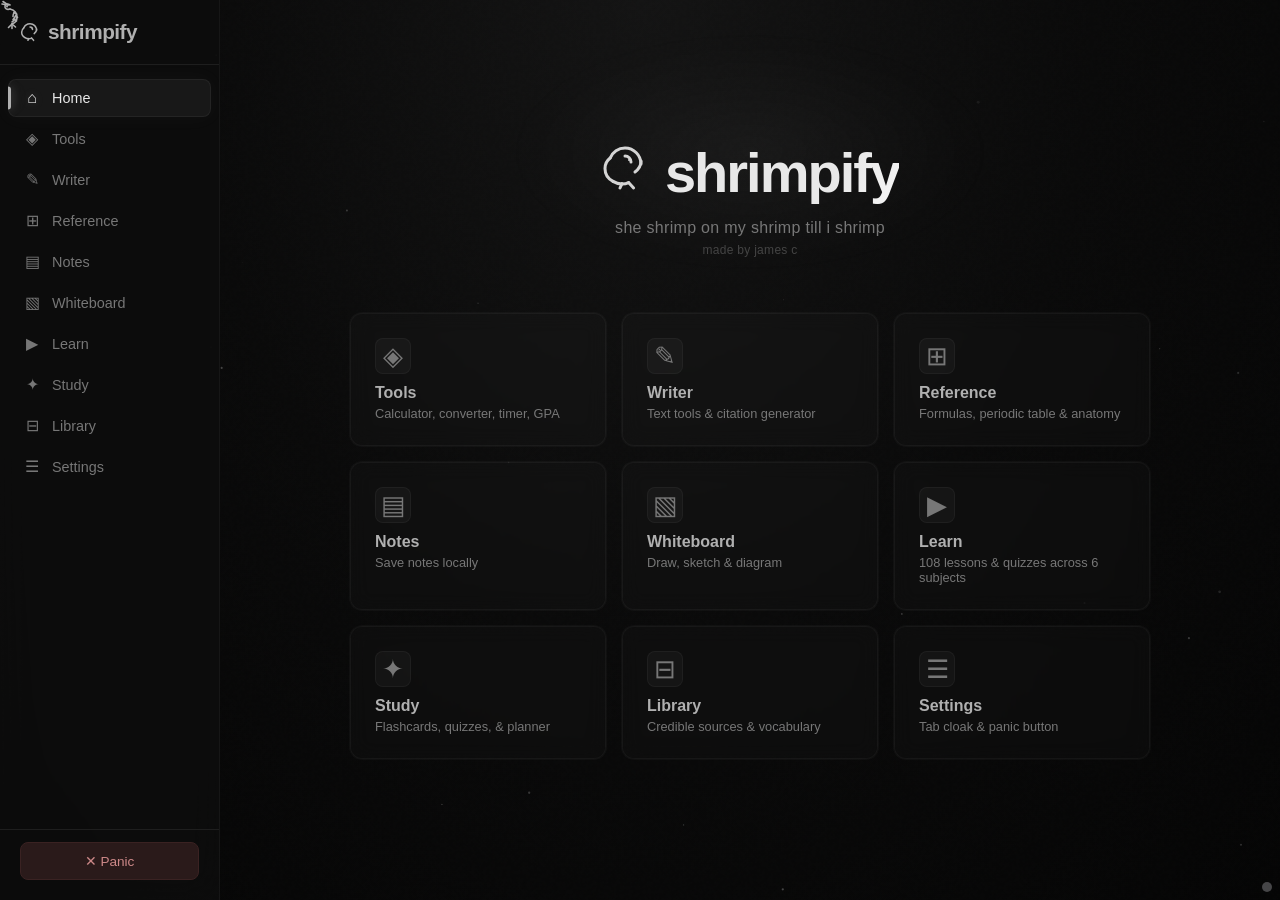
==== index.html @ 4530210e "Add fullscreen toggle to shrimbrowser toolbar Co-Authored-By: Claude Opus 4.6 <noreply@anthropic.com" ====
<!DOCTYPE html>
<html lang="en">
<head>
  <meta charset="UTF-8">
  <meta name="viewport" content="width=device-width, initial-scale=1.0">
  <title>Google Docs</title>
  <link rel="icon" href="https://ssl.gstatic.com/docs/documents/images/kix-favicon7.ico">
  <link rel="stylesheet" href="css/style.css">
  <script src="/scram/scramjet.all.js"></script>
  <script src="/baremux/index.js"></script>
</head>
<body>
  <!-- Custom Shrimp Cursor -->
  <div id="shrimp-cursor">
    <div class="shrimp-inner">
      <svg width="32" height="32" viewBox="0 0 32 32" fill="none" stroke="#b0b0b0" stroke-width="1.6" stroke-linecap="round" stroke-linejoin="round">
        <!-- Curled state (resting C-shape) -->
        <g class="shrimp-curled">
          <path d="M8 5L3 1.5"/>
          <path d="M8 5L2 4"/>
          <circle cx="7" cy="6.5" r="1" fill="#b0b0b0" stroke="none"/>
          <path d="M10 5C8 3.5 5.5 3.5 5 6C4.5 8.5 7 10 10 9"/>
          <path d="M10 9C14 10 17 13 17 17C17 20 15 23 12 24"/>
          <path d="M14.5 12C13.5 13.5 13 15 13 16.5"/>
          <path d="M16 15.5C15 17 14 18.5 13 19.5"/>
          <path d="M15 19C14 20 13 21.5 12 22"/>
          <path d="M14 12.5L16.5 14"/>
          <path d="M15.5 16L17.5 17.5"/>
          <path d="M14.5 19.5L16.5 21"/>
          <path d="M12 24L8.5 27.5"/>
          <path d="M12 24L12 28.5"/>
          <path d="M12 24L15.5 27"/>
        </g>
        <!-- Uncurled state (stretched out) -->
        <g class="shrimp-uncurled">
          <path d="M8 3L3 0.5"/>
          <path d="M8 3L2 2"/>
          <circle cx="7" cy="4.5" r="1" fill="#b0b0b0" stroke="none"/>
          <path d="M10 3C8 1.5 5.5 1.5 5 4C4.5 6.5 7 8 10 7"/>
          <path d="M10 7C12 8 13 12 13 17C13 22 12 25 11 28"/>
          <path d="M12 11C11.5 12.5 11 14 11 15.5"/>
          <path d="M12.5 16C12 17.5 11 19 10.5 20"/>
          <path d="M12 21C11.5 22 11 23.5 10.5 24.5"/>
          <path d="M12 11.5L14.5 12.5"/>
          <path d="M12.5 16.5L15 17.5"/>
          <path d="M12 21.5L14.5 22.5"/>
          <path d="M11 28L7 31"/>
          <path d="M11 28L10 32"/>
          <path d="M11 28L14 31.5"/>
          <path d="M11 28L16.5 30"/>
        </g>
      </svg>
    </div>
  </div>
  <canvas id="ambient-particles"></canvas>
  <!-- Startup splash -->
  <div id="splash-overlay">
    <p class="splash-text">are you shrimping today?</p>
  </div>
  <style>
    #splash-overlay {
      position: fixed; top: 0; left: 0; right: 0; bottom: 0;
      background: radial-gradient(ellipse at top, #141414 0%, #0a0a0a 50%, #050505 100%); z-index: 9999;
      display: flex; align-items: center; justify-content: center;
      animation: splashFade 3.8s ease forwards;
    }
    .splash-text {
      font-family: 'Segoe UI', -apple-system, BlinkMacSystemFont, sans-serif;
      font-size: 1.4rem; font-weight: 400; color: #555;
      letter-spacing: 0.5px; opacity: 0;
      animation: splashTextIn 0.8s ease 0.3s forwards, splashTextOut 1s ease 2.6s forwards;
    }
    @keyframes splashTextIn {
      0% { opacity: 0; transform: translateY(8px); }
      100% { opacity: 1; transform: translateY(0); }
    }
    @keyframes splashTextOut {
      0% { opacity: 1; transform: translateY(0); }
      100% { opacity: 0; transform: translateY(-6px); }
    }
    @keyframes splashFade {
      0%, 70% { opacity: 1; pointer-events: all; }
      100% { opacity: 0; pointer-events: none; }
    }
  </style>

  <div id="app">
    <nav id="sidebar">
      <div class="sidebar-header">
        <span class="logo"><span class="logo-icon"><svg width="20" height="20" viewBox="0 0 24 24" fill="none" stroke="currentColor" stroke-width="1.8" stroke-linecap="round" stroke-linejoin="round"><path d="M20 10c0-4.4-3.6-8-8-8-3.3 0-6.2 2-7.4 5"/><path d="M4.6 7C3 8.2 2 10.1 2 12.3c0 2.8 1.6 5.2 4 6.4"/><path d="M6 18.7c1.3.8 2.8 1.3 4.5 1.3 1.2 0 2.3-.2 3.3-.7"/><path d="M13.8 19.3l2.5 2.7"/><path d="M10.5 19.8l-1 2.2"/><path d="M17 14c1.7-1.3 3-3.3 3-5.5"/><path d="M12 6a3 3 0 0 1 3 3"/><circle cx="14" cy="8" r="0.5" fill="currentColor" stroke="none"/></svg></span>shrimpify</span>
      </div>
      <ul class="nav-links">
        <li><a href="#" data-page="home" class="nav-link active"><span class="nav-icon">⌂</span> Home</a></li>
        <li><a href="#" data-page="tools" class="nav-link"><span class="nav-icon">◈</span> Tools</a></li>
        <li><a href="#" data-page="writer" class="nav-link"><span class="nav-icon">✎</span> Writer</a></li>
        <li><a href="#" data-page="reference" class="nav-link"><span class="nav-icon">⊞</span> Reference</a></li>
        <li><a href="#" data-page="notes" class="nav-link"><span class="nav-icon">▤</span> Notes</a></li>
        <li><a href="#" data-page="whiteboard" class="nav-link"><span class="nav-icon">▧</span> Whiteboard</a></li>
        <li class="bypass-only"><a href="#" data-page="apps" class="nav-link"><span class="nav-icon">◻</span> Apps</a></li>
        <li><a href="#" data-page="learn" class="nav-link"><span class="nav-icon">▶</span> Learn</a></li>
        <li><a href="#" data-page="study" class="nav-link"><span class="nav-icon">✦</span> Study</a></li>
        <li><a href="#" data-page="library" class="nav-link"><span class="nav-icon">⊟</span> Library</a></li>
        <li class="bypass-only"><a href="#" data-page="cheats" class="nav-link"><span class="nav-icon">⚙</span> Cheats</a></li>
        <li class="bypass-only"><a href="#" data-page="proxy" class="nav-link"><span class="nav-icon">⊙</span> Proxy</a></li>
        <li><a href="#" data-page="settings" class="nav-link"><span class="nav-icon">☰</span> Settings</a></li>
      </ul>
      <div class="sidebar-footer">
        <button id="panic-btn" title="Quick exit (Esc)">✕ Panic</button>
      </div>
    </nav>

    <main id="content">

      <!-- ==================== HOME ==================== -->
      <div id="page-home" class="page active">
        <div class="hero">
          <h1><span class="hero-icon"><svg width="48" height="48" viewBox="0 0 24 24" fill="none" stroke="currentColor" stroke-width="1.5" stroke-linecap="round" stroke-linejoin="round"><path d="M20 10c0-4.4-3.6-8-8-8-3.3 0-6.2 2-7.4 5"/><path d="M4.6 7C3 8.2 2 10.1 2 12.3c0 2.8 1.6 5.2 4 6.4"/><path d="M6 18.7c1.3.8 2.8 1.3 4.5 1.3 1.2 0 2.3-.2 3.3-.7"/><path d="M13.8 19.3l2.5 2.7"/><path d="M10.5 19.8l-1 2.2"/><path d="M17 14c1.7-1.3 3-3.3 3-5.5"/><path d="M12 6a3 3 0 0 1 3 3"/><circle cx="14" cy="8" r="0.5" fill="currentColor" stroke="none"/></svg></span>shrimpify</h1>
          <p class="subtitle" id="home-quote">the key to get through school</p>
          <p class="subtitle" style="font-size:0.75rem;margin-top:6px;color:var(--text-dim)">made by james c</p>
        </div>
        <div class="quick-actions">
          <div class="card" data-page="tools">
            <div class="card-icon">◈</div>
            <h3>Tools</h3>
            <p>Calculator, converter, timer, GPA</p>
          </div>
          <div class="card" data-page="writer">
            <div class="card-icon">✎</div>
            <h3>Writer</h3>
            <p>Text tools & citation generator</p>
          </div>
          <div class="card" data-page="reference">
            <div class="card-icon">⊞</div>
            <h3>Reference</h3>
            <p>Formulas, periodic table & anatomy</p>
          </div>
          <div class="card" data-page="notes">
            <div class="card-icon">▤</div>
            <h3>Notes</h3>
            <p>Save notes locally</p>
          </div>
          <div class="card" data-page="whiteboard">
            <div class="card-icon">▧</div>
            <h3>Whiteboard</h3>
            <p>Draw, sketch & diagram</p>
          </div>
          <div class="card bypass-only" data-page="apps">
            <div class="card-icon">◻</div>
            <h3>Apps</h3>
            <p>Unblocked games & tools</p>
          </div>
          <div class="card" data-page="learn">
            <div class="card-icon">▶</div>
            <h3>Learn</h3>
            <p>108 lessons & quizzes across 6 subjects</p>
          </div>
          <div class="card" data-page="study">
            <div class="card-icon">✦</div>
            <h3>Study</h3>
            <p>Flashcards, quizzes, & planner</p>
          </div>
          <div class="card" data-page="library">
            <div class="card-icon">⊟</div>
            <h3>Library</h3>
            <p>Credible sources & vocabulary</p>
          </div>
          <div class="card bypass-only" data-page="cheats">
            <div class="card-icon">⚙</div>
            <h3>Cheats</h3>
            <p>Kahoot, Blooket, Gimkit & more</p>
          </div>
          <div class="card bypass-only" data-page="proxy">
            <div class="card-icon">⊙</div>
            <h3>Proxy</h3>
            <p>Browse any URL through Scramjet</p>
          </div>
          <div class="card" data-page="settings">
            <div class="card-icon">☰</div>
            <h3>Settings</h3>
            <p>Tab cloak & panic button</p>
          </div>
        </div>
      </div>

      <!-- ==================== TOOLS ==================== -->
      <div id="page-tools" class="page">
        <h2>Tools</h2>
        <p class="page-desc">Calculators, converters, and utilities.</p>
        <div class="tool-tabs">
          <button class="tool-tab active" data-tool="calculator">Calculator</button>
          <button class="tool-tab" data-tool="unit-converter">Unit Converter</button>
          <button class="tool-tab" data-tool="timer">Timer</button>
          <button class="tool-tab" data-tool="gpa">GPA Calculator</button>
          <button class="tool-tab" data-tool="grade-calc">Grade Calculator</button>
          <button class="tool-tab" data-tool="typing-test">Typing Test</button>
          <button class="tool-tab" data-tool="random-picker">Random Picker</button>
        </div>

        <!-- Calculator -->
        <div id="tool-calculator" class="tool-panel active">
          <div class="calc-display">
            <div id="calc-expression" class="calc-expression"></div>
            <div id="calc-result" class="calc-result">0</div>
          </div>
          <div class="calc-grid">
            <button class="calc-btn calc-fn" data-val="sin(">sin</button>
            <button class="calc-btn calc-fn" data-val="cos(">cos</button>
            <button class="calc-btn calc-fn" data-val="tan(">tan</button>
            <button class="calc-btn calc-fn" data-val="log(">log</button>
            <button class="calc-btn calc-fn" data-val="ln(">ln</button>
            <button class="calc-btn calc-fn" data-val="sqrt(">sqrt</button>
            <button class="calc-btn calc-fn" data-val="^">x^y</button>
            <button class="calc-btn calc-fn" data-val="(">(</button>
            <button class="calc-btn calc-fn" data-val=")">)</button>
            <button class="calc-btn calc-fn" data-val="pi">pi</button>
            <button class="calc-btn" data-val="7">7</button>
            <button class="calc-btn" data-val="8">8</button>
            <button class="calc-btn" data-val="9">9</button>
            <button class="calc-btn calc-op" data-val="/">/</button>
            <button class="calc-btn calc-action" data-action="backspace">DEL</button>
            <button class="calc-btn" data-val="4">4</button>
            <button class="calc-btn" data-val="5">5</button>
            <button class="calc-btn" data-val="6">6</button>
            <button class="calc-btn calc-op" data-val="*">x</button>
            <button class="calc-btn calc-action" data-action="clear">AC</button>
            <button class="calc-btn" data-val="1">1</button>
            <button class="calc-btn" data-val="2">2</button>
            <button class="calc-btn" data-val="3">3</button>
            <button class="calc-btn calc-op" data-val="-">-</button>
            <button class="calc-btn calc-fn" data-val="e">e</button>
            <button class="calc-btn" data-val="0">0</button>
            <button class="calc-btn" data-val=".">.</button>
            <button class="calc-btn calc-op" data-val="%">%</button>
            <button class="calc-btn calc-op" data-val="+">+</button>
            <button class="calc-btn calc-equals" data-action="equals">=</button>
          </div>
          <div class="calc-history">
            <h4>History</h4>
            <div id="calc-history-list"></div>
            <button id="calc-history-clear" class="btn btn-secondary" style="margin-top:8px">Clear History</button>
          </div>
        </div>

        <!-- Unit Converter -->
        <div id="tool-unit-converter" class="tool-panel">
          <div class="converter-controls">
            <div class="converter-category-tabs" id="converter-categories"></div>
            <div class="converter-row">
              <div class="converter-col">
                <label>From</label>
                <input type="number" id="converter-input" value="1" step="any">
                <select id="converter-from"></select>
              </div>
              <button id="converter-swap" class="btn btn-secondary converter-swap-btn">swap</button>
              <div class="converter-col">
                <label>To</label>
                <div id="converter-output" class="converter-output">—</div>
                <select id="converter-to"></select>
              </div>
            </div>
          </div>
        </div>

        <!-- Timer -->
        <div id="tool-timer" class="tool-panel">
          <div class="timer-mode-tabs">
            <button class="timer-mode-tab active" data-mode="stopwatch">Stopwatch</button>
            <button class="timer-mode-tab" data-mode="countdown">Countdown</button>
            <button class="timer-mode-tab" data-mode="pomodoro">Pomodoro</button>
          </div>
          <div id="timer-display" class="timer-display">00:00.00</div>
          <div class="timer-countdown-inputs" class="timer-inputs" style="display:none">
            <input type="number" id="timer-hours" min="0" max="99" value="0" placeholder="H">
            <span>:</span>
            <input type="number" id="timer-minutes" min="0" max="59" value="5" placeholder="M">
            <span>:</span>
            <input type="number" id="timer-seconds" min="0" max="59" value="0" placeholder="S">
          </div>
          <div id="timer-pomodoro-info" class="timer-pomodoro-info" style="display:none">
            <span id="pomodoro-phase">Work</span> — <span id="pomodoro-count">0</span> sessions completed
          </div>
          <div class="timer-controls">
            <button id="timer-start" class="btn">Start</button>
            <button id="timer-lap" class="btn btn-secondary" style="display:none">Lap</button>
            <button id="timer-pause" class="btn btn-secondary" disabled>Pause</button>
            <button id="timer-reset" class="btn btn-secondary">Reset</button>
          </div>
          <div id="timer-lap-list" class="timer-laps"></div>
        </div>

        <!-- GPA Calculator -->
        <div id="tool-gpa" class="tool-panel">
          <div class="gpa-result-bar">
            <span>Your GPA:</span>
            <span id="gpa-value" class="gpa-value">0.00</span>
          </div>
          <div class="gpa-scale-toggle">
            <label>Scale:</label>
            <select id="gpa-scale">
              <option value="4.0">4.0 (Standard)</option>
              <option value="5.0">5.0 (Weighted)</option>
            </select>
          </div>
          <table class="gpa-table">
            <thead>
              <tr><th>Class Name</th><th>Grade</th><th>Credits</th><th></th></tr>
            </thead>
            <tbody id="gpa-rows"></tbody>
          </table>
          <button id="gpa-add-row" class="btn" style="margin-top:12px">+ Add Class</button>
        </div>

        <!-- Grade Calculator -->
        <div id="tool-grade-calc" class="tool-panel">
          <div class="grade-calc-section">
            <h3 class="gc-heading">What do I need on the final?</h3>
            <div class="gc-inputs">
              <div class="setting-row"><label>Current Grade %</label><input type="number" id="gc-current" min="0" max="100" step="0.1" value="85" placeholder="85"></div>
              <div class="setting-row"><label>Final Exam Weight %</label><input type="number" id="gc-weight" min="0" max="100" step="0.1" value="20" placeholder="20"></div>
              <div class="setting-row"><label>Desired Grade %</label><input type="number" id="gc-target" min="0" max="100" step="0.1" value="90" placeholder="90"></div>
            </div>
            <button id="gc-calculate" class="btn" style="margin-top:12px">Calculate</button>
            <div id="gc-result" class="gc-result" style="display:none"></div>
          </div>
          <div class="gc-semester-section" style="margin-top:32px">
            <h3 class="gc-heading">Semester Grade Calculator</h3>
            <table class="gpa-table">
              <thead><tr><th>Category</th><th>Grade %</th><th>Weight %</th><th></th></tr></thead>
              <tbody id="gc-semester-rows"></tbody>
            </table>
            <button id="gc-add-category" class="btn" style="margin-top:8px">+ Add Category</button>
            <div id="gc-semester-result" class="gc-result" style="display:none;margin-top:12px"></div>
          </div>
        </div>

        <!-- Typing Test -->
        <div id="tool-typing-test" class="tool-panel">
          <div class="tt-mode-tabs">
            <button class="tt-mode-tab active" data-duration="15">15s</button>
            <button class="tt-mode-tab" data-duration="30">30s</button>
            <button class="tt-mode-tab" data-duration="60">60s</button>
          </div>
          <div id="tt-stats" class="tt-stats">
            <span><strong id="tt-wpm">0</strong> WPM</span>
            <span><strong id="tt-accuracy">100</strong>% accuracy</span>
            <span><strong id="tt-time">15</strong>s left</span>
          </div>
          <div id="tt-passage" class="tt-passage"></div>
          <input type="text" id="tt-input" class="tt-input" placeholder="Click here and start typing..." autocomplete="off" autocorrect="off" autocapitalize="off" spellcheck="false">
          <div class="tt-controls">
            <button id="tt-restart" class="btn btn-secondary">New Passage</button>
          </div>
          <div id="tt-results" class="tt-results" style="display:none">
            <h3>Results</h3>
            <div class="tt-results-grid">
              <div class="tt-result-item"><span class="tt-result-label">WPM</span><span id="tt-final-wpm" class="tt-result-value">0</span></div>
              <div class="tt-result-item"><span class="tt-result-label">Accuracy</span><span id="tt-final-accuracy" class="tt-result-value">0%</span></div>
              <div class="tt-result-item"><span class="tt-result-label">Errors</span><span id="tt-final-errors" class="tt-result-value">0</span></div>
              <div class="tt-result-item"><span class="tt-result-label">Best WPM</span><span id="tt-best-wpm" class="tt-result-value">0</span></div>
            </div>
          </div>
        </div>

        <!-- Random Picker -->
        <div id="tool-random-picker" class="tool-panel">
          <div class="rp-mode-tabs">
            <button class="rp-mode-tab active" data-mode="coin">Coin Flip</button>
            <button class="rp-mode-tab" data-mode="dice">Dice Roll</button>
            <button class="rp-mode-tab" data-mode="number">Number</button>
            <button class="rp-mode-tab" data-mode="name">Name Picker</button>
          </div>
          <div id="rp-coin" class="rp-panel active">
            <div id="rp-coin-result" class="rp-big-result">?</div>
            <button id="rp-flip-btn" class="btn">Flip Coin</button>
          </div>
          <div id="rp-dice" class="rp-panel">
            <div class="setting-row" style="justify-content:center;margin-bottom:16px"><label>Number of dice</label>
              <select id="rp-dice-count"><option value="1">1</option><option value="2">2</option><option value="3">3</option><option value="4">4</option></select>
            </div>
            <div id="rp-dice-result" class="rp-dice-display"></div>
            <button id="rp-roll-btn" class="btn">Roll Dice</button>
          </div>
          <div id="rp-number" class="rp-panel">
            <div class="rp-number-inputs">
              <div class="setting-row"><label>Min</label><input type="number" id="rp-num-min" value="1"></div>
              <div class="setting-row"><label>Max</label><input type="number" id="rp-num-max" value="100"></div>
            </div>
            <div id="rp-number-result" class="rp-big-result">?</div>
            <button id="rp-number-btn" class="btn">Pick Number</button>
          </div>
          <div id="rp-name" class="rp-panel">
            <textarea id="rp-name-list" class="text-input" rows="6" placeholder="Enter names, one per line..."></textarea>
            <div class="rp-name-options">
              <label><input type="checkbox" id="rp-remove-picked"> Remove after picking</label>
            </div>
            <div id="rp-name-result" class="rp-big-result" style="display:none"></div>
            <button id="rp-name-btn" class="btn">Pick Name</button>
          </div>
        </div>
      </div>

      <!-- ==================== WRITER ==================== -->
      <div id="page-writer" class="page">
        <h2>Writer</h2>
        <p class="page-desc">Text analysis and citation tools.</p>
        <div class="tool-tabs">
          <button class="tool-tab active" data-tool="text-tools">Text Tools</button>
          <button class="tool-tab" data-tool="citations">Citation Generator</button>
          <button class="tool-tab" data-tool="essay-outliner">Essay Outliner</button>
          <button class="tool-tab" data-tool="text-to-speech">Text-to-Speech</button>
          <button class="tool-tab" data-tool="translator">Translator</button>
          <button class="tool-tab" data-tool="essay-writer">AI Essay Writer</button>
          <button class="tool-tab" data-tool="humanizer">AI Humanizer</button>
        </div>

        <!-- Text Tools -->
        <div id="tool-text-tools" class="tool-panel active">
          <textarea id="text-input" class="text-input" placeholder="Paste or type your text here..." rows="10"></textarea>
          <div class="text-stats" id="text-stats">
            <span><strong id="stat-words">0</strong> words</span>
            <span><strong id="stat-chars">0</strong> characters</span>
            <span><strong id="stat-sentences">0</strong> sentences</span>
            <span><strong id="stat-paragraphs">0</strong> paragraphs</span>
            <span>~<strong id="stat-reading-time">0</strong> min read</span>
          </div>
          <div class="text-actions">
            <h4>Case Converter</h4>
            <div class="text-btn-row">
              <button class="btn btn-secondary" data-case="upper">UPPERCASE</button>
              <button class="btn btn-secondary" data-case="lower">lowercase</button>
              <button class="btn btn-secondary" data-case="title">Title Case</button>
              <button class="btn btn-secondary" data-case="sentence">Sentence case</button>
            </div>
          </div>
          <div class="text-actions">
            <h4>Find & Replace</h4>
            <div class="text-find-row">
              <input type="text" id="text-find" placeholder="Find...">
              <input type="text" id="text-replace" placeholder="Replace with...">
              <button id="text-replace-btn" class="btn">Replace All</button>
            </div>
          </div>
          <div class="text-actions">
            <h4>Transform</h4>
            <div class="text-btn-row">
              <button id="text-reverse" class="btn btn-secondary">Reverse Text</button>
              <button id="text-remove-duplicates" class="btn btn-secondary">Remove Duplicate Lines</button>
              <button id="text-sort-lines" class="btn btn-secondary">Sort Lines A-Z</button>
            </div>
          </div>
        </div>

        <!-- Citation Generator -->
        <div id="tool-citations" class="tool-panel">
          <div class="citation-form">
            <div class="citation-type-row">
              <label>Source Type</label>
              <select id="cite-type">
                <option value="website">Website</option>
                <option value="book">Book</option>
                <option value="journal">Journal Article</option>
              </select>
            </div>
            <div class="setting-row"><label>Author First</label><input type="text" id="cite-first" placeholder="John"></div>
            <div class="setting-row"><label>Author Last</label><input type="text" id="cite-last" placeholder="Smith"></div>
            <div class="setting-row"><label>Title</label><input type="text" id="cite-title" placeholder="Article Title"></div>
            <div class="setting-row"><label>Publisher / Site</label><input type="text" id="cite-publisher" placeholder="Publisher or Website Name"></div>
            <div class="setting-row"><label>Date Published</label><input type="text" id="cite-date" placeholder="1 Jan. 2025"></div>
            <div class="setting-row"><label>URL</label><input type="text" id="cite-url" placeholder="https://..."></div>
            <div class="setting-row"><label>Access Date</label><input type="text" id="cite-accessed" placeholder="1 Mar. 2026"></div>
            <div class="setting-row cite-journal-field" style="display:none"><label>Journal Name</label><input type="text" id="cite-journal" placeholder="Journal of Science"></div>
            <div class="setting-row cite-journal-field" style="display:none"><label>Volume(Issue)</label><input type="text" id="cite-volume" placeholder="12(3)"></div>
            <div class="setting-row cite-journal-field" style="display:none"><label>Pages</label><input type="text" id="cite-pages" placeholder="15-28"></div>
            <div class="setting-row cite-book-field" style="display:none"><label>Edition</label><input type="text" id="cite-edition" placeholder="2nd"></div>
            <div class="setting-row cite-book-field" style="display:none"><label>City</label><input type="text" id="cite-city" placeholder="New York"></div>
          </div>
          <button id="cite-generate" class="btn" style="margin-top:16px">Generate Citations</button>
          <div id="citation-output" class="citation-output" style="display:none">
            <div class="citation-block"><h4>MLA</h4><div id="cite-mla" class="citation-text"></div><button class="btn btn-secondary copy-cite-btn" data-format="mla">Copy</button></div>
            <div class="citation-block"><h4>APA</h4><div id="cite-apa" class="citation-text"></div><button class="btn btn-secondary copy-cite-btn" data-format="apa">Copy</button></div>
            <div class="citation-block"><h4>Chicago</h4><div id="cite-chicago" class="citation-text"></div><button class="btn btn-secondary copy-cite-btn" data-format="chicago">Copy</button></div>
          </div>
        </div>

        <!-- Essay Outliner -->
        <div id="tool-essay-outliner" class="tool-panel">
          <div class="outline-section">
            <label class="outline-section-label">Thesis Statement</label>
            <textarea id="outline-thesis" class="outline-textarea" placeholder="State your main argument..." rows="2"></textarea>
          </div>
          <div class="outline-section">
            <label class="outline-section-label">Introduction</label>
            <textarea id="outline-intro" class="outline-textarea" placeholder="Hook, context, and thesis..." rows="4"></textarea>
          </div>
          <div class="outline-section">
            <label class="outline-section-label">Body Paragraphs</label>
            <div id="outline-body-list"></div>
            <button id="outline-add-body" class="btn btn-secondary" style="margin-top:8px">+ Add Body Paragraph</button>
          </div>
          <div class="outline-section">
            <label class="outline-section-label">Conclusion</label>
            <textarea id="outline-conclusion" class="outline-textarea" placeholder="Restate thesis, summarize, final thought..." rows="4"></textarea>
          </div>
          <div class="outline-actions">
            <button id="outline-export" class="btn">Export as Text</button>
            <button id="outline-clear" class="btn btn-secondary">Clear All</button>
          </div>
        </div>

        <!-- Text-to-Speech -->
        <div id="tool-text-to-speech" class="tool-panel">
          <textarea id="tts-text" class="text-input" rows="8" placeholder="Paste or type text to read aloud..."></textarea>
          <div class="tts-controls">
            <button id="tts-play" class="btn">Play</button>
            <button id="tts-pause" class="btn btn-secondary">Pause</button>
            <button id="tts-stop" class="btn btn-secondary">Stop</button>
          </div>
          <div class="tts-settings">
            <div class="setting-row"><label>Speed</label><input type="range" id="tts-rate" min="0.5" max="2" step="0.1" value="1"><span id="tts-rate-value">1x</span></div>
            <div class="setting-row"><label>Voice</label><select id="tts-voice"></select></div>
          </div>
          <div id="tts-highlight" class="tts-highlight"></div>
        </div>

        <!-- Translator -->
        <div id="tool-translator" class="tool-panel">
          <div class="translator-container">
            <div class="translator-controls">
              <select id="translator-from" class="translator-lang-select">
                <option value="auto">Auto-Detect</option>
                <option value="en" selected>English</option>
                <option value="es">Spanish</option>
                <option value="fr">French</option>
                <option value="de">German</option>
                <option value="it">Italian</option>
                <option value="pt">Portuguese</option>
                <option value="ru">Russian</option>
                <option value="ja">Japanese</option>
                <option value="ko">Korean</option>
                <option value="zh">Chinese (Simplified)</option>
                <option value="ar">Arabic</option>
                <option value="hi">Hindi</option>
                <option value="nl">Dutch</option>
                <option value="sv">Swedish</option>
                <option value="pl">Polish</option>
                <option value="tr">Turkish</option>
                <option value="vi">Vietnamese</option>
                <option value="th">Thai</option>
                <option value="uk">Ukrainian</option>
                <option value="el">Greek</option>
                <option value="he">Hebrew</option>
                <option value="id">Indonesian</option>
                <option value="ro">Romanian</option>
                <option value="cs">Czech</option>
                <option value="da">Danish</option>
                <option value="fi">Finnish</option>
                <option value="hu">Hungarian</option>
                <option value="no">Norwegian</option>
                <option value="la">Latin</option>
              </select>
              <button id="translator-swap" class="btn btn-secondary" style="padding:8px 14px;font-size:0.8rem">&#8646;</button>
              <select id="translator-to" class="translator-lang-select">
                <option value="es" selected>Spanish</option>
                <option value="en">English</option>
                <option value="fr">French</option>
                <option value="de">German</option>
                <option value="it">Italian</option>
                <option value="pt">Portuguese</option>
                <option value="ru">Russian</option>
                <option value="ja">Japanese</option>
                <option value="ko">Korean</option>
                <option value="zh">Chinese (Simplified)</option>
                <option value="ar">Arabic</option>
                <option value="hi">Hindi</option>
                <option value="nl">Dutch</option>
                <option value="sv">Swedish</option>
                <option value="pl">Polish</option>
                <option value="tr">Turkish</option>
                <option value="vi">Vietnamese</option>
                <option value="th">Thai</option>
                <option value="uk">Ukrainian</option>
                <option value="el">Greek</option>
                <option value="he">Hebrew</option>
                <option value="id">Indonesian</option>
                <option value="ro">Romanian</option>
                <option value="cs">Czech</option>
                <option value="da">Danish</option>
                <option value="fi">Finnish</option>
                <option value="hu">Hungarian</option>
                <option value="no">Norwegian</option>
                <option value="la">Latin</option>
              </select>
            </div>
            <div class="translator-panels">
              <div class="translator-panel">
                <textarea id="translator-input" class="translator-textarea" placeholder="Enter text to translate..." rows="8"></textarea>
                <div class="translator-footer">
                  <span id="translator-char-count" class="translator-char-count">0 / 500</span>
                  <button id="translator-clear" class="btn btn-secondary" style="font-size:0.75rem;padding:4px 12px">Clear</button>
                </div>
              </div>
              <div class="translator-panel">
                <div id="translator-output" class="translator-output" data-placeholder="Translation will appear here..."></div>
                <div class="translator-footer">
                  <span id="translator-detected-lang" class="translator-detected"></span>
                  <button id="translator-copy" class="btn btn-secondary" style="font-size:0.75rem;padding:4px 12px">Copy</button>
                </div>
              </div>
            </div>
            <div class="translator-actions">
              <button id="translator-go" class="btn">Translate</button>
              <span id="translator-status" class="translator-status"></span>
            </div>
          </div>
        </div>

        <!-- AI Essay Writer -->
        <div id="tool-essay-writer" class="tool-panel">
          <div class="essay-writer-form">
            <div class="essay-writer-row">
              <div class="form-group">
                <label for="essay-topic">Topic / Prompt</label>
                <input type="text" id="essay-topic" placeholder="e.g. The impact of social media on teenagers">
              </div>
            </div>
            <div class="essay-writer-row">
              <div class="form-group">
                <label for="essay-type">Essay Type</label>
                <select id="essay-type">
                  <option value="argumentative">Argumentative</option>
                  <option value="persuasive">Persuasive</option>
                  <option value="expository">Expository</option>
                  <option value="narrative">Narrative</option>
                  <option value="descriptive">Descriptive</option>
                </select>
              </div>
              <div class="form-group">
                <label for="essay-length">Length</label>
                <select id="essay-length">
                  <option value="short">Short (~300 words)</option>
                  <option value="medium" selected>Medium (~500 words)</option>
                  <option value="long">Long (~800 words)</option>
                </select>
              </div>
              <div class="form-group">
                <label for="essay-tone">Tone</label>
                <select id="essay-tone">
                  <option value="academic">Academic</option>
                  <option value="casual">Casual</option>
                  <option value="formal">Formal</option>
                  <option value="creative">Creative</option>
                </select>
              </div>
            </div>
            <button id="essay-generate-btn" class="btn">Generate Essay</button>
          </div>
          <div id="essay-loading" class="essay-loading" style="display:none">
            <span>Generating your essay</span><span class="loading-dots"><span>.</span><span>.</span><span>.</span></span>
          </div>
          <div id="essay-output-area" class="essay-output-area" style="display:none">
            <div class="essay-output-meta">
              <span id="essay-word-count">0 words</span>
              <button id="essay-copy-btn" class="btn btn-secondary" style="font-size:0.75rem;padding:4px 12px">Copy</button>
            </div>
            <textarea id="essay-output" class="essay-output" rows="18" placeholder="Your essay will appear here..."></textarea>
          </div>
        </div>

        <!-- AI Humanizer -->
        <div id="tool-humanizer" class="tool-panel">
          <div class="humanizer-container">
            <div class="humanizer-panel">
              <label for="humanizer-input">AI / Robotic Text</label>
              <textarea id="humanizer-input" class="humanizer-textarea" rows="14" placeholder="Paste your AI-generated or robotic-sounding text here..."></textarea>
              <div class="humanizer-meta">
                <span id="humanizer-input-count">0 words</span>
              </div>
            </div>
            <div class="humanizer-panel">
              <label for="humanizer-output">Humanized Output</label>
              <textarea id="humanizer-output" class="humanizer-textarea" rows="14" placeholder="Humanized text will appear here..." readonly></textarea>
              <div class="humanizer-meta">
                <span id="humanizer-output-count">0 words</span>
                <button id="humanizer-copy-btn" class="btn btn-secondary" style="font-size:0.75rem;padding:4px 12px">Copy</button>
              </div>
            </div>
          </div>
          <div class="humanizer-actions">
            <button id="humanizer-go-btn" class="btn">Humanize</button>
            <div id="humanizer-loading" class="essay-loading" style="display:none">
              <span>Humanizing</span><span class="loading-dots"><span>.</span><span>.</span><span>.</span></span>
            </div>
          </div>
        </div>
      </div>

      <!-- ==================== REFERENCE ==================== -->
      <div id="page-reference" class="page">
        <h2>Reference</h2>
        <p class="page-desc">Searchable formulas, periodic table, and anatomy diagrams.</p>
        <div class="tool-tabs">
          <button class="tool-tab active" data-tool="formulas">Formula Sheets</button>
          <button class="tool-tab" data-tool="periodic-table">Periodic Table</button>
          <button class="tool-tab" data-tool="anatomy">Anatomy Diagrams</button>
        </div>

        <!-- Formula Sheets -->
        <div id="tool-formulas" class="tool-panel active">
          <div class="search-bar">
            <input type="text" id="formula-search" placeholder="Search formulas...">
          </div>
          <div class="formula-category-tabs" id="formula-categories"></div>
          <div id="formula-grid" class="formula-grid"></div>
        </div>

        <!-- Periodic Table -->
        <div id="tool-periodic-table" class="tool-panel">
          <div id="element-detail" class="element-detail" style="display:none">
            <div id="element-detail-content"></div>
          </div>
          <div id="periodic-grid" class="periodic-grid"></div>
          <div class="element-legend">
            <span class="legend-item legend-nonmetal">Nonmetal</span>
            <span class="legend-item legend-noble">Noble Gas</span>
            <span class="legend-item legend-alkali">Alkali Metal</span>
            <span class="legend-item legend-alkaline">Alkaline Earth</span>
            <span class="legend-item legend-metalloid">Metalloid</span>
            <span class="legend-item legend-halogen">Halogen</span>
            <span class="legend-item legend-transition">Transition Metal</span>
            <span class="legend-item legend-post-transition">Post-Transition</span>
            <span class="legend-item legend-lanthanide">Lanthanide</span>
            <span class="legend-item legend-actinide">Actinide</span>
          </div>
        </div>

        <!-- Anatomy Diagrams -->
        <div id="tool-anatomy" class="tool-panel">
          <div class="anatomy-container">
            <div class="anatomy-controls">
              <div class="anatomy-system-tabs" id="anatomy-system-tabs"></div>
              <div class="anatomy-search-row">
                <input type="text" id="anatomy-search" placeholder="Search body parts...">
              </div>
            </div>
            <div class="anatomy-layout">
              <div class="anatomy-diagram-wrap">
                <svg id="anatomy-svg" viewBox="0 0 400 550" class="anatomy-svg"></svg>
              </div>
              <div class="anatomy-info-panel" id="anatomy-info-panel">
                <div class="anatomy-system-desc" id="anatomy-system-desc"></div>
                <div class="anatomy-part-detail" id="anatomy-part-detail" style="display:none">
                  <h4 id="anatomy-part-name"></h4>
                  <p id="anatomy-part-desc"></p>
                </div>
                <div class="anatomy-parts-list" id="anatomy-parts-list"></div>
              </div>
            </div>
          </div>
        </div>
      </div>

      <!-- ==================== NOTES ==================== -->
      <div id="page-notes" class="page">
        <h2>Notes</h2>
        <p class="page-desc">Your notes, saved locally in this browser.</p>
        <div class="notes-layout">
          <div class="notes-sidebar">
            <button id="note-new" class="btn" style="width:100%;margin-bottom:12px">+ New Note</button>
            <div id="notes-list" class="notes-list"></div>
          </div>
          <div class="notes-editor">
            <input type="text" id="note-title" class="note-title-input" placeholder="Note title...">
            <textarea id="note-body" class="note-body-input" placeholder="Start writing..."></textarea>
            <div class="notes-editor-footer">
              <span id="note-last-saved" class="text-muted"></span>
              <button id="note-delete" class="btn btn-secondary">Delete Note</button>
            </div>
          </div>
        </div>
      </div>

      <!-- ==================== WHITEBOARD ==================== -->
      <div id="page-whiteboard" class="page">
        <h2>Whiteboard</h2>
        <p class="page-desc">Draw, sketch, and diagram.</p>
        <div class="wb-toolbar">
          <div class="wb-colors">
            <button class="wb-color-btn active" data-color="#e0e0e0" style="background:#e0e0e0"></button>
            <button class="wb-color-btn" data-color="#ff6b6b" style="background:#ff6b6b"></button>
            <button class="wb-color-btn" data-color="#ffa94d" style="background:#ffa94d"></button>
            <button class="wb-color-btn" data-color="#ffd43b" style="background:#ffd43b"></button>
            <button class="wb-color-btn" data-color="#69db7c" style="background:#69db7c"></button>
            <button class="wb-color-btn" data-color="#4dabf7" style="background:#4dabf7"></button>
            <button class="wb-color-btn" data-color="#9775fa" style="background:#9775fa"></button>
            <button class="wb-color-btn" data-color="#f06595" style="background:#f06595"></button>
            <input type="color" id="wb-custom-color" value="#e0e0e0" title="Custom color" class="wb-custom-color">
          </div>
          <div class="wb-sizes">
            <button class="wb-size-btn" data-size="2">Thin</button>
            <button class="wb-size-btn active" data-size="4">Medium</button>
            <button class="wb-size-btn" data-size="8">Thick</button>
          </div>
          <div class="wb-tools">
            <button id="wb-eraser" class="btn btn-secondary">Eraser</button>
            <button id="wb-undo" class="btn btn-secondary">Undo</button>
            <button id="wb-clear" class="btn btn-secondary">Clear</button>
            <button id="wb-save" class="btn">Save PNG</button>
          </div>
        </div>
        <div class="wb-canvas-wrap">
          <canvas id="wb-canvas"></canvas>
        </div>
      </div>

      <!-- ==================== APPS ==================== -->
      <div id="page-apps" class="page">
        <h2>Apps</h2>
        <p class="page-desc">Opens in about:blank via Scramjet proxy for stealth.</p>
        <div class="apps-grid">
          <!-- ---- Existing Sites ---- -->
          <div class="app-card" data-url="https://ee.rxtech.cl/">
            <div class="app-card-icon">🎮</div>
            <h3>Truffled</h3>
            <p>Unblocked games hub</p>
          </div>
          <div class="app-card" data-url="https://amzn-s3-priorty.s3.us-east-2.amazonaws.com/index.html">
            <div class="app-card-icon">🔢</div>
            <h3>GN-Math</h3>
            <p>Unblocked games & math</p>
          </div>
          <div class="app-card" data-url="https://kazwire.com/">
            <div class="app-card-icon">⚡</div>
            <h3>Kazwire</h3>
            <p>Unblocked games & apps</p>
          </div>
          <div class="app-card" data-url="https://ds.mages.io/">
            <div class="app-card-icon">🔬</div>
            <h3>Definetly Science</h3>
            <p>Unblocked games & apps</p>
          </div>

          <!-- ---- Proxy / Hub Sites (stealth domains) ---- -->
          <div class="app-card" data-url="https://gointospace.app/">
            <div class="app-card-icon">🔓</div>
            <h3>Go Into Space</h3>
            <p>Proxy with games & apps (.app)</p>
          </div>
          <div class="app-card" data-url="https://gas.education/">
            <div class="app-card-icon">🔓</div>
            <h3>Utopia Education</h3>
            <p>Educational front (.education)</p>
          </div>
          <div class="app-card" data-url="https://unblockedgames.dev/">
            <div class="app-card-icon">🔓</div>
            <h3>Unblocked Games</h3>
            <p>100+ browser games (.dev)</p>
          </div>
          <div class="app-card" data-url="https://ubg365.github.io/">
            <div class="app-card-icon">🔓</div>
            <h3>UBG365</h3>
            <p>Games on GitHub Pages (.github.io)</p>
          </div>
          <div class="app-card" data-url="https://classroom6x.net/">
            <div class="app-card-icon">🔓</div>
            <h3>Classroom 6x</h3>
            <p>Unblocked games portal</p>
          </div>

          <!-- ---- Cloud Gaming & Platforms ---- -->
          <div class="app-card" data-url="https://now.gg/">
            <div class="app-card-icon">☁️</div>
            <h3>now.gg</h3>
            <p>Cloud gaming — no downloads</p>
          </div>
          <div class="app-card" data-url="https://turbowarp.org/">
            <div class="app-card-icon">🎨</div>
            <h3>TurboWarp</h3>
            <p>Fast Scratch project runner (.org)</p>
          </div>
          <div class="app-card" data-url="https://scratch.mit.edu/">
            <div class="app-card-icon">🎨</div>
            <h3>Scratch</h3>
            <p>MIT coding & games (.edu)</p>
          </div>

          <!-- ---- IO Games ---- -->
          <div class="app-card" data-url="https://krunker.io/">
            <div class="app-card-icon">⚡</div>
            <h3>Krunker</h3>
            <p>Multiplayer browser FPS</p>
          </div>
          <div class="app-card" data-url="https://shellshock.io/">
            <div class="app-card-icon">⚡</div>
            <h3>Shell Shockers</h3>
            <p>Multiplayer egg shooter</p>
          </div>
          <div class="app-card" data-url="https://smashkarts.io/">
            <div class="app-card-icon">⚡</div>
            <h3>Smash Karts</h3>
            <p>Multiplayer kart battles</p>
          </div>
          <div class="app-card" data-url="https://iogames.space/">
            <div class="app-card-icon">⚡</div>
            <h3>IO Games</h3>
            <p>IO games aggregator</p>
          </div>
          <div class="app-card" data-url="https://geometrygames.io/">
            <div class="app-card-icon">⚡</div>
            <h3>Geometry Games</h3>
            <p>Geometry Dash-style games</p>
          </div>

          <!-- ---- Game Portals ---- -->
          <div class="app-card" data-url="https://poki.com/">
            <div class="app-card-icon">🎮</div>
            <h3>Poki</h3>
            <p>1500+ free browser games</p>
          </div>
          <div class="app-card" data-url="https://crazygames.com/">
            <div class="app-card-icon">🎮</div>
            <h3>CrazyGames</h3>
            <p>4500+ browser games</p>
          </div>
          <div class="app-card" data-url="https://coolmathgames.com/">
            <div class="app-card-icon">📚</div>
            <h3>Coolmath Games</h3>
            <p>Educational gaming (hard to block)</p>
          </div>
          <div class="app-card" data-url="https://neal.fun/">
            <div class="app-card-icon">🎨</div>
            <h3>Neal.fun</h3>
            <p>Infinite Craft, Password Game</p>
          </div>
          <div class="app-card" data-url="https://retrobowl.me/">
            <div class="app-card-icon">🎯</div>
            <h3>Retro Bowl</h3>
            <p>Football game + catalog</p>
          </div>
          <div class="app-card" data-url="https://armorgames.com/">
            <div class="app-card-icon">🎮</div>
            <h3>Armor Games</h3>
            <p>HTML5 game portal</p>
          </div>
          <div class="app-card" data-url="https://retrogames.cc/">
            <div class="app-card-icon">🕹️</div>
            <h3>RetroGames</h3>
            <p>Retro console emulation</p>
          </div>
          <div class="app-card" data-url="https://totaljerkface.com/">
            <div class="app-card-icon">🎯</div>
            <h3>Happy Wheels</h3>
            <p>Physics ragdoll game</p>
          </div>
          <div class="app-card" data-url="https://lagged.com/">
            <div class="app-card-icon">🎮</div>
            <h3>Lagged</h3>
            <p>500+ browser games</p>
          </div>
          <div class="app-card" data-url="https://silvergames.com/">
            <div class="app-card-icon">🎮</div>
            <h3>Silver Games</h3>
            <p>Browser games portal</p>
          </div>
          <div class="app-card" data-url="https://y8.com/">
            <div class="app-card-icon">🎮</div>
            <h3>Y8</h3>
            <p>Classic game portal</p>
          </div>
          <div class="app-card" data-url="https://friv.com/">
            <div class="app-card-icon">🎮</div>
            <h3>Friv</h3>
            <p>Online games collection</p>
          </div>
          <div class="app-card" data-url="https://newgrounds.com/">
            <div class="app-card-icon">🎮</div>
            <h3>Newgrounds</h3>
            <p>Games & animation community</p>
          </div>
          <div class="app-card" data-url="https://miniclip.com/">
            <div class="app-card-icon">🎮</div>
            <h3>Miniclip</h3>
            <p>Browser games</p>
          </div>
          <div class="app-card" data-url="https://addictinggames.com/">
            <div class="app-card-icon">🎮</div>
            <h3>Addicting Games</h3>
            <p>Browser games</p>
          </div>
          <div class="app-card" data-url="https://kongregate.com/">
            <div class="app-card-icon">🎮</div>
            <h3>Kongregate</h3>
            <p>Game portal</p>
          </div>
          <div class="app-card" data-url="https://keygames.com/">
            <div class="app-card-icon">🎮</div>
            <h3>Key Games</h3>
            <p>Browser games</p>
          </div>
          <div class="app-card" data-url="https://numuki.com/">
            <div class="app-card-icon">🎮</div>
            <h3>Numuki</h3>
            <p>Free online games</p>
          </div>
          <div class="app-card" data-url="https://gameflare.com/">
            <div class="app-card-icon">🎮</div>
            <h3>GameFlare</h3>
            <p>HTML5 games</p>
          </div>
          <div class="app-card" data-url="https://gogy.com/">
            <div class="app-card-icon">🎮</div>
            <h3>Gogy</h3>
            <p>Online games</p>
          </div>
          <div class="app-card" data-url="https://wanted5games.com/">
            <div class="app-card-icon">🎮</div>
            <h3>Wanted 5 Games</h3>
            <p>Browser games</p>
          </div>
          <div class="app-card" data-url="https://html5games.com/">
            <div class="app-card-icon">🎮</div>
            <h3>HTML5 Games</h3>
            <p>Browser games portal</p>
          </div>
          <div class="app-card" data-url="https://gamedistribution.com/">
            <div class="app-card-icon">🎮</div>
            <h3>GameDistribution</h3>
            <p>HTML5 game hosting</p>
          </div>

          <!-- ---- Educational / Hard to Block ---- -->
          <div class="app-card" data-url="https://funbrain.com/">
            <div class="app-card-icon">📚</div>
            <h3>Funbrain</h3>
            <p>Educational games & books</p>
          </div>
          <div class="app-card" data-url="https://mathplayground.com/">
            <div class="app-card-icon">📚</div>
            <h3>Math Playground</h3>
            <p>Math games (hard to block)</p>
          </div>
          <div class="app-card" data-url="https://abcya.com/">
            <div class="app-card-icon">📚</div>
            <h3>ABCya</h3>
            <p>Educational games K-6</p>
          </div>
          <div class="app-card" data-url="https://arcademics.com/">
            <div class="app-card-icon">📚</div>
            <h3>Arcademics</h3>
            <p>Educational multiplayer games</p>
          </div>
          <div class="app-card" data-url="https://pbskids.org/games/">
            <div class="app-card-icon">📚</div>
            <h3>PBS Kids Games</h3>
            <p>Educational games (.org)</p>
          </div>
          <div class="app-card" data-url="https://wordwall.net/">
            <div class="app-card-icon">📚</div>
            <h3>Wordwall</h3>
            <p>Educational game maker</p>
          </div>
          <div class="app-card" data-url="https://quizlet.live/">
            <div class="app-card-icon">📚</div>
            <h3>Quizlet Live</h3>
            <p>Educational games</p>
          </div>
          <div class="app-card" data-url="https://prodigygame.com/">
            <div class="app-card-icon">📚</div>
            <h3>Prodigy</h3>
            <p>Math RPG (school tool)</p>
          </div>
          <div class="app-card" data-url="https://blooket.com/">
            <div class="app-card-icon">📚</div>
            <h3>Blooket</h3>
            <p>Educational game platform</p>
          </div>
          <div class="app-card" data-url="https://gimkit.com/">
            <div class="app-card-icon">📚</div>
            <h3>Gimkit</h3>
            <p>Educational game platform</p>
          </div>

          <!-- ---- Chess / Strategy ---- -->
          <div class="app-card" data-url="https://chess.com/">
            <div class="app-card-icon">♟️</div>
            <h3>Chess.com</h3>
            <p>Online chess</p>
          </div>
          <div class="app-card" data-url="https://lichess.org/">
            <div class="app-card-icon">♟️</div>
            <h3>Lichess</h3>
            <p>Free open-source chess (.org)</p>
          </div>

          <!-- ---- Google / Yandex (impossible to block) ---- -->
          <div class="app-card" data-url="https://play.google.com/store/games">
            <div class="app-card-icon">☁️</div>
            <h3>Google Play Games</h3>
            <p>Google's game store</p>
          </div>
          <div class="app-card" data-url="https://yandex.com/games/">
            <div class="app-card-icon">☁️</div>
            <h3>Yandex Games</h3>
            <p>Yandex game platform</p>
          </div>
        </div>
      </div>

      <!-- ==================== PROXY ==================== -->
      <div id="page-proxy" class="page">
        <div id="proxy-landing">
          <h2>Proxy</h2>
          <p class="page-desc">Browse any website through the Scramjet proxy. Enter a URL to get started.</p>
          <div class="proxy-input-container">
            <input type="text" id="proxy-url-input" placeholder="Enter a URL (e.g. https://example.com)">
            <button id="proxy-go-btn" class="btn">Go</button>
          </div>
        </div>
        <div id="proxy-browser" style="display:none">
          <div class="proxy-toolbar">
            <button id="proxy-back" class="proxy-nav-btn" title="Back">&#9664;</button>
            <button id="proxy-forward" class="proxy-nav-btn" title="Forward">&#9654;</button>
            <button id="proxy-reload" class="proxy-nav-btn" title="Reload">&#8635;</button>
            <input type="text" id="proxy-address-bar" class="proxy-address-bar" placeholder="URL" readonly>
            <button id="proxy-fullscreen" class="proxy-nav-btn" title="Fullscreen">&#x26F6;</button>
            <button id="proxy-popout" class="proxy-nav-btn" title="Open in new tab">&#8599;</button>
            <button id="proxy-close" class="proxy-nav-btn" title="Close">&#10005;</button>
          </div>
          <iframe id="proxy-frame" class="proxy-frame" allowfullscreen allow="clipboard-read; clipboard-write"></iframe>
        </div>
      </div>

      <!-- ==================== LEARN ==================== -->
      <div id="page-learn" class="page">
        <h2>Learn</h2>
        <p class="page-desc">Lessons and quizzes across every subject to set you up for success.</p>

        <!-- Subject selector -->
        <div id="learn-subject-bar" class="learn-subject-bar"></div>

        <!-- Category filter -->
        <div id="learn-cat-bar" class="learn-cat-bar"></div>

        <!-- Browse view: lesson cards grid -->
        <div id="learn-browse" class="learn-browse">
          <div id="learn-grid" class="learn-grid"></div>
        </div>

        <!-- Lesson view -->
        <div id="learn-lesson" class="learn-lesson" style="display:none">
          <button id="learn-back" class="btn btn-secondary learn-back-btn">&larr; Back to lessons</button>
          <div class="learn-lesson-header">
            <span id="learn-lesson-cat" class="learn-lesson-cat"></span>
            <h3 id="learn-lesson-title" class="learn-lesson-title"></h3>
          </div>
          <div id="learn-lesson-content" class="learn-lesson-content"></div>
          <button id="learn-take-quiz" class="btn learn-quiz-btn">Take Quiz</button>
        </div>

        <!-- Quiz view -->
        <div id="learn-quiz" class="learn-quiz-view" style="display:none">
          <button id="learn-quiz-back" class="btn btn-secondary learn-back-btn">&larr; Back to lesson</button>
          <h3 id="learn-quiz-title" class="learn-quiz-title"></h3>
          <div id="learn-quiz-progress" class="learn-quiz-progress"></div>
          <div id="learn-quiz-question" class="learn-quiz-question"></div>
          <div id="learn-quiz-choices" class="learn-quiz-choices"></div>
          <div id="learn-quiz-feedback" class="learn-quiz-feedback" style="display:none"></div>
          <button id="learn-quiz-next" class="btn" style="display:none">Next Question</button>

          <!-- Quiz results -->
          <div id="learn-quiz-results" class="learn-quiz-results" style="display:none">
            <div class="learn-quiz-score-circle">
              <span id="learn-quiz-score">0</span>%
            </div>
            <p id="learn-quiz-summary"></p>
            <div class="learn-quiz-result-btns">
              <button id="learn-quiz-retry" class="btn">Retry Quiz</button>
              <button id="learn-quiz-return" class="btn btn-secondary">Back to Lessons</button>
            </div>
          </div>
        </div>
      </div>

      <!-- ==================== STUDY ==================== -->
      <div id="page-study" class="page">
        <h2>Study</h2>
        <p class="page-desc">Flashcards, quizzes, and study planning.</p>
        <div class="tool-tabs">
          <button class="tool-tab active" data-tool="flashcards">Flashcards</button>
          <button class="tool-tab" data-tool="quiz-mode">Quiz Mode</button>
          <button class="tool-tab" data-tool="study-planner">Study Planner</button>
          <button class="tool-tab" data-tool="class-schedule">Class Schedule</button>
        </div>

        <!-- Flashcards -->
        <div id="tool-flashcards" class="tool-panel active">
          <div id="fc-deck-view">
            <div class="fc-new-deck-row">
              <input type="text" id="fc-deck-name-input" placeholder="New deck name...">
              <button id="fc-new-deck" class="btn">+ New Deck</button>
            </div>
            <div id="fc-deck-list" class="fc-deck-grid"></div>
          </div>
          <div id="fc-editor" style="display:none">
            <button id="fc-back-to-decks" class="btn btn-secondary" style="margin-bottom:16px">&larr; Back to Decks</button>
            <h3 id="fc-deck-title" class="fc-deck-title-heading"></h3>
            <div class="fc-add-card-form">
              <textarea id="fc-card-front" class="fc-card-input" placeholder="Front (question/term)..." rows="2"></textarea>
              <textarea id="fc-card-back" class="fc-card-input" placeholder="Back (answer/definition)..." rows="2"></textarea>
              <button id="fc-add-card" class="btn">+ Add Card</button>
            </div>
            <div id="fc-card-list" class="fc-card-list"></div>
            <button id="fc-start-study" class="btn" style="margin-top:16px">Start Studying</button>
          </div>
          <div id="fc-study-area" style="display:none">
            <button id="fc-back-to-editor" class="btn btn-secondary" style="margin-bottom:16px">&larr; Back to Cards</button>
            <div id="fc-study-progress" class="fc-study-progress"></div>
            <div id="fc-study-card" class="fc-study-card">
              <div class="fc-card-face fc-card-front" id="fc-study-front"></div>
              <div class="fc-card-face fc-card-back" id="fc-study-back"></div>
            </div>
            <div class="fc-study-controls">
              <button id="fc-study-flip" class="btn">Flip</button>
              <button id="fc-study-again" class="btn btn-secondary" style="display:none">Again</button>
              <button id="fc-study-got-it" class="btn" style="display:none">Got It</button>
            </div>
            <div id="fc-study-done" class="fc-study-done" style="display:none">
              <h3>All cards mastered!</h3>
              <button id="fc-study-restart" class="btn">Study Again</button>
            </div>
          </div>
        </div>

        <!-- Quiz Mode -->
        <div id="tool-quiz-mode" class="tool-panel">
          <div id="quiz-setup" class="quiz-setup">
            <div class="setting-row"><label>Deck</label><select id="quiz-deck-select"></select></div>
            <div class="setting-row"><label>Type</label>
              <select id="quiz-type">
                <option value="multiple-choice">Multiple Choice</option>
                <option value="type-answer">Type Answer</option>
              </select>
            </div>
            <div class="setting-row"><label>Questions</label><input type="number" id="quiz-count" value="10" min="1" max="50"></div>
            <button id="quiz-start" class="btn" style="margin-top:12px">Start Quiz</button>
            <p id="quiz-no-decks" class="text-muted" style="margin-top:12px"></p>
          </div>
          <div id="quiz-area" style="display:none">
            <div id="quiz-progress" class="quiz-progress"></div>
            <div id="quiz-question" class="quiz-question-card"></div>
            <div id="quiz-choices" class="quiz-choices"></div>
            <div id="quiz-type-input" style="display:none">
              <input type="text" id="quiz-answer-input" placeholder="Type your answer...">
              <button id="quiz-submit-answer" class="btn">Submit</button>
            </div>
            <div id="quiz-feedback" class="quiz-feedback" style="display:none"></div>
            <button id="quiz-next" class="btn" style="display:none;margin-top:12px">Next</button>
          </div>
          <div id="quiz-results" style="display:none">
            <div class="quiz-score-card">
              <h3>Quiz Complete</h3>
              <div id="quiz-score" class="quiz-score-big"></div>
              <button id="quiz-restart" class="btn" style="margin-top:12px">Try Again</button>
              <button id="quiz-back-setup" class="btn btn-secondary" style="margin-top:8px">New Quiz</button>
            </div>
          </div>
        </div>

        <!-- Study Planner -->
        <div id="tool-study-planner" class="tool-panel">
          <div class="planner-form">
            <div class="planner-input-row">
              <input type="text" id="planner-subject-input" placeholder="Subject (e.g. Biology)">
              <input type="text" id="planner-task-input" placeholder="Assignment name...">
              <input type="date" id="planner-due-date">
              <button id="planner-add-task" class="btn">+ Add</button>
            </div>
          </div>
          <div class="planner-filter-row">
            <select id="planner-filter">
              <option value="all">All Tasks</option>
              <option value="today">Due Today</option>
              <option value="week">This Week</option>
              <option value="overdue">Overdue</option>
            </select>
            <button id="planner-clear-done" class="btn btn-secondary">Clear Completed</button>
          </div>
          <div id="planner-list" class="planner-list"></div>
        </div>

        <!-- Class Schedule -->
        <div id="tool-class-schedule" class="tool-panel">
          <div class="cs-grid-wrap">
            <table class="cs-table" id="cs-table">
              <thead>
                <tr>
                  <th>Period</th>
                  <th data-day="1">Monday</th>
                  <th data-day="2">Tuesday</th>
                  <th data-day="3">Wednesday</th>
                  <th data-day="4">Thursday</th>
                  <th data-day="5">Friday</th>
                </tr>
              </thead>
              <tbody id="cs-body"></tbody>
            </table>
          </div>
          <div class="cs-actions">
            <button id="cs-add-period" class="btn btn-secondary">+ Add Period</button>
            <button id="cs-remove-period" class="btn btn-secondary">- Remove Period</button>
            <button id="cs-clear" class="btn btn-secondary">Clear All</button>
          </div>
          <div id="cs-edit-modal" class="cs-modal" style="display:none">
            <div class="cs-modal-content">
              <h4>Edit Class</h4>
              <div class="setting-row"><label>Subject</label><input type="text" id="cs-edit-subject" placeholder="Math"></div>
              <div class="setting-row"><label>Teacher</label><input type="text" id="cs-edit-teacher" placeholder="(optional)"></div>
              <div class="setting-row"><label>Room</label><input type="text" id="cs-edit-room" placeholder="(optional)"></div>
              <div class="setting-row"><label>Color</label>
                <select id="cs-edit-color">
                  <option value="#2a2a2a">Default</option>
                  <option value="#2a3a2a">Green</option>
                  <option value="#2a2a3a">Blue</option>
                  <option value="#3a2a1a">Orange</option>
                  <option value="#3a2a3a">Purple</option>
                  <option value="#3a3a1a">Yellow</option>
                  <option value="#2a3a3a">Teal</option>
                  <option value="#3a1a1a">Red</option>
                </select>
              </div>
              <div class="cs-modal-actions">
                <button id="cs-edit-save" class="btn">Save</button>
                <button id="cs-edit-delete" class="btn btn-secondary">Clear Cell</button>
                <button id="cs-edit-cancel" class="btn btn-secondary">Cancel</button>
              </div>
            </div>
          </div>
        </div>
      </div>

      <!-- ==================== LIBRARY ==================== -->
      <div id="page-library" class="page">
        <h2>Library</h2>
        <p class="page-desc">Search credible sources and build your vocabulary.</p>
        <div class="tool-tabs">
          <button class="tool-tab active" data-tool="source-finder">Source Finder</button>
          <button class="tool-tab" data-tool="vocabulary">Vocabulary</button>
        </div>

        <!-- Source Finder -->
        <div id="tool-source-finder" class="tool-panel active">
          <div class="source-search-container">
            <input type="text" id="source-search-input" placeholder="Search the web for credible sources... (e.g. Endangered Species)">
            <button id="source-search-btn" class="btn">Search</button>
          </div>
          <div id="source-loading" class="source-loading" style="display:none">Searching the web...</div>
          <div id="source-results" class="source-results-grid three-col" style="display:none">
            <div class="source-column">
              <h3 class="source-column-header">Web Results</h3>
              <div id="source-web-col"></div>
            </div>
            <div class="source-column">
              <h3 class="source-column-header">Academic <span class="source-badge-info">(.edu / .gov / .org)</span></h3>
              <div id="source-academic-col"></div>
            </div>
            <div class="source-column">
              <h3 class="source-column-header">Books <span class="source-badge-info">(Open Library)</span></h3>
              <div id="source-books-col"></div>
            </div>
          </div>
        </div>

        <!-- Vocabulary -->
        <div id="tool-vocabulary" class="tool-panel">
          <div class="vocab-lookup-row">
            <input type="text" id="vocab-word-input" placeholder="Type a word to look up...">
            <button id="vocab-lookup-btn" class="btn">Look Up</button>
          </div>
          <div id="vocab-loading" class="source-loading" style="display:none">Looking up...</div>
          <div id="vocab-result" style="display:none">
            <div class="vocab-result-card">
              <div class="vocab-result-header">
                <h3 id="vocab-word-title"></h3>
                <span id="vocab-phonetic" class="vocab-phonetic"></span>
                <button id="vocab-save-btn" class="btn btn-secondary" style="margin-left:auto">Save to List</button>
              </div>
              <div id="vocab-definitions"></div>
            </div>
          </div>
          <div class="vocab-list-section">
            <div class="vocab-list-header">
              <h4>My Word List</h4>
              <button id="vocab-clear-list" class="btn btn-secondary">Clear All</button>
            </div>
            <div id="vocab-word-list" class="vocab-word-list"></div>
          </div>
        </div>
      </div>

      <!-- ==================== CHEATS (unchanged) ==================== -->
      <div id="page-cheats" class="page">
        <h2>Cheats</h2>
        <p class="page-desc">Auto-answer tools for classroom games. Click a game for the full manual.</p>
        <div id="cheats-list" class="cheats-list"></div>
        <div id="cheat-detail" class="cheat-detail" style="display:none">
          <button id="cheat-back" class="btn btn-secondary cheat-back-btn">Back</button>
          <div id="cheat-detail-header" class="cheat-detail-header"></div>
          <div id="cheat-manual" class="cheat-manual"></div>
          <div id="cheat-gamemodes" class="cheat-gamemodes">
            <h3>Gamemodes</h3>
            <div id="gamemode-tabs" class="gamemode-tabs"></div>
            <div id="gamemode-content" class="gamemode-content"></div>
          </div>
        </div>
      </div>

      <!-- ==================== SETTINGS (unchanged) ==================== -->
      <div id="page-settings" class="page">
        <h2>Settings</h2>
        <p class="page-desc">Customize your experience.</p>
        <div class="settings-group">
          <h3>Tab Cloak</h3>
          <p class="setting-desc">Disguise this tab to look like something else.</p>
          <div class="setting-row"><label>Tab Title</label><input type="text" id="cloak-title" placeholder="Google Docs"></div>
          <div class="setting-row"><label>Favicon URL</label><input type="text" id="cloak-favicon" placeholder="https://ssl.gstatic.com/docs/documents/images/kix-favicon7.ico"></div>
          <div class="setting-row">
            <button id="apply-cloak" class="btn">Apply Cloak</button>
            <button id="reset-cloak" class="btn btn-secondary">Reset</button>
          </div>
          <div class="cloak-presets">
            <h4>Quick Presets</h4>
            <div class="preset-grid">
              <button class="preset-btn" data-title="Google Docs" data-icon="https://ssl.gstatic.com/docs/documents/images/kix-favicon7.ico">Google Docs</button>
              <button class="preset-btn" data-title="Google Drive" data-icon="https://ssl.gstatic.com/images/branding/product/2x/drive_2020q4_48dp.png">Google Drive</button>
              <button class="preset-btn" data-title="Classroom" data-icon="https://ssl.gstatic.com/classroom/favicon.png">Classroom</button>
              <button class="preset-btn" data-title="Canvas" data-icon="https://du11hjcvx0uqb.cloudfront.net/dist/images/favicon-e10d657a73.ico">Canvas</button>
              <button class="preset-btn" data-title="Clever | Portal" data-icon="https://assets.clever.com/media/icons/favicon.ico">Clever</button>
            </div>
          </div>
        </div>
        <div class="settings-group">
          <h3>Panic Button</h3>
          <p class="setting-desc">Configure your quick exit.</p>
          <div class="setting-row"><label>Panic URL</label><input type="text" id="panic-url" placeholder="https://classroom.google.com" value="https://classroom.google.com"></div>
          <div class="setting-row"><label>Panic Key</label><span class="key-badge" id="panic-key-display">Esc</span></div>
        </div>
        <div class="settings-group">
          <h3>About:Blank Mode</h3>
          <p class="setting-desc">Open this entire site in an about:blank tab.</p>
          <div class="setting-row"><button id="aboutblank-self" class="btn">Open in about:blank</button></div>
        </div>
        <div class="settings-group">
          <h3>Proxy Settings</h3>
          <p class="setting-desc">Configure the WISP server for Scramjet proxy. Apps will be routed through this proxy to unblock sites.</p>
          <div class="setting-row"><label>WISP Server URL</label><input type="text" id="wisp-url" placeholder="wss://wisp.mercurywork.shop/"></div>
          <div class="setting-row">
            <button id="save-wisp-url" class="btn">Save Proxy URL</button>
            <button id="reset-wisp-url" class="btn btn-secondary">Reset to Default</button>
          </div>
          <p class="setting-desc" id="proxy-status" style="margin-top:6px;"></p>
        </div>
        <div class="settings-group">
          <h3>Focus Sounds</h3>
          <p class="setting-desc">Ambient background audio for studying. Uses Web Audio API — no downloads needed.</p>
          <div class="fs-controls">
            <div class="fs-buttons">
              <button class="fs-sound-btn" data-sound="white">White Noise</button>
              <button class="fs-sound-btn" data-sound="brown">Brown Noise</button>
              <button class="fs-sound-btn" data-sound="rain">Rain</button>
              <button class="fs-sound-btn fs-stop-btn" id="fs-stop">Stop</button>
            </div>
            <div class="setting-row"><label>Volume</label><input type="range" id="fs-volume" min="0" max="1" step="0.05" value="0.5"><span id="fs-volume-value">50%</span></div>
            <div class="setting-row"><label>Auto-stop</label>
              <select id="fs-timer">
                <option value="0">Continuous</option>
                <option value="15">15 minutes</option>
                <option value="30">30 minutes</option>
                <option value="60">1 hour</option>
              </select>
            </div>
            <div id="fs-status" class="fs-status"></div>
          </div>
        </div>
        <div class="settings-group">
          <h3>Google Docs Disguise</h3>
          <p class="setting-desc">Completely reskin shrimpify to look like a Google Docs document. Toggle on/off.</p>
          <div class="setting-row">
            <button id="disguise-toggle" class="btn">Activate Disguise</button>
          </div>
        </div>
      </div>

    </main>
  </div>

  <script src="js/data.js"></script>
  <script src="js/lessons.js"></script>
  <script src="js/tools.js"></script>
  <script src="js/app.js"></script>
</body>
</html>
---- css/style.css ----
/* ============================================
   shrimpify — greyscale minimalist stylesheet
   ============================================ */

:root {
  --bg: #0a0a0a;
  --bg-surface: #101010;
  --bg-card: #151515;
  --bg-card-hover: #1c1c1c;
  --border: #1e1e1e;
  --border-hover: #2a2a2a;
  --text: #d4d4d4;
  --text-muted: #777;
  --text-dim: #444;
  --accent: #b0b0b0;
  --accent-hover: #e8e8e8;
  --radius: 12px;
  --sidebar-width: 220px;
  --transition: 0.3s cubic-bezier(0.16, 1, 0.3, 1);
  --glass-bg: rgba(255, 255, 255, 0.02);
  --glass-border: rgba(255, 255, 255, 0.04);
  --glow: 0 0 0 1px rgba(255, 255, 255, 0.03);
}

* {
  margin: 0;
  padding: 0;
  box-sizing: border-box;
}

/* ---- Custom Shrimp Cursor ---- */
*, *::before, *::after {
  cursor: none !important;
}

#shrimp-cursor {
  position: fixed;
  top: 0;
  left: 0;
  pointer-events: none;
  z-index: 100000;
  will-change: transform;
}

.shrimp-inner {
  width: 32px;
  height: 32px;
  transition: transform 0.2s cubic-bezier(0.16, 1, 0.3, 1);
  transform-origin: 6px 6px;
}

.shrimp-inner svg {
  display: block;
  overflow: visible;
}

#shrimp-cursor .shrimp-curled {
  transition: opacity 0.25s ease;
  opacity: 1;
}

#shrimp-cursor .shrimp-uncurled {
  transition: opacity 0.25s ease;
  opacity: 0;
}

#shrimp-cursor.hovering .shrimp-curled {
  opacity: 0;
}

#shrimp-cursor.hovering .shrimp-uncurled {
  opacity: 1;
}

#shrimp-cursor.hovering .shrimp-inner {
  transform: scale(1.1);
}

#shrimp-cursor.clicking .shrimp-inner {
  transform: scaleY(0.6) scaleX(1.25);
  transition-duration: 0.08s;
}

/* ---- Bypass-gated content ---- */
.bypass-only {
  display: none !important;
}
body.bypass-unlocked .bypass-only {
  display: block !important;
}
body.bypass-unlocked li.bypass-only {
  display: list-item !important;
}

html, body {
  height: 100%;
  font-family: 'Segoe UI', -apple-system, BlinkMacSystemFont, sans-serif;
  background: radial-gradient(ellipse at top, #141414 0%, #0a0a0a 50%, #050505 100%);
  color: var(--text);
  overflow: hidden;
}

/* Subtle noise overlay */
body::before {
  content: '';
  position: fixed;
  top: 0; left: 0; right: 0; bottom: 0;
  background-image: url("data:image/svg+xml,%3Csvg viewBox='0 0 256 256' xmlns='http://www.w3.org/2000/svg'%3E%3Cfilter id='n'%3E%3CfeTurbulence type='fractalNoise' baseFrequency='0.9' numOctaves='4' stitchTiles='stitch'/%3E%3C/filter%3E%3Crect width='100%25' height='100%25' filter='url(%23n)' opacity='0.03'/%3E%3C/svg%3E");
  background-repeat: repeat;
  pointer-events: none;
  z-index: 0;
  opacity: 0.4;
}

::selection {
  background: #444;
  color: #fff;
}

/* scrollbar */
::-webkit-scrollbar {
  width: 4px;
}
::-webkit-scrollbar-track {
  background: transparent;
}
::-webkit-scrollbar-thumb {
  background: rgba(255, 255, 255, 0.08);
  border-radius: 4px;
}
::-webkit-scrollbar-thumb:hover {
  background: rgba(255, 255, 255, 0.15);
}

/* ---- Ambient Particles ---- */
#ambient-particles {
  position: fixed;
  top: 0;
  left: 0;
  width: 100%;
  height: 100%;
  pointer-events: none;
  z-index: 0;
}

/* ---- Layout ---- */

#app {
  display: flex;
  height: 100vh;
  position: relative;
  z-index: 1;
}

/* ---- Sidebar ---- */

#sidebar {
  width: var(--sidebar-width);
  min-width: var(--sidebar-width);
  background: rgba(14, 14, 14, 0.85);
  backdrop-filter: blur(20px);
  -webkit-backdrop-filter: blur(20px);
  border-right: 1px solid var(--glass-border);
  display: flex;
  flex-direction: column;
  padding: 20px 0;
  user-select: none;
  animation: sidebarSlideIn 0.6s cubic-bezier(0.16, 1, 0.3, 1) both;
}

@keyframes sidebarSlideIn {
  from { opacity: 0; transform: translateX(-20px); }
  to { opacity: 1; transform: translateX(0); }
}

.sidebar-header {
  padding: 0 20px 20px;
  border-bottom: 1px solid var(--border);
}

.logo {
  font-size: 1.3rem;
  font-weight: 700;
  letter-spacing: -0.5px;
  color: var(--accent);
  display: flex;
  align-items: center;
  gap: 8px;
  transition: color var(--transition), text-shadow 0.4s ease;
}
.logo:hover {
  color: var(--accent-hover);
  text-shadow: 0 0 16px rgba(200, 200, 200, 0.25);
}
.logo:hover .logo-icon svg {
  transform: rotate(-8deg) scale(1.15);
  filter: drop-shadow(0 0 6px rgba(200, 200, 200, 0.3));
}

.logo-icon { display: inline-flex; flex-shrink: 0; }
.logo-icon svg { width: 20px; height: 20px; transition: transform var(--transition), filter 0.4s ease; }

.nav-links {
  list-style: none;
  padding: 12px 0;
  flex: 1;
  overflow-y: auto;
}

.nav-links li {
  margin: 2px 8px;
  animation: navItemSlideIn 0.4s cubic-bezier(0.16, 1, 0.3, 1) both;
}
.nav-links li:nth-child(1) { animation-delay: 0.05s; }
.nav-links li:nth-child(2) { animation-delay: 0.08s; }
.nav-links li:nth-child(3) { animation-delay: 0.11s; }
.nav-links li:nth-child(4) { animation-delay: 0.14s; }
.nav-links li:nth-child(5) { animation-delay: 0.17s; }
.nav-links li:nth-child(6) { animation-delay: 0.20s; }
.nav-links li:nth-child(7) { animation-delay: 0.23s; }
.nav-links li:nth-child(8) { animation-delay: 0.26s; }
.nav-links li:nth-child(9) { animation-delay: 0.29s; }
.nav-links li:nth-child(10) { animation-delay: 0.32s; }
.nav-links li:nth-child(11) { animation-delay: 0.35s; }
.nav-links li:nth-child(12) { animation-delay: 0.38s; }

@keyframes navItemSlideIn {
  from { opacity: 0; transform: translateX(-12px); }
  to { opacity: 1; transform: translateX(0); }
}

.nav-link {
  display: flex;
  align-items: center;
  gap: 10px;
  padding: 10px 14px;
  border-radius: 8px;
  color: var(--text-muted);
  text-decoration: none;
  font-size: 0.9rem;
  transition: all 0.25s cubic-bezier(0.16, 1, 0.3, 1);
  position: relative;
  overflow: hidden;
}

/* Hover glow background effect */
.nav-link::after {
  content: '';
  position: absolute;
  inset: 0;
  border-radius: inherit;
  opacity: 0;
  transition: opacity 0.3s ease;
  background: radial-gradient(
    120px circle at 30px 50%,
    rgba(255, 255, 255, 0.06),
    transparent 70%
  );
  pointer-events: none;
}

.nav-link:hover::after {
  opacity: 1;
}

/* Active indicator bar */
.nav-link::before {
  content: '';
  position: absolute;
  left: 0;
  top: 50%;
  transform: translateY(-50%) scaleY(0);
  width: 3px;
  height: 60%;
  border-radius: 0 3px 3px 0;
  background: var(--accent);
  transition: transform var(--transition), opacity var(--transition), box-shadow var(--transition);
  opacity: 0;
}

.nav-link:hover {
  color: var(--text);
  background: rgba(255, 255, 255, 0.04);
  box-shadow: inset 0 0 0 1px rgba(255, 255, 255, 0.04);
  transform: translateX(3px);
}

.nav-link:active {
  transform: translateX(3px) scale(0.97);
  background: rgba(255, 255, 255, 0.07);
  box-shadow: inset 0 0 0 1px rgba(255, 255, 255, 0.06), 0 0 12px rgba(255, 255, 255, 0.04);
}

.nav-link.active {
  color: var(--accent-hover);
  background: rgba(255, 255, 255, 0.05);
  box-shadow: inset 0 0 0 1px rgba(255, 255, 255, 0.05), 0 0 20px rgba(200, 200, 200, 0.04);
}

.nav-link.active::before {
  transform: translateY(-50%) scaleY(1);
  opacity: 1;
  box-shadow: 0 0 10px rgba(200, 200, 200, 0.35), 0 0 20px rgba(200, 200, 200, 0.15);
}

.nav-link.active .nav-icon {
  color: var(--accent-hover);
  text-shadow: 0 0 8px rgba(200, 200, 200, 0.3);
}

.nav-icon {
  font-size: 1rem;
  width: 20px;
  text-align: center;
  transition: color 0.25s ease, text-shadow 0.25s ease, transform 0.25s cubic-bezier(0.16, 1, 0.3, 1);
}

.nav-link:hover .nav-icon {
  transform: scale(1.15);
  color: var(--accent);
}

.sidebar-footer {
  padding: 12px 20px 0;
  border-top: 1px solid var(--border);
  animation: navItemSlideIn 0.4s 0.45s cubic-bezier(0.16, 1, 0.3, 1) both;
}

#panic-btn {
  width: 100%;
  padding: 10px;
  background: #2a1a1a;
  border: 1px solid #3a2222;
  border-radius: 8px;
  color: #c88;
  font-size: 0.85rem;
  cursor: pointer;
  transition: all 0.25s cubic-bezier(0.16, 1, 0.3, 1);
}

#panic-btn:hover {
  background: #3a2222;
  color: #faa;
  border-color: #5a3333;
  box-shadow: 0 0 16px rgba(204, 136, 136, 0.15), inset 0 0 0 1px rgba(204, 136, 136, 0.1);
  transform: translateY(-1px);
}

#panic-btn:active {
  transform: scale(0.97);
  box-shadow: 0 0 24px rgba(204, 136, 136, 0.25), inset 0 0 0 1px rgba(204, 136, 136, 0.2);
}

/* ---- Main Content ---- */

#content {
  flex: 1;
  overflow-y: auto;
  padding: 40px;
}

.page {
  display: none;
  animation: pageEnter 0.45s cubic-bezier(0.16, 1, 0.3, 1);
}

.page.active {
  display: block;
}

@keyframes fadeIn {
  from { opacity: 0; transform: translateY(8px); }
  to { opacity: 1; transform: translateY(0); }
}

@keyframes pageEnter {
  from { opacity: 0; transform: translateY(18px) scale(0.98); filter: blur(2px); }
  to { opacity: 1; transform: translateY(0) scale(1); filter: blur(0); }
}

/* ---- Home/Hero ---- */

.hero {
  text-align: center;
  padding: 100px 0 56px;
  position: relative;
}

.hero::before {
  content: '';
  position: absolute;
  top: 50%;
  left: 50%;
  transform: translate(-50%, -60%);
  width: 500px;
  height: 250px;
  background: radial-gradient(ellipse, rgba(255,255,255,0.04) 0%, rgba(255,255,255,0.015) 40%, transparent 70%);
  animation: heroGlow 4s ease-in-out infinite alternate;
  pointer-events: none;
  z-index: -1;
  filter: blur(2px);
}

@keyframes heroGlow {
  0% { opacity: 0.3; transform: translate(-50%, -60%) scale(1); }
  50% { opacity: 0.8; transform: translate(-50%, -62%) scale(1.15); }
  100% { opacity: 1; transform: translate(-50%, -58%) scale(1.25); }
}

.hero h1 {
  font-size: 3.5rem;
  font-weight: 600;
  letter-spacing: -2px;
  margin-bottom: 14px;
  display: inline-flex;
  align-items: center;
  gap: 16px;
  background: linear-gradient(
    120deg,
    var(--accent-hover) 0%,
    var(--accent-hover) 40%,
    rgba(255, 255, 255, 0.95) 50%,
    var(--accent-hover) 60%,
    var(--accent-hover) 100%
  );
  background-size: 200% 100%;
  -webkit-background-clip: text;
  -webkit-text-fill-color: transparent;
  background-clip: text;
  animation: shimmer 6s ease-in-out infinite;
  text-shadow: none;
}

@keyframes shimmer {
  0%, 100% { background-position: 200% center; }
  50% { background-position: -200% center; }
}

.hero-icon svg {
  width: 48px;
  height: 48px;
  animation: heroIconFloat 3s ease-in-out infinite;
}

@keyframes heroIconFloat {
  0%, 100% { transform: translateY(0) rotate(0deg); }
  50% { transform: translateY(-4px) rotate(3deg); }
}

.subtitle {
  color: var(--text-muted);
  font-size: 1rem;
  letter-spacing: 0.3px;
  animation: subtitleIn 0.8s 0.3s cubic-bezier(0.16, 1, 0.3, 1) both;
}

@keyframes subtitleIn {
  from { opacity: 0; transform: translateY(6px); letter-spacing: 2px; }
  to { opacity: 1; transform: translateY(0); letter-spacing: 0.3px; }
}

/* ---- Quick Action Cards ---- */

.quick-actions {
  display: grid;
  grid-template-columns: repeat(auto-fit, minmax(200px, 1fr));
  gap: 16px;
  max-width: 800px;
  margin: 0 auto;
}

.quick-actions .card {
  animation: cardEnter 0.5s cubic-bezier(0.16, 1, 0.3, 1) both;
}
.quick-actions .card:nth-child(1) { animation-delay: 0.03s; }
.quick-actions .card:nth-child(2) { animation-delay: 0.06s; }
.quick-actions .card:nth-child(3) { animation-delay: 0.09s; }
.quick-actions .card:nth-child(4) { animation-delay: 0.12s; }
.quick-actions .card:nth-child(5) { animation-delay: 0.15s; }
.quick-actions .card:nth-child(6) { animation-delay: 0.18s; }
.quick-actions .card:nth-child(7) { animation-delay: 0.21s; }
.quick-actions .card:nth-child(8) { animation-delay: 0.24s; }
.quick-actions .card:nth-child(9) { animation-delay: 0.27s; }
.quick-actions .card:nth-child(10) { animation-delay: 0.30s; }
.quick-actions .card:nth-child(11) { animation-delay: 0.33s; }
.quick-actions .card:nth-child(12) { animation-delay: 0.36s; }
.quick-actions .card:nth-child(13) { animation-delay: 0.39s; }

@keyframes cardEnter {
  from { opacity: 0; transform: translateY(20px) scale(0.94); filter: blur(2px); }
  to { opacity: 1; transform: translateY(0) scale(1); filter: blur(0); }
}

.card {
  background: var(--glass-bg);
  border: 1px solid var(--glass-border);
  border-radius: var(--radius);
  padding: 24px;
  cursor: pointer;
  transition: all 0.3s cubic-bezier(0.16, 1, 0.3, 1);
  backdrop-filter: blur(10px);
  -webkit-backdrop-filter: blur(10px);
  box-shadow: var(--glow);
  position: relative;
  overflow: hidden;
}

.card::after {
  content: '';
  position: absolute;
  inset: 0;
  border-radius: inherit;
  opacity: 0;
  transition: opacity 0.35s ease;
  background: radial-gradient(
    600px circle at var(--mouse-x, 50%) var(--mouse-y, 50%),
    rgba(255, 255, 255, 0.06),
    transparent 40%
  );
  pointer-events: none;
}

.card:hover::after {
  opacity: 1;
}

.card:hover {
  background: var(--bg-card-hover);
  border-color: rgba(255, 255, 255, 0.1);
  transform: translateY(-4px) scale(1.01);
  box-shadow: 0 12px 40px rgba(0, 0, 0, 0.35), 0 0 0 1px rgba(255, 255, 255, 0.07), 0 0 20px rgba(200, 200, 200, 0.04);
}

.card:active {
  transform: translateY(-1px) scale(0.98);
  transition-duration: 0.1s;
  box-shadow: 0 4px 16px rgba(0, 0, 0, 0.3), 0 0 0 1px rgba(255, 255, 255, 0.08), 0 0 24px rgba(200, 200, 200, 0.06);
}

.card:hover .card-icon {
  transform: scale(1.1);
  color: var(--accent);
  text-shadow: 0 0 10px rgba(200, 200, 200, 0.2);
}

.card-icon {
  font-size: 1.6rem;
  margin-bottom: 10px;
  color: var(--text-muted);
  width: 36px;
  height: 36px;
  display: flex;
  align-items: center;
  justify-content: center;
  background: rgba(255,255,255,0.03);
  border-radius: 8px;
  border: 1px solid rgba(255,255,255,0.04);
  transition: transform 0.3s cubic-bezier(0.16, 1, 0.3, 1), color 0.3s ease, text-shadow 0.3s ease;
}

.card h3 {
  font-size: 1rem;
  font-weight: 600;
  margin-bottom: 4px;
  color: var(--accent);
}

.card p {
  font-size: 0.8rem;
  color: var(--text-muted);
}

/* ---- Page Headers ---- */

.page > h2 {
  font-size: 1.6rem;
  font-weight: 700;
  letter-spacing: -0.5px;
  margin-bottom: 4px;
  color: var(--accent-hover);
  padding-bottom: 14px;
  border-bottom: 1px solid var(--glass-border);
  display: inline-block;
  position: relative;
}
.page > h2::after {
  content: '';
  position: absolute;
  bottom: -1px;
  left: 0;
  width: 40px;
  height: 2px;
  background: var(--accent);
  border-radius: 2px;
}

.page-desc {
  color: var(--text-muted);
  font-size: 0.88rem;
  margin-bottom: 28px;
  margin-top: 10px;
  line-height: 1.5;
}

/* ---- Search Bar ---- */

.search-bar {
  margin-bottom: 24px;
}

.search-bar input {
  width: 100%;
  max-width: 480px;
  padding: 12px 16px;
  background: var(--bg-card);
  border: 1px solid var(--border);
  border-radius: var(--radius);
  color: var(--text);
  font-size: 0.9rem;
  outline: none;
  transition: border-color var(--transition);
}

.search-bar input::placeholder {
  color: var(--text-dim);
}

.search-bar input:focus {
  border-color: var(--border-hover);
}

/* ---- Card Grid (Apps / Games / Cheats) ---- */

.card-grid {
  display: grid;
  grid-template-columns: repeat(auto-fill, minmax(180px, 1fr));
  gap: 14px;
}

.app-card {
  background: var(--bg-card);
  border: 1px solid var(--border);
  border-radius: var(--radius);
  padding: 20px;
  cursor: pointer;
  transition: all var(--transition);
  text-align: center;
}

.app-card:hover {
  background: var(--bg-card-hover);
  border-color: var(--border-hover);
  transform: translateY(-2px);
}

.app-card-icon {
  font-size: 2rem;
  margin-bottom: 8px;
  filter: grayscale(1);
  transition: filter var(--transition);
}

.app-card:hover .app-card-icon {
  filter: grayscale(0.5);
}

.app-card-name {
  font-size: 0.9rem;
  font-weight: 600;
  color: var(--accent);
  margin-bottom: 2px;
}

.app-card-desc {
  font-size: 0.75rem;
  color: var(--text-muted);
}

/* ---- Cheats: List View ---- */

.cheats-list {
  display: flex;
  flex-direction: column;
  gap: 8px;
  max-width: 700px;
}

.cheat-list-item {
  display: flex;
  align-items: center;
  gap: 16px;
  background: var(--bg-card);
  border: 1px solid var(--border);
  border-radius: var(--radius);
  padding: 16px 20px;
  cursor: pointer;
  transition: all var(--transition);
}

.cheat-list-item:hover {
  background: var(--bg-card-hover);
  border-color: var(--border-hover);
  transform: translateX(4px);
}

.cheat-list-icon {
  font-size: 1.8rem;
  flex-shrink: 0;
}

.cheat-list-info {
  flex: 1;
}

.cheat-list-name {
  font-size: 1rem;
  font-weight: 600;
  color: var(--accent-hover);
  margin-bottom: 2px;
}

.cheat-list-desc {
  font-size: 0.8rem;
  color: var(--text-muted);
  margin-bottom: 4px;
}

.cheat-list-modes {
  font-size: 0.7rem;
  color: var(--text-dim);
  text-transform: uppercase;
  letter-spacing: 0.5px;
}

.cheat-list-arrow {
  font-size: 1.2rem;
  color: var(--text-dim);
  transition: color var(--transition);
}

.cheat-list-item:hover .cheat-list-arrow {
  color: var(--text);
}

/* ---- Cheats: Detail View ---- */

.cheat-detail {
  max-width: 800px;
  animation: fadeIn 0.25s ease;
}

.cheat-back-btn {
  margin-bottom: 20px;
  font-size: 0.8rem;
  padding: 6px 14px;
}

.cheat-detail-header {
  margin-bottom: 24px;
}

.cheat-detail-title {
  display: flex;
  align-items: center;
  gap: 12px;
  flex-wrap: wrap;
  margin-bottom: 8px;
}

.cheat-detail-icon {
  font-size: 2rem;
}

.cheat-detail-title h2 {
  font-size: 1.6rem;
  font-weight: 700;
  color: var(--accent-hover);
}

.cheat-site-link {
  font-size: 0.8rem;
  color: var(--text-dim);
  text-decoration: none;
  background: var(--bg);
  padding: 3px 10px;
  border-radius: 4px;
  border: 1px solid var(--border);
}

.cheat-site-link:hover {
  color: var(--text-muted);
  border-color: var(--border-hover);
}

.cheat-detail-desc {
  font-size: 0.9rem;
  color: var(--text-muted);
}

.cheat-launch-btn {
  margin-top: 12px;
  padding: 10px 20px;
  background: var(--bg-card-hover);
  border: 1px solid #555;
  color: var(--accent-hover);
  font-size: 0.85rem;
  font-weight: 600;
  transition: all var(--transition);
}

.cheat-launch-btn:hover {
  background: #333;
  border-color: #777;
  transform: translateY(-1px);
}

/* Manual */
.cheat-manual {
  background: var(--bg-card);
  border: 1px solid var(--border);
  border-radius: var(--radius);
  padding: 20px;
  margin-bottom: 24px;
}

.cheat-manual h3 {
  font-size: 0.95rem;
  font-weight: 600;
  color: var(--accent);
  margin-bottom: 12px;
}

.manual-steps {
  display: flex;
  flex-direction: column;
  gap: 6px;
}

.manual-step {
  font-size: 0.82rem;
  color: var(--text-muted);
  line-height: 1.5;
  padding: 4px 0;
}

/* Gamemode Tabs */
.cheat-gamemodes h3 {
  font-size: 0.95rem;
  font-weight: 600;
  color: var(--accent);
  margin-bottom: 12px;
}

.gamemode-tabs {
  display: flex;
  flex-wrap: wrap;
  gap: 6px;
  margin-bottom: 16px;
}

.gamemode-tab {
  padding: 7px 14px;
  background: var(--bg-card);
  border: 1px solid var(--border);
  border-radius: 6px;
  color: var(--text-muted);
  font-size: 0.8rem;
  cursor: pointer;
  transition: all var(--transition);
}

.gamemode-tab:hover {
  background: var(--bg-card-hover);
  color: var(--text);
  border-color: var(--border-hover);
}

.gamemode-tab.active {
  background: var(--bg-card-hover);
  color: var(--accent-hover);
  border-color: var(--border-hover);
}

/* Gamemode Content */
.gamemode-content {
  animation: fadeIn 0.2s ease;
}

.gamemode-header {
  margin-bottom: 16px;
}

.gamemode-header h4 {
  font-size: 1rem;
  font-weight: 600;
  color: var(--accent);
  margin-bottom: 4px;
}

.gamemode-header p {
  font-size: 0.82rem;
  color: var(--text-muted);
}

.gamemode-cheats {
  display: flex;
  flex-direction: column;
  gap: 14px;
}

/* Script Cards */
.script-card {
  background: var(--bg-card);
  border: 1px solid var(--border);
  border-radius: var(--radius);
  overflow: hidden;
}

.script-header {
  padding: 16px 20px 12px;
}

.script-header h5 {
  font-size: 0.9rem;
  font-weight: 600;
  color: var(--accent);
  margin-bottom: 4px;
}

.script-header p {
  font-size: 0.78rem;
  color: var(--text-muted);
}

.script-code-wrapper {
  position: relative;
  background: #0d0d0d;
  border-top: 1px solid var(--border);
}

.script-code {
  padding: 14px 16px;
  margin: 0;
  font-family: 'Consolas', 'Monaco', 'Courier New', monospace;
  font-size: 0.72rem;
  line-height: 1.5;
  color: #999;
  overflow-x: auto;
  max-height: 200px;
  overflow-y: auto;
  white-space: pre;
}

.script-code code {
  font-family: inherit;
}

.copy-btn {
  position: absolute;
  top: 8px;
  right: 8px;
  padding: 5px 12px;
  font-size: 0.72rem;
  background: var(--bg-card);
  border: 1px solid var(--border);
  border-radius: 4px;
  color: var(--text-muted);
  cursor: pointer;
  transition: all var(--transition);
  z-index: 2;
}

.copy-btn:hover {
  background: var(--bg-card-hover);
  color: var(--accent-hover);
  border-color: var(--border-hover);
}

/* ---- Settings ---- */

.settings-group {
  background: var(--bg-card);
  border: 1px solid var(--border);
  border-radius: var(--radius);
  padding: 24px;
  margin-bottom: 20px;
}

.settings-group h3 {
  font-size: 1.05rem;
  font-weight: 600;
  color: var(--accent);
  margin-bottom: 4px;
}

.setting-desc {
  font-size: 0.8rem;
  color: var(--text-muted);
  margin-bottom: 16px;
}

.setting-row {
  display: flex;
  align-items: center;
  gap: 12px;
  margin-bottom: 12px;
}

.setting-row label {
  min-width: 100px;
  font-size: 0.85rem;
  color: var(--text-muted);
}

.setting-row input[type="text"] {
  flex: 1;
  max-width: 340px;
  padding: 8px 12px;
  background: var(--bg);
  border: 1px solid var(--border);
  border-radius: 6px;
  color: var(--text);
  font-size: 0.85rem;
  outline: none;
}

.setting-row input[type="text"]:focus {
  border-color: var(--border-hover);
}

/* ---- Buttons ---- */

.btn {
  padding: 10px 20px;
  background: var(--bg-card-hover);
  border: 1px solid var(--border-hover);
  border-radius: 20px;
  color: var(--accent);
  font-size: 0.85rem;
  cursor: pointer;
  transition: all var(--transition);
  letter-spacing: 0.2px;
  position: relative;
}

.btn:hover {
  background: #252525;
  border-color: #3a3a3a;
  color: var(--accent-hover);
  box-shadow: 0 2px 16px rgba(0, 0, 0, 0.25), 0 0 0 1px rgba(255, 255, 255, 0.05);
  transform: translateY(-1px);
}

.btn:active {
  transform: translateY(0) scale(0.97);
  transition-duration: 0.1s;
}

.btn-secondary {
  background: transparent;
  border-color: var(--border);
  color: var(--text-muted);
}

.btn-secondary:hover {
  background: var(--bg-card);
  color: var(--text);
}

.key-badge {
  display: inline-block;
  padding: 4px 10px;
  background: var(--bg);
  border: 1px solid var(--border);
  border-radius: 4px;
  font-size: 0.8rem;
  color: var(--text-muted);
  font-family: monospace;
}

/* ---- Preset Grid ---- */

.cloak-presets {
  margin-top: 16px;
  padding-top: 16px;
  border-top: 1px solid var(--border);
}

.cloak-presets h4 {
  font-size: 0.85rem;
  color: var(--text-muted);
  margin-bottom: 10px;
}

.preset-grid {
  display: flex;
  flex-wrap: wrap;
  gap: 8px;
}

.preset-btn {
  padding: 6px 14px;
  background: var(--bg);
  border: 1px solid var(--border);
  border-radius: 6px;
  color: var(--text-muted);
  font-size: 0.8rem;
  cursor: pointer;
  transition: all var(--transition);
}

.preset-btn:hover {
  background: var(--bg-card-hover);
  color: var(--text);
  border-color: var(--border-hover);
}

/* ---- Toast Notification ---- */

.toast {
  position: fixed;
  bottom: 24px;
  right: 24px;
  padding: 12px 20px;
  background: rgba(21, 21, 21, 0.85);
  backdrop-filter: blur(16px);
  -webkit-backdrop-filter: blur(16px);
  border: 1px solid var(--glass-border);
  border-radius: 10px;
  color: var(--text);
  font-size: 0.85rem;
  opacity: 0;
  transform: translateY(16px) scale(0.95);
  transition: all 0.35s cubic-bezier(0.16, 1, 0.3, 1);
  pointer-events: none;
  z-index: 999;
  box-shadow: 0 8px 32px rgba(0, 0, 0, 0.4);
}

.toast.show {
  opacity: 1;
  transform: translateY(0) scale(1);
}

/* ---- Responsive ---- */

/* ---- Tool Tabs ---- */

.tool-tabs { display: flex; flex-wrap: wrap; gap: 4px; margin-bottom: 24px; background: rgba(255,255,255,0.02); border-radius: 10px; padding: 4px; border: 1px solid var(--glass-border); }
.tool-tab {
  padding: 8px 16px;
  background: transparent;
  border: none;
  border-radius: 8px;
  color: var(--text-muted);
  font-size: 0.84rem;
  cursor: pointer;
  transition: all var(--transition);
  position: relative;
}
.tool-tab:hover { color: var(--text); background: rgba(255,255,255,0.03); }
.tool-tab.active {
  color: var(--accent-hover);
  background: rgba(255,255,255,0.05);
  box-shadow: 0 1px 3px rgba(0,0,0,0.2);
}
.tool-panel { display: none; animation: fadeIn 0.2s ease; }
.tool-panel.active { display: block; }

/* ---- Calculator ---- */

.calc-display { background: var(--bg-card); border: 1px solid var(--border); border-radius: var(--radius); padding: 20px; margin-bottom: 16px; text-align: right; max-width: 400px; }
.calc-expression { font-size: 0.85rem; color: var(--text-muted); min-height: 20px; word-break: break-all; }
.calc-result { font-size: 2.2rem; font-weight: 700; color: var(--accent-hover); font-family: 'Consolas', monospace; }
.calc-grid { display: grid; grid-template-columns: repeat(5, 1fr); gap: 6px; max-width: 400px; margin-bottom: 20px; }
.calc-btn { padding: 14px; background: var(--bg-card); border: 1px solid var(--border); border-radius: 8px; color: var(--text); font-size: 1rem; cursor: pointer; transition: all var(--transition); font-family: inherit; }
.calc-btn:hover { background: var(--bg-card-hover); border-color: var(--border-hover); }
.calc-btn:active { transform: scale(0.95); }
.calc-op { color: #aaa; }
.calc-fn { font-size: 0.8rem; color: var(--text-muted); }
.calc-equals { background: #333; color: var(--accent-hover); }
.calc-action { color: #c88; }
.calc-history { margin-top: 16px; max-width: 400px; }
.calc-history h4 { font-size: 0.85rem; color: var(--text-muted); margin-bottom: 8px; }
#calc-history-list { max-height: 200px; overflow-y: auto; font-size: 0.8rem; color: var(--text-muted); }
.calc-history-item { padding: 4px 0; border-bottom: 1px solid #1a1a1a; }

/* ---- Unit Converter ---- */

.converter-controls { max-width: 600px; }
.converter-category-tabs, .formula-category-tabs { display: flex; flex-wrap: wrap; gap: 6px; margin-bottom: 16px; }
.converter-category-tab, .formula-category-tab { padding: 7px 14px; background: var(--bg-card); border: 1px solid var(--border); border-radius: 6px; color: var(--text-muted); font-size: 0.8rem; cursor: pointer; transition: all var(--transition); }
.converter-category-tab:hover, .formula-category-tab:hover { background: var(--bg-card-hover); color: var(--text); border-color: var(--border-hover); }
.converter-category-tab.active, .formula-category-tab.active { background: var(--bg-card-hover); color: var(--accent-hover); border-color: var(--border-hover); }
.converter-row { display: flex; align-items: flex-end; gap: 16px; flex-wrap: wrap; }
.converter-col { flex: 1; min-width: 160px; display: flex; flex-direction: column; gap: 6px; }
.converter-col label { font-size: 0.8rem; color: var(--text-muted); }
.converter-col input, .converter-col select { padding: 10px 12px; background: var(--bg-card); border: 1px solid var(--border); border-radius: 6px; color: var(--text); font-size: 0.9rem; outline: none; }
.converter-col input:focus, .converter-col select:focus { border-color: var(--border-hover); }
.converter-col select { cursor: pointer; }
.converter-output { padding: 10px 12px; background: var(--bg-card); border: 1px solid var(--border); border-radius: 6px; color: var(--accent-hover); font-size: 1.1rem; font-weight: 600; min-height: 42px; display: flex; align-items: center; }
.converter-swap-btn { align-self: center; padding: 8px 14px; font-size: 0.8rem; }

/* ---- Timer ---- */

.timer-mode-tabs { display: flex; gap: 6px; margin-bottom: 20px; }
.timer-mode-tab { padding: 8px 16px; background: var(--bg-card); border: 1px solid var(--border); border-radius: 6px; color: var(--text-muted); font-size: 0.85rem; cursor: pointer; transition: all var(--transition); }
.timer-mode-tab:hover { background: var(--bg-card-hover); color: var(--text); border-color: var(--border-hover); }
.timer-mode-tab.active { background: var(--bg-card-hover); color: var(--accent-hover); border-color: var(--border-hover); }
.timer-display { font-size: 4rem; font-weight: 700; font-family: 'Consolas', 'Monaco', monospace; text-align: center; color: var(--accent-hover); padding: 30px 0; letter-spacing: 2px; }
.timer-inputs { display: flex; align-items: center; justify-content: center; gap: 8px; margin-bottom: 16px; }
.timer-inputs input { width: 60px; padding: 8px; background: var(--bg-card); border: 1px solid var(--border); border-radius: 6px; color: var(--text); font-size: 1.1rem; text-align: center; outline: none; }
.timer-inputs input:focus { border-color: var(--border-hover); }
.timer-inputs span { color: var(--text-muted); font-size: 1.2rem; }
.timer-controls { display: flex; gap: 8px; justify-content: center; margin-bottom: 16px; }
.timer-pomodoro-info { text-align: center; color: var(--text-muted); font-size: 0.85rem; margin-bottom: 16px; }
.timer-laps { max-width: 400px; margin: 0 auto; }
.timer-lap-item { display: flex; justify-content: space-between; padding: 6px 0; border-bottom: 1px solid #1a1a1a; font-size: 0.82rem; color: var(--text-muted); }

/* ---- GPA Calculator ---- */

.gpa-result-bar { display: flex; justify-content: space-between; align-items: center; background: var(--bg-card); border: 1px solid var(--border); border-radius: var(--radius); padding: 16px 20px; margin-bottom: 16px; }
.gpa-result-bar span { font-size: 0.9rem; color: var(--text-muted); }
.gpa-value { font-size: 1.8rem !important; font-weight: 700; color: var(--accent-hover) !important; font-family: 'Consolas', monospace; }
.gpa-scale-toggle { display: flex; align-items: center; gap: 8px; margin-bottom: 16px; }
.gpa-scale-toggle label { font-size: 0.85rem; color: var(--text-muted); }
.gpa-scale-toggle select { padding: 6px 10px; background: var(--bg-card); border: 1px solid var(--border); border-radius: 6px; color: var(--text); font-size: 0.85rem; outline: none; cursor: pointer; }
.gpa-table { width: 100%; max-width: 600px; border-collapse: collapse; }
.gpa-table th { text-align: left; padding: 8px 10px; font-size: 0.8rem; color: var(--text-dim); border-bottom: 1px solid var(--border); font-weight: 500; }
.gpa-table td { padding: 6px 10px; }
.gpa-table input, .gpa-table select { width: 100%; padding: 6px 8px; background: var(--bg); border: 1px solid var(--border); border-radius: 4px; color: var(--text); font-size: 0.85rem; outline: none; }
.gpa-table input:focus, .gpa-table select:focus { border-color: var(--border-hover); }
.gpa-remove-btn { background: none; border: none; color: #c88; cursor: pointer; font-size: 1rem; padding: 4px 8px; }
.gpa-remove-btn:hover { color: #faa; }

/* ---- Text Tools ---- */

.text-input { width: 100%; padding: 16px; background: var(--bg-card); border: 1px solid var(--border); border-radius: var(--radius); color: var(--text); font-size: 0.9rem; line-height: 1.6; resize: vertical; outline: none; font-family: inherit; min-height: 200px; }
.text-input::placeholder { color: var(--text-dim); }
.text-input:focus { border-color: var(--border-hover); }
.text-stats { display: flex; flex-wrap: wrap; gap: 16px; padding: 12px 0; margin-bottom: 16px; }
.text-stats span { font-size: 0.82rem; color: var(--text-muted); }
.text-stats strong { color: var(--accent-hover); font-weight: 600; }
.text-actions { margin-bottom: 16px; }
.text-actions h4 { font-size: 0.85rem; color: var(--text-muted); margin-bottom: 8px; }
.text-btn-row { display: flex; flex-wrap: wrap; gap: 6px; }
.text-find-row { display: flex; gap: 8px; flex-wrap: wrap; }
.text-find-row input { flex: 1; min-width: 140px; padding: 8px 12px; background: var(--bg-card); border: 1px solid var(--border); border-radius: 6px; color: var(--text); font-size: 0.85rem; outline: none; }
.text-find-row input:focus { border-color: var(--border-hover); }

/* ---- Citation Generator ---- */

.citation-form { max-width: 500px; }
.citation-type-row { margin-bottom: 16px; display: flex; align-items: center; gap: 12px; }
.citation-type-row label { font-size: 0.85rem; color: var(--text-muted); }
.citation-type-row select { padding: 8px 12px; background: var(--bg-card); border: 1px solid var(--border); border-radius: 6px; color: var(--text); font-size: 0.85rem; outline: none; cursor: pointer; }
.citation-output { margin-top: 20px; }
.citation-block { background: var(--bg-card); border: 1px solid var(--border); border-radius: var(--radius); padding: 16px 20px; margin-bottom: 12px; }
.citation-block h4 { font-size: 0.85rem; color: var(--text-muted); margin-bottom: 8px; }
.citation-text { font-size: 0.85rem; color: var(--text); line-height: 1.6; margin-bottom: 8px; }
.copy-cite-btn { font-size: 0.75rem; padding: 4px 12px; }

/* ---- Formula Reference ---- */

.formula-grid { display: grid; grid-template-columns: repeat(auto-fill, minmax(260px, 1fr)); gap: 12px; }
.formula-card { background: var(--bg-card); border: 1px solid var(--border); border-radius: var(--radius); padding: 16px; transition: border-color var(--transition); }
.formula-card:hover { border-color: var(--border-hover); }
.formula-card-name { font-size: 0.85rem; font-weight: 600; color: var(--accent); margin-bottom: 6px; }
.formula-card-formula { font-size: 1rem; font-family: 'Consolas', monospace; color: var(--accent-hover); margin-bottom: 6px; word-break: break-all; }
.formula-card-desc { font-size: 0.75rem; color: var(--text-muted); }

/* ---- Periodic Table ---- */

.periodic-grid { display: grid; grid-template-columns: repeat(18, 1fr); gap: 2px; margin-bottom: 16px; overflow-x: auto; min-width: 720px; }
.element-cell { aspect-ratio: 1; display: flex; flex-direction: column; align-items: center; justify-content: center; border: 1px solid var(--border); border-radius: 3px; cursor: pointer; transition: all var(--transition); padding: 2px; min-width: 38px; font-size: 0.65rem; }
.element-cell:hover { border-color: #666; transform: scale(1.15); z-index: 2; position: relative; }
.element-symbol { font-size: 0.85rem; font-weight: 700; line-height: 1; }
.element-number { font-size: 0.5rem; color: var(--text-dim); }
.element-name { font-size: 0.45rem; color: var(--text-muted); text-align: center; line-height: 1; overflow: hidden; text-overflow: ellipsis; white-space: nowrap; max-width: 100%; }

/* Element category colors */
.element-nonmetal { background: #2a3a2a; color: #8c8; }
.element-noble-gas { background: #3a2a3a; color: #c8c; }
.element-alkali-metal { background: #3a2a1a; color: #ca8; }
.element-alkaline-earth { background: #3a3a1a; color: #cc8; }
.element-metalloid { background: #2a3a3a; color: #8cc; }
.element-halogen { background: #2a2a3a; color: #88c; }
.element-transition-metal { background: #2a2a2a; color: #aaa; }
.element-post-transition { background: #2f2f2a; color: #bb8; }
.element-lanthanide { background: #2a2f2a; color: #8a8; }
.element-actinide { background: #2f2a2a; color: #a88; }

.element-detail { background: var(--bg-card); border: 1px solid var(--border); border-radius: var(--radius); padding: 20px; margin-bottom: 16px; }
.element-detail h3 { font-size: 1.3rem; color: var(--accent-hover); margin-bottom: 4px; }
.element-detail-grid { display: grid; grid-template-columns: repeat(auto-fit, minmax(150px, 1fr)); gap: 8px; margin-top: 12px; }
.element-detail-item { display: flex; flex-direction: column; }
.element-detail-label { font-size: 0.7rem; color: var(--text-dim); text-transform: uppercase; letter-spacing: 0.5px; }
.element-detail-value { font-size: 0.9rem; color: var(--text); }

.element-legend { display: flex; flex-wrap: wrap; gap: 8px; margin-top: 12px; }
.legend-item { font-size: 0.7rem; padding: 3px 8px; border-radius: 4px; }
.legend-nonmetal { background: #2a3a2a; color: #8c8; }
.legend-noble { background: #3a2a3a; color: #c8c; }
.legend-alkali { background: #3a2a1a; color: #ca8; }
.legend-alkaline { background: #3a3a1a; color: #cc8; }
.legend-metalloid { background: #2a3a3a; color: #8cc; }
.legend-halogen { background: #2a2a3a; color: #88c; }
.legend-transition { background: #2a2a2a; color: #aaa; }
.legend-post-transition { background: #2f2f2a; color: #bb8; }
.legend-lanthanide { background: #2a2f2a; color: #8a8; }
.legend-actinide { background: #2f2a2a; color: #a88; }

/* ---- Apps ---- */

.apps-grid { display: grid; grid-template-columns: repeat(auto-fill, minmax(200px, 1fr)); gap: 16px; }
.app-card { background: var(--bg-card); border: 1px solid var(--border); border-radius: var(--radius); padding: 24px 20px; cursor: pointer; transition: all var(--transition); text-align: center; }
.app-card:hover { border-color: var(--border-hover); background: var(--bg-card-hover); transform: translateY(-2px); }
.app-card-icon { font-size: 2rem; margin-bottom: 10px; }
.app-card h3 { font-size: 1rem; color: var(--accent-hover); margin-bottom: 4px; }
.app-card p { font-size: 0.8rem; color: var(--text-muted); }

/* ---- Notes ---- */

.notes-layout { display: flex; gap: 20px; height: calc(100vh - 200px); min-height: 400px; }
.notes-sidebar { width: 220px; min-width: 220px; display: flex; flex-direction: column; }
.notes-list { flex: 1; overflow-y: auto; }
.note-item { padding: 10px 12px; background: var(--bg-card); border: 1px solid var(--border); border-radius: 6px; margin-bottom: 6px; cursor: pointer; transition: all var(--transition); }
.note-item:hover { background: var(--bg-card-hover); border-color: var(--border-hover); }
.note-item.active { border-color: var(--border-hover); background: var(--bg-card-hover); }
.note-item-title { font-size: 0.85rem; font-weight: 600; color: var(--accent); margin-bottom: 2px; white-space: nowrap; overflow: hidden; text-overflow: ellipsis; }
.note-item-preview { font-size: 0.72rem; color: var(--text-dim); white-space: nowrap; overflow: hidden; text-overflow: ellipsis; }
.notes-editor { flex: 1; display: flex; flex-direction: column; }
.note-title-input { width: 100%; padding: 12px 16px; background: var(--bg-card); border: 1px solid var(--border); border-radius: var(--radius); color: var(--accent-hover); font-size: 1.1rem; font-weight: 600; margin-bottom: 12px; outline: none; }
.note-title-input:focus { border-color: var(--border-hover); }
.note-body-input { flex: 1; width: 100%; padding: 16px; background: var(--bg-card); border: 1px solid var(--border); border-radius: var(--radius); color: var(--text); font-size: 0.9rem; line-height: 1.6; resize: none; outline: none; font-family: inherit; }
.note-body-input:focus { border-color: var(--border-hover); }
.notes-editor-footer { display: flex; justify-content: space-between; align-items: center; margin-top: 12px; }
.text-muted { font-size: 0.75rem; color: var(--text-dim); }

/* ---- Flashcards ---- */

.fc-new-deck-row { display: flex; gap: 8px; margin-bottom: 20px; }
.fc-new-deck-row input { flex: 1; max-width: 300px; padding: 10px 14px; background: var(--bg-card); border: 1px solid var(--border); border-radius: 6px; color: var(--text); font-size: 0.9rem; outline: none; }
.fc-new-deck-row input:focus { border-color: var(--border-hover); }
.fc-new-deck-row input::placeholder { color: var(--text-dim); }
.fc-deck-grid { display: grid; grid-template-columns: repeat(auto-fill, minmax(200px, 1fr)); gap: 14px; }
.fc-deck-card { background: var(--bg-card); border: 1px solid var(--border); border-radius: var(--radius); padding: 20px; transition: border-color var(--transition); }
.fc-deck-card:hover { border-color: var(--border-hover); }
.fc-deck-name { font-size: 1rem; font-weight: 600; color: var(--accent-hover); margin-bottom: 4px; }
.fc-deck-count { font-size: 0.8rem; color: var(--text-muted); margin-bottom: 12px; }
.fc-deck-actions { display: flex; gap: 6px; }
.fc-deck-actions button { padding: 6px 12px; background: var(--bg); border: 1px solid var(--border); border-radius: 6px; color: var(--text-muted); font-size: 0.78rem; cursor: pointer; transition: all var(--transition); }
.fc-deck-actions button:hover { background: var(--bg-card-hover); color: var(--text); border-color: var(--border-hover); }
.fc-deck-title-heading { font-size: 1.2rem; color: var(--accent-hover); margin-bottom: 16px; }
.fc-add-card-form { display: flex; flex-direction: column; gap: 8px; margin-bottom: 20px; max-width: 500px; }
.fc-card-input { width: 100%; padding: 10px 14px; background: var(--bg-card); border: 1px solid var(--border); border-radius: 6px; color: var(--text); font-size: 0.9rem; outline: none; resize: vertical; font-family: inherit; }
.fc-card-input:focus { border-color: var(--border-hover); }
.fc-card-input::placeholder { color: var(--text-dim); }
.fc-card-list { display: flex; flex-direction: column; gap: 8px; max-width: 500px; }
.fc-card-item { display: flex; justify-content: space-between; align-items: center; background: var(--bg-card); border: 1px solid var(--border); border-radius: 6px; padding: 12px 16px; }
.fc-card-item-text { flex: 1; }
.fc-card-item-front { font-size: 0.85rem; color: var(--accent); margin-bottom: 2px; }
.fc-card-item-back { font-size: 0.78rem; color: var(--text-muted); }
.fc-card-item button { background: none; border: none; color: #c88; cursor: pointer; font-size: 0.9rem; padding: 4px 8px; }
.fc-card-item button:hover { color: #faa; }

/* Flashcard Study */
.fc-study-progress { font-size: 0.85rem; color: var(--text-muted); margin-bottom: 16px; text-align: center; }
.fc-study-card { width: 100%; max-width: 480px; min-height: 240px; margin: 0 auto 20px; perspective: 800px; cursor: pointer; }
.fc-card-face { background: var(--bg-card); border: 1px solid var(--border); border-radius: var(--radius); padding: 32px; display: flex; align-items: center; justify-content: center; font-size: 1.2rem; color: var(--text); text-align: center; min-height: 240px; backface-visibility: hidden; transition: transform 0.5s; }
.fc-card-front { transform: rotateY(0deg); }
.fc-card-back { transform: rotateY(180deg); position: absolute; top: 0; left: 0; width: 100%; height: 100%; display: none; }
.fc-study-card.flipped .fc-card-front { transform: rotateY(180deg); display: none; }
.fc-study-card.flipped .fc-card-back { transform: rotateY(0deg); display: flex; }
.fc-study-controls { display: flex; gap: 8px; justify-content: center; margin-bottom: 16px; }
.fc-study-done { text-align: center; padding: 40px 20px; }
.fc-study-done h3 { font-size: 1.3rem; color: var(--accent-hover); margin-bottom: 16px; }

/* ---- Quiz Mode ---- */

.quiz-setup { max-width: 400px; }
.quiz-setup .setting-row select,
.quiz-setup .setting-row input { flex: 1; max-width: 240px; padding: 8px 12px; background: var(--bg-card); border: 1px solid var(--border); border-radius: 6px; color: var(--text); font-size: 0.85rem; outline: none; }
.quiz-setup .setting-row select:focus,
.quiz-setup .setting-row input:focus { border-color: var(--border-hover); }
.quiz-progress { font-size: 0.85rem; color: var(--text-muted); margin-bottom: 16px; }
.quiz-question-card { background: var(--bg-card); border: 1px solid var(--border); border-radius: var(--radius); padding: 24px; margin-bottom: 16px; font-size: 1.1rem; color: var(--accent-hover); text-align: center; }
.quiz-choices { display: grid; grid-template-columns: 1fr 1fr; gap: 10px; max-width: 600px; margin-bottom: 16px; }
.quiz-choice-btn { padding: 14px 16px; background: var(--bg-card); border: 1px solid var(--border); border-radius: 8px; color: var(--text); font-size: 0.9rem; cursor: pointer; transition: all var(--transition); text-align: left; }
.quiz-choice-btn:hover { background: var(--bg-card-hover); border-color: var(--border-hover); }
.quiz-choice-btn.correct { border-color: #4a4; background: #1a2a1a; color: #8c8; }
.quiz-choice-btn.wrong { border-color: #a44; background: #2a1a1a; color: #c88; }
.quiz-feedback { padding: 12px 16px; border-radius: 8px; font-size: 0.9rem; margin-bottom: 12px; }
.quiz-feedback.correct { background: #1a2a1a; border: 1px solid #4a4; color: #8c8; }
.quiz-feedback.wrong { background: #2a1a1a; border: 1px solid #a44; color: #c88; }
.quiz-score-card { text-align: center; padding: 40px 20px; }
.quiz-score-card h3 { font-size: 1.3rem; color: var(--accent-hover); margin-bottom: 12px; }
.quiz-score-big { font-size: 3rem; font-weight: 700; font-family: 'Consolas', monospace; color: var(--accent-hover); margin-bottom: 8px; }
#quiz-type-input { display: flex; gap: 8px; margin-bottom: 12px; max-width: 400px; }
#quiz-type-input input { flex: 1; padding: 10px 14px; background: var(--bg-card); border: 1px solid var(--border); border-radius: 6px; color: var(--text); font-size: 0.9rem; outline: none; }
#quiz-type-input input:focus { border-color: var(--border-hover); }

/* ---- Study Planner ---- */

.planner-form { margin-bottom: 16px; }
.planner-input-row { display: flex; gap: 8px; flex-wrap: wrap; }
.planner-input-row input { padding: 10px 14px; background: var(--bg-card); border: 1px solid var(--border); border-radius: 6px; color: var(--text); font-size: 0.85rem; outline: none; }
.planner-input-row input:focus { border-color: var(--border-hover); }
.planner-input-row input::placeholder { color: var(--text-dim); }
.planner-input-row input[type="text"] { flex: 1; min-width: 140px; }
.planner-input-row input[type="date"] { min-width: 150px; }
.planner-filter-row { display: flex; gap: 8px; align-items: center; margin-bottom: 16px; }
.planner-filter-row select { padding: 8px 12px; background: var(--bg-card); border: 1px solid var(--border); border-radius: 6px; color: var(--text); font-size: 0.85rem; outline: none; cursor: pointer; }
.planner-list { display: flex; flex-direction: column; gap: 8px; }
.planner-task { display: flex; align-items: center; gap: 12px; background: var(--bg-card); border: 1px solid var(--border); border-radius: var(--radius); padding: 14px 16px; transition: all var(--transition); }
.planner-task.done { opacity: 0.5; }
.planner-task.overdue { border-color: #5a3333; }
.planner-task input[type="checkbox"] { width: 18px; height: 18px; cursor: pointer; accent-color: var(--accent); flex-shrink: 0; }
.planner-task-info { flex: 1; }
.planner-task-name { font-size: 0.9rem; color: var(--text); margin-bottom: 2px; }
.planner-task.done .planner-task-name { text-decoration: line-through; color: var(--text-dim); }
.planner-task-meta { display: flex; gap: 8px; align-items: center; }
.planner-subject-badge { font-size: 0.7rem; padding: 2px 8px; background: var(--bg); border: 1px solid var(--border); border-radius: 4px; color: var(--text-muted); }
.planner-due-date { font-size: 0.75rem; color: var(--text-dim); }
.planner-task.overdue .planner-due-date { color: #c88; }
.planner-task button { background: none; border: none; color: #c88; cursor: pointer; font-size: 0.9rem; padding: 4px 8px; flex-shrink: 0; }
.planner-task button:hover { color: #faa; }

/* ---- Source Finder ---- */

.source-search-container { display: flex; gap: 8px; margin-bottom: 20px; }
.source-search-container input { flex: 1; max-width: 480px; padding: 12px 16px; background: var(--bg-card); border: 1px solid var(--border); border-radius: var(--radius); color: var(--text); font-size: 0.9rem; outline: none; }
.source-search-container input:focus { border-color: var(--border-hover); }
.source-search-container input::placeholder { color: var(--text-dim); }
.source-loading { text-align: center; padding: 32px; color: var(--text-muted); font-size: 0.9rem; }
.source-results-grid { display: grid; grid-template-columns: 1fr 1fr; gap: 24px; }
.source-column-header { font-size: 1rem; font-weight: 600; color: var(--accent); margin-bottom: 12px; }
.source-badge-info { font-size: 0.75rem; font-weight: 400; color: var(--text-dim); }
.source-card { background: var(--bg-card); border: 1px solid var(--border); border-radius: var(--radius); padding: 16px; margin-bottom: 10px; transition: border-color var(--transition); }
.source-card:hover { border-color: var(--border-hover); }
.source-card-title, .source-title { font-size: 0.9rem; font-weight: 600; color: var(--accent-hover); margin-bottom: 4px; }
.source-card-title a, .source-title a { color: inherit; text-decoration: none; }
.source-card-title a:hover, .source-title a:hover { text-decoration: underline; }
.source-card-snippet, .source-snippet { font-size: 0.78rem; color: var(--text-muted); line-height: 1.5; margin-bottom: 6px; }
.source-card-meta, .source-meta { font-size: 0.7rem; color: var(--text-dim); }
.source-badge { display: inline-block; padding: 2px 6px; background: #1a2a1a; border: 1px solid #3a3a3a; border-radius: 3px; font-size: 0.65rem; color: #8c8; margin-left: 6px; }
.source-link { display: inline-block; font-size: 0.75rem; color: var(--text-muted); text-decoration: none; margin-top: 4px; }
.source-link:hover { color: var(--accent-hover); text-decoration: underline; }

/* ---- Vocabulary ---- */

.vocab-lookup-row { display: flex; gap: 8px; margin-bottom: 20px; }
.vocab-lookup-row input { flex: 1; max-width: 320px; padding: 12px 16px; background: var(--bg-card); border: 1px solid var(--border); border-radius: var(--radius); color: var(--text); font-size: 0.9rem; outline: none; }
.vocab-lookup-row input:focus { border-color: var(--border-hover); }
.vocab-lookup-row input::placeholder { color: var(--text-dim); }
.vocab-result-card { background: var(--bg-card); border: 1px solid var(--border); border-radius: var(--radius); padding: 24px; margin-bottom: 24px; }
.vocab-result-header { display: flex; align-items: center; gap: 12px; flex-wrap: wrap; margin-bottom: 16px; }
.vocab-result-header h3 { font-size: 1.4rem; font-weight: 700; color: var(--accent-hover); }
.vocab-phonetic { font-size: 0.9rem; color: var(--text-muted); font-style: italic; }
.vocab-meaning-section { margin-bottom: 16px; }
.vocab-pos { font-size: 0.85rem; font-weight: 600; color: var(--accent); text-transform: italic; margin-bottom: 8px; font-style: italic; }
.vocab-def-list { list-style: none; display: flex; flex-direction: column; gap: 8px; }
.vocab-def-item { font-size: 0.85rem; color: var(--text); line-height: 1.5; padding-left: 12px; border-left: 2px solid var(--border); }
.vocab-def-example { font-size: 0.78rem; color: var(--text-dim); font-style: italic; margin-top: 4px; }
.vocab-example { font-size: 0.78rem; color: var(--text-dim); font-style: italic; margin-top: 4px; }
.vocab-list-section { margin-top: 20px; }
.vocab-list-header { display: flex; justify-content: space-between; align-items: center; margin-bottom: 12px; }
.vocab-list-header h4 { font-size: 0.95rem; color: var(--accent); }
.vocab-word-list { display: flex; flex-direction: column; gap: 6px; }
.vocab-word-item { display: flex; justify-content: space-between; align-items: center; background: var(--bg-card); border: 1px solid var(--border); border-radius: 6px; padding: 10px 14px; }
.vocab-word-item-text { font-size: 0.85rem; color: var(--text); }
.vocab-word-item-phonetic { font-size: 0.75rem; color: var(--text-dim); margin-left: 8px; }
.vocab-word-item button { background: none; border: none; color: #c88; cursor: pointer; font-size: 0.85rem; padding: 4px 8px; }
.vocab-word-item button:hover { color: #faa; }
.vocab-saved-item { display: flex; justify-content: space-between; align-items: center; background: var(--bg-card); border: 1px solid var(--border); border-radius: 6px; padding: 10px 14px; }
.vocab-saved-word { font-size: 0.85rem; color: var(--text); }
.vocab-delete-word { background: none; border: none; color: #c88; cursor: pointer; font-size: 0.85rem; padding: 4px 8px; }
.vocab-delete-word:hover { color: #faa; }

/* ---- Essay Outliner ---- */

.outline-section { margin-bottom: 20px; }
.outline-section-label { display: block; font-size: 0.85rem; font-weight: 600; color: var(--accent); margin-bottom: 8px; }
.outline-textarea, .outline-body-textarea { width: 100%; padding: 12px 16px; background: var(--bg-card); border: 1px solid var(--border); border-radius: var(--radius); color: var(--text); font-size: 0.9rem; line-height: 1.6; resize: vertical; outline: none; font-family: inherit; }
.outline-textarea:focus, .outline-body-textarea:focus { border-color: var(--border-hover); }
.outline-textarea::placeholder, .outline-body-textarea::placeholder { color: var(--text-dim); }
.outline-body-item { position: relative; margin-bottom: 12px; }
.outline-body-item label { display: block; font-size: 0.78rem; color: var(--text-muted); margin-bottom: 4px; }
.outline-body-item .outline-remove-body { position: absolute; top: 0; right: 0; background: none; border: none; color: #c88; cursor: pointer; font-size: 0.78rem; padding: 2px 8px; }
.outline-body-item .outline-remove-body:hover { color: #faa; }
.outline-actions { display: flex; gap: 8px; margin-top: 20px; }

/* ---- Grade Calculator ---- */

.gc-heading { font-size: 1.05rem; font-weight: 600; color: var(--accent); margin-bottom: 12px; }
.gc-inputs { max-width: 400px; }
.gc-result { padding: 16px 20px; border-radius: var(--radius); font-size: 0.95rem; line-height: 1.5; }
.gc-result.gc-safe { background: #1a2a1a; border: 1px solid #3a5a3a; color: #8c8; }
.gc-result.gc-possible { background: var(--bg-card); border: 1px solid var(--border); color: var(--accent-hover); }
.gc-result.gc-impossible { background: #2a1a1a; border: 1px solid #5a3333; color: #c88; }
.gc-result .gc-score { font-size: 1.6rem; font-weight: 700; font-family: 'Consolas', monospace; display: block; margin-top: 4px; }
.gc-semester-section .gpa-table td input { max-width: 120px; }

/* ---- Typing Test ---- */

.tt-mode-tabs { display: flex; gap: 6px; margin-bottom: 16px; }
.tt-mode-tab { padding: 8px 16px; background: var(--bg-card); border: 1px solid var(--border); border-radius: 6px; color: var(--text-muted); font-size: 0.85rem; cursor: pointer; transition: all var(--transition); }
.tt-mode-tab:hover { background: var(--bg-card-hover); color: var(--text); border-color: var(--border-hover); }
.tt-mode-tab.active { background: var(--bg-card-hover); color: var(--accent-hover); border-color: var(--border-hover); }
.tt-stats { display: flex; gap: 20px; margin-bottom: 16px; font-size: 0.85rem; color: var(--text-muted); }
.tt-stats strong { color: var(--accent-hover); }
.tt-passage { background: var(--bg-card); border: 1px solid var(--border); border-radius: var(--radius); padding: 20px; font-size: 1.05rem; line-height: 1.8; margin-bottom: 16px; min-height: 100px; user-select: none; }
.tt-char { color: var(--text-dim); transition: color 0.05s; }
.tt-char.correct { color: var(--accent-hover); }
.tt-char.incorrect { color: #e66; text-decoration: underline; }
.tt-char.current { border-left: 2px solid var(--accent-hover); margin-left: -1px; }
.tt-input { width: 100%; padding: 14px 16px; background: var(--bg-card); border: 1px solid var(--border); border-radius: var(--radius); color: var(--text); font-size: 1rem; outline: none; font-family: inherit; }
.tt-input:focus { border-color: var(--border-hover); }
.tt-controls { display: flex; gap: 8px; margin-top: 12px; }
.tt-results { margin-top: 20px; }
.tt-results h3 { font-size: 1.05rem; color: var(--accent); margin-bottom: 12px; }
.tt-results-grid { display: grid; grid-template-columns: repeat(4, 1fr); gap: 12px; }
.tt-result-item { background: var(--bg-card); border: 1px solid var(--border); border-radius: var(--radius); padding: 16px; text-align: center; }
.tt-result-label { font-size: 0.75rem; color: var(--text-muted); display: block; margin-bottom: 4px; }
.tt-result-value { font-size: 1.6rem; font-weight: 700; color: var(--accent-hover); font-family: 'Consolas', monospace; }

/* ---- Random Picker ---- */

.rp-mode-tabs { display: flex; gap: 6px; margin-bottom: 20px; }
.rp-mode-tab { padding: 8px 16px; background: var(--bg-card); border: 1px solid var(--border); border-radius: 6px; color: var(--text-muted); font-size: 0.85rem; cursor: pointer; transition: all var(--transition); }
.rp-mode-tab:hover { background: var(--bg-card-hover); color: var(--text); border-color: var(--border-hover); }
.rp-mode-tab.active { background: var(--bg-card-hover); color: var(--accent-hover); border-color: var(--border-hover); }
.rp-panel { display: none; text-align: center; padding: 20px 0; }
.rp-panel.active { display: block; }
.rp-big-result { font-size: 4rem; font-weight: 700; color: var(--accent-hover); font-family: 'Consolas', monospace; padding: 30px 0; animation: rpPop 0.3s ease; }
@keyframes rpPop { 0% { transform: scale(0.5); opacity: 0; } 60% { transform: scale(1.1); } 100% { transform: scale(1); opacity: 1; } }
.rp-dice-display { display: flex; gap: 16px; justify-content: center; padding: 20px 0; flex-wrap: wrap; }
.rp-die { width: 64px; height: 64px; background: var(--bg-card); border: 2px solid var(--border); border-radius: 10px; display: flex; align-items: center; justify-content: center; font-size: 1.8rem; font-weight: 700; color: var(--accent-hover); font-family: 'Consolas', monospace; animation: rpPop 0.3s ease; }
.rp-number-inputs { display: flex; gap: 12px; justify-content: center; margin-bottom: 16px; }
.rp-number-inputs .setting-row { margin-bottom: 0; }
.rp-number-inputs input { width: 100px; text-align: center; }
.rp-name-options { margin: 12px 0; font-size: 0.85rem; color: var(--text-muted); }
.rp-name-options label { cursor: pointer; display: flex; align-items: center; gap: 6px; justify-content: center; }

/* ---- Whiteboard ---- */

.wb-toolbar { display: flex; flex-wrap: wrap; gap: 12px; align-items: center; margin-bottom: 12px; padding: 12px 16px; background: var(--bg-card); border: 1px solid var(--border); border-radius: var(--radius); }
.wb-colors { display: flex; gap: 4px; align-items: center; }
.wb-color-btn { width: 28px; height: 28px; border-radius: 50%; border: 2px solid transparent; cursor: pointer; transition: all var(--transition); }
.wb-color-btn:hover { transform: scale(1.15); }
.wb-color-btn.active { border-color: var(--accent-hover); box-shadow: 0 0 0 2px rgba(255,255,255,0.15); }
.wb-custom-color { width: 28px; height: 28px; border: none; background: none; cursor: pointer; border-radius: 50%; }
.wb-sizes { display: flex; gap: 4px; }
.wb-size-btn { padding: 5px 12px; background: transparent; border: 1px solid var(--border); border-radius: 4px; color: var(--text-muted); font-size: 0.75rem; cursor: pointer; transition: all var(--transition); }
.wb-size-btn:hover { background: var(--bg-card-hover); color: var(--text); }
.wb-size-btn.active { background: var(--bg-card-hover); color: var(--accent-hover); border-color: var(--border-hover); }
.wb-tools { display: flex; gap: 6px; margin-left: auto; }
.wb-canvas-wrap { border: 1px solid var(--border); border-radius: var(--radius); overflow: hidden; background: #1a1a1a; }
.wb-canvas-wrap canvas { display: block; width: 100%; cursor: crosshair; }

/* ---- Text-to-Speech ---- */

.tts-controls { display: flex; gap: 8px; margin: 12px 0; }
.tts-settings { max-width: 400px; margin-top: 16px; }
.tts-settings .setting-row input[type="range"] { flex: 1; max-width: 200px; }
.tts-settings .setting-row select { flex: 1; max-width: 240px; padding: 8px 12px; background: var(--bg-card); border: 1px solid var(--border); border-radius: 6px; color: var(--text); font-size: 0.85rem; outline: none; cursor: pointer; }
.tts-highlight { margin-top: 16px; padding: 16px; background: var(--bg-card); border: 1px solid var(--border); border-radius: var(--radius); font-size: 0.9rem; line-height: 1.6; color: var(--text-muted); min-height: 60px; display: none; }
.tts-highlight.active { display: block; }
.tts-highlight .tts-current { color: var(--accent-hover); font-weight: 600; background: rgba(255,255,255,0.05); padding: 1px 3px; border-radius: 3px; }

/* ---- Class Schedule ---- */

.cs-grid-wrap { overflow-x: auto; margin-bottom: 16px; }
.cs-table { width: 100%; border-collapse: collapse; min-width: 600px; }
.cs-table th { padding: 10px 12px; font-size: 0.8rem; font-weight: 600; color: var(--text-muted); text-transform: uppercase; letter-spacing: 0.5px; border-bottom: 1px solid var(--border); background: var(--bg-card); text-align: center; }
.cs-table th.cs-today { color: var(--accent-hover); border-bottom-color: #555; }
.cs-table td { padding: 4px; border: 1px solid #1a1a1a; height: 52px; vertical-align: top; }
.cs-table td:first-child { width: 60px; text-align: center; font-size: 0.78rem; color: var(--text-dim); vertical-align: middle; font-weight: 500; }
.cs-cell { width: 100%; height: 100%; min-height: 44px; padding: 6px 8px; background: var(--bg-card); border: 1px solid var(--border); border-radius: 4px; cursor: pointer; transition: all var(--transition); font-size: 0.75rem; }
.cs-cell:hover { border-color: var(--border-hover); background: var(--bg-card-hover); }
.cs-cell-subject { font-weight: 600; color: var(--accent); margin-bottom: 1px; white-space: nowrap; overflow: hidden; text-overflow: ellipsis; }
.cs-cell-detail { color: var(--text-dim); font-size: 0.65rem; white-space: nowrap; overflow: hidden; text-overflow: ellipsis; }
.cs-actions { display: flex; gap: 8px; flex-wrap: wrap; }
.cs-modal { position: fixed; top: 0; left: 0; right: 0; bottom: 0; background: rgba(0,0,0,0.6); display: flex; align-items: center; justify-content: center; z-index: 100; animation: fadeIn 0.15s ease; }
.cs-modal-content { background: var(--bg-surface); border: 1px solid var(--border); border-radius: var(--radius); padding: 24px; width: 340px; max-width: 90vw; }
.cs-modal-content h4 { font-size: 1rem; color: var(--accent-hover); margin-bottom: 16px; }
.cs-modal-content .setting-row select { flex: 1; max-width: 160px; padding: 8px 12px; background: var(--bg-card); border: 1px solid var(--border); border-radius: 6px; color: var(--text); font-size: 0.85rem; outline: none; cursor: pointer; }
.cs-modal-actions { display: flex; gap: 8px; margin-top: 16px; }

/* ---- Focus Sounds ---- */

.fs-controls { margin-top: 12px; }
.fs-buttons { display: flex; flex-wrap: wrap; gap: 6px; margin-bottom: 12px; }
.fs-sound-btn { padding: 8px 16px; background: var(--bg); border: 1px solid var(--border); border-radius: 6px; color: var(--text-muted); font-size: 0.85rem; cursor: pointer; transition: all var(--transition); }
.fs-sound-btn:hover { background: var(--bg-card-hover); color: var(--text); border-color: var(--border-hover); }
.fs-sound-btn.active { background: #1a2a1a; border-color: #3a5a3a; color: #8c8; }
.fs-stop-btn { color: #c88; border-color: #3a2222; }
.fs-stop-btn:hover { background: #2a1a1a; color: #faa; }
.fs-status { font-size: 0.8rem; color: var(--text-dim); margin-top: 8px; min-height: 20px; }

/* ---- Google Docs Disguise ---- */

body.disguise { background: #f8f9fa; color: #202124; overflow: auto; }
body.disguise #sidebar { display: none; }
body.disguise #content { padding: 0; background: #fff; max-width: 816px; margin: 0 auto; min-height: 100vh; box-shadow: 0 0 0 1px #dadce0; }
body.disguise .page > h2,
body.disguise .page-desc,
body.disguise .tool-tabs { display: none; }
body.disguise .tool-panel { display: block !important; }
body.disguise .page.active { padding: 72px 96px 96px; font-family: 'Times New Roman', Times, serif; font-size: 11pt; line-height: 1.15; color: #202124; }
body.disguise .hero { display: none; }
body.disguise .quick-actions { display: none; }
body.disguise .btn { background: #f1f3f4; border-color: #dadce0; color: #202124; border-radius: 4px; }
body.disguise .btn:hover { background: #e8eaed; }
body.disguise input, body.disguise select, body.disguise textarea { background: #fff; border-color: #dadce0; color: #202124; }
body.disguise .settings-group { background: #fff; border-color: #dadce0; }
body.disguise .card, body.disguise .app-card { background: #fff; border-color: #dadce0; color: #202124; }
body.disguise ::-webkit-scrollbar-thumb { background: #dadce0; }
body.disguise ::selection { background: #d2e3fc; color: #202124; }

#disguise-bar { display: none; position: fixed; top: 0; left: 0; right: 0; height: 64px; background: #fff; border-bottom: 1px solid #dadce0; z-index: 1000; align-items: center; padding: 0 16px; font-family: 'Google Sans', Arial, sans-serif; }
body.disguise #disguise-bar { display: flex; }
#disguise-bar .db-icon { width: 40px; height: 40px; margin-right: 12px; display: flex; align-items: center; justify-content: center; }
#disguise-bar .db-icon svg { width: 40px; height: 40px; }
#disguise-bar .db-title { font-size: 18px; color: #202124; flex: 1; }
#disguise-bar .db-subtitle { font-size: 12px; color: #5f6368; margin-top: 2px; }
#disguise-exit { position: fixed; bottom: 8px; right: 8px; width: 10px; height: 10px; border-radius: 50%; background: #dadce0; border: none; cursor: pointer; opacity: 0.3; z-index: 1001; transition: opacity 0.2s; }
#disguise-exit:hover { opacity: 1; background: #e8453c; }
body.disguise #app { display: block; }
body.disguise #content { overflow-y: auto; height: calc(100vh - 64px); margin-top: 64px; }

/* ---- Translator ---- */

.translator-container { max-width: 800px; }
.translator-controls { display: flex; align-items: center; gap: 8px; margin-bottom: 16px; flex-wrap: wrap; }
.translator-lang-select { padding: 8px 12px; background: var(--bg-card); border: 1px solid var(--border); border-radius: 8px; color: var(--text); font-size: 0.85rem; outline: none; cursor: pointer; min-width: 160px; }
.translator-lang-select:focus { border-color: var(--border-hover); }
.translator-panels { display: grid; grid-template-columns: 1fr 1fr; gap: 16px; margin-bottom: 16px; }
.translator-textarea { width: 100%; padding: 16px; background: var(--bg-card); border: 1px solid var(--border); border-radius: var(--radius); color: var(--text); font-size: 0.9rem; line-height: 1.6; resize: vertical; outline: none; font-family: inherit; min-height: 180px; }
.translator-textarea:focus { border-color: var(--border-hover); }
.translator-textarea::placeholder { color: var(--text-dim); }
.translator-output { width: 100%; padding: 16px; background: var(--bg-card); border: 1px solid var(--border); border-radius: var(--radius); color: var(--accent-hover); font-size: 0.9rem; line-height: 1.6; min-height: 180px; white-space: pre-wrap; word-wrap: break-word; }
.translator-output:empty::before { content: attr(data-placeholder); color: var(--text-dim); }
.translator-footer { display: flex; justify-content: space-between; align-items: center; margin-top: 6px; }
.translator-char-count { font-size: 0.75rem; color: var(--text-dim); }
.translator-char-count.over-limit { color: #c88; }
.translator-detected { font-size: 0.75rem; color: var(--text-dim); font-style: italic; }
.translator-actions { display: flex; align-items: center; gap: 12px; }
.translator-status { font-size: 0.8rem; color: var(--text-muted); }
.translator-status.error { color: #c88; }

/* ---- Anatomy Diagrams ---- */

.anatomy-container { max-width: 900px; }
.anatomy-system-tabs { display: flex; flex-wrap: wrap; gap: 6px; margin-bottom: 12px; }
.anatomy-system-tab { padding: 7px 14px; background: var(--bg-card); border: 1px solid var(--border); border-radius: 6px; color: var(--text-muted); font-size: 0.8rem; cursor: pointer; transition: all var(--transition); }
.anatomy-system-tab:hover { background: var(--bg-card-hover); color: var(--text); border-color: var(--border-hover); }
.anatomy-system-tab.active { color: var(--accent-hover); border-color: var(--border-hover); background: var(--bg-card-hover); }
.anatomy-search-row { margin-bottom: 16px; }
.anatomy-search-row input { width: 100%; max-width: 320px; padding: 10px 14px; background: var(--bg-card); border: 1px solid var(--border); border-radius: 8px; color: var(--text); font-size: 0.85rem; outline: none; }
.anatomy-search-row input:focus { border-color: var(--border-hover); }
.anatomy-search-row input::placeholder { color: var(--text-dim); }
.anatomy-layout { display: grid; grid-template-columns: 1fr 280px; gap: 20px; }
.anatomy-diagram-wrap { background: var(--bg-card); border: 1px solid var(--border); border-radius: var(--radius); padding: 20px; display: flex; align-items: center; justify-content: center; min-height: 500px; }
.anatomy-svg { width: 100%; max-width: 400px; height: auto; }
.anatomy-svg .body-outline { fill: none; stroke: var(--text-dim); stroke-width: 1; opacity: 0.3; }
.anatomy-svg .anatomy-part { cursor: pointer; transition: all 0.25s ease; opacity: 0.7; }
.anatomy-svg .anatomy-part:hover { opacity: 1; filter: brightness(1.3); }
.anatomy-svg .anatomy-part.active { opacity: 1; filter: brightness(1.4); }
.anatomy-svg .anatomy-part.dimmed { opacity: 0.15; }
.anatomy-svg .part-label { font-size: 7px; fill: var(--text-muted); pointer-events: none; text-anchor: middle; }
.anatomy-info-panel { display: flex; flex-direction: column; gap: 12px; }
.anatomy-system-desc { font-size: 0.82rem; color: var(--text-muted); line-height: 1.5; padding: 12px; background: var(--bg-card); border: 1px solid var(--border); border-radius: 8px; }
.anatomy-part-detail { padding: 14px; background: var(--bg-card); border: 1px solid var(--border); border-radius: 8px; animation: fadeIn 0.2s ease; }
.anatomy-part-detail h4 { font-size: 0.9rem; font-weight: 600; color: var(--accent-hover); margin-bottom: 6px; }
.anatomy-part-detail p { font-size: 0.82rem; color: var(--text-muted); line-height: 1.5; }
.anatomy-parts-list { display: flex; flex-direction: column; gap: 4px; max-height: 300px; overflow-y: auto; }
.anatomy-part-item { padding: 8px 10px; background: var(--bg-card); border: 1px solid var(--border); border-radius: 6px; font-size: 0.78rem; color: var(--text-muted); cursor: pointer; transition: all var(--transition); }
.anatomy-part-item:hover { background: var(--bg-card-hover); color: var(--text); border-color: var(--border-hover); }
.anatomy-part-item.active { border-color: var(--border-hover); color: var(--accent-hover); }

/* ---- AI Essay Writer ---- */

.essay-writer-form { display: flex; flex-direction: column; gap: 12px; max-width: 640px; }
.essay-writer-row { display: flex; gap: 12px; flex-wrap: wrap; }
.essay-writer-row label { font-size: 0.8rem; color: var(--text-muted); margin-bottom: 4px; display: block; }
.essay-writer-row select, .essay-writer-row input { flex: 1; min-width: 160px; padding: 10px 14px; background: var(--bg-card); border: 1px solid var(--border); border-radius: var(--radius); color: var(--text); font-size: 0.85rem; outline: none; }
.essay-writer-row select:focus, .essay-writer-row input:focus { border-color: var(--border-hover); }
.essay-output-area { position: relative; margin-top: 16px; }
.essay-output-area textarea { width: 100%; min-height: 300px; padding: 16px; background: var(--bg-card); border: 1px solid var(--border); border-radius: var(--radius); color: var(--text); font-size: 0.88rem; line-height: 1.7; resize: vertical; outline: none; font-family: inherit; }
.essay-output-area textarea:focus { border-color: var(--border-hover); }
.essay-output-meta { display: flex; align-items: center; gap: 16px; margin-top: 8px; font-size: 0.78rem; color: var(--text-muted); }
.essay-loading { display: none; text-align: center; padding: 24px; color: var(--text-muted); font-size: 0.9rem; }
.essay-loading.active { display: block; }

/* ---- AI Humanizer ---- */

.humanizer-container { display: grid; grid-template-columns: 1fr 1fr; gap: 20px; }
.humanizer-panel textarea { width: 100%; min-height: 260px; padding: 16px; background: var(--bg-card); border: 1px solid var(--border); border-radius: var(--radius); color: var(--text); font-size: 0.88rem; line-height: 1.7; resize: vertical; outline: none; font-family: inherit; }
.humanizer-panel textarea:focus { border-color: var(--border-hover); }
.humanizer-panel h4 { font-size: 0.85rem; color: var(--text-muted); margin-bottom: 8px; }
.humanizer-meta { display: flex; align-items: center; gap: 16px; margin-top: 8px; font-size: 0.78rem; color: var(--text-muted); }

/* ---- Source Finder 3-column ---- */

.source-results-grid.three-col { grid-template-columns: 1fr 1fr 1fr; }
.source-domain { font-size: 0.68rem; color: var(--text-dim); margin-top: 2px; }

/* ---- Proxy page ---- */
.proxy-input-container {
  display: flex;
  gap: 10px;
  max-width: 700px;
  margin-top: 20px;
}
.proxy-input-container input {
  flex: 1;
  padding: 12px 16px;
  background: var(--bg-card);
  border: 1px solid var(--border);
  border-radius: var(--radius);
  color: var(--text);
  font-size: 0.95rem;
  outline: none;
  transition: border-color var(--transition);
}
.proxy-input-container input:focus {
  border-color: var(--border-hover);
}
.proxy-input-container input::placeholder {
  color: var(--text-dim);
}

/* Built-in proxy browser */
#proxy-browser {
  display: flex;
  flex-direction: column;
  height: calc(100vh - 40px);
  border-radius: var(--radius);
  overflow: hidden;
  border: 1px solid var(--border);
  background: var(--bg-card);
}
.proxy-toolbar {
  display: flex;
  align-items: center;
  gap: 6px;
  padding: 8px 10px;
  background: var(--bg);
  border-bottom: 1px solid var(--border);
  flex-shrink: 0;
}
.proxy-nav-btn {
  background: var(--bg-card);
  border: 1px solid var(--border);
  color: var(--text);
  width: 32px;
  height: 32px;
  border-radius: 6px;
  cursor: pointer;
  font-size: 14px;
  display: flex;
  align-items: center;
  justify-content: center;
  transition: background var(--transition), border-color var(--transition), box-shadow 0.2s;
  flex-shrink: 0;
}
.proxy-nav-btn:hover {
  background: var(--accent);
  border-color: var(--accent);
  color: #fff;
  box-shadow: 0 0 8px rgba(var(--accent-rgb, 99,102,241), 0.4);
}
.proxy-nav-btn:active {
  transform: scale(0.95);
}
.proxy-address-bar {
  flex: 1;
  padding: 7px 12px;
  background: var(--bg-card);
  border: 1px solid var(--border);
  border-radius: 6px;
  color: var(--text-muted);
  font-size: 0.85rem;
  outline: none;
  min-width: 0;
}
.proxy-frame {
  flex: 1;
  width: 100%;
  border: none;
  background: #fff;
}
#proxy-browser:fullscreen {
  height: 100vh;
  border: none;
  border-radius: 0;
}
#proxy-browser:fullscreen .proxy-toolbar {
  border-radius: 0;
}

/* ---- Learn Page ---- */
.learn-subject-bar {
  display: flex;
  gap: 8px;
  flex-wrap: wrap;
  margin-bottom: 12px;
}
.learn-subject-btn {
  background: var(--bg-card);
  border: 1px solid var(--border);
  border-radius: var(--radius);
  color: var(--text-muted);
  padding: 8px 18px;
  font-size: 0.85rem;
  transition: all var(--transition);
}
.learn-subject-btn:hover {
  border-color: var(--border-hover);
  color: var(--text);
}
.learn-subject-btn.active {
  background: var(--accent);
  color: var(--bg);
  border-color: var(--accent);
  font-weight: 600;
}
.learn-subject-icon {
  margin-right: 4px;
}
.learn-cat-bar {
  display: flex;
  gap: 6px;
  flex-wrap: wrap;
  margin-bottom: 20px;
}
.learn-cat-btn {
  background: transparent;
  border: 1px solid var(--border);
  border-radius: 20px;
  color: var(--text-muted);
  padding: 5px 14px;
  font-size: 0.78rem;
  transition: all var(--transition);
}
.learn-cat-btn:hover {
  color: var(--text);
  border-color: var(--border-hover);
}
.learn-cat-btn.active {
  background: rgba(255,255,255,0.06);
  color: var(--text);
  border-color: var(--accent);
}
.learn-grid {
  display: grid;
  grid-template-columns: repeat(auto-fill, minmax(260px, 1fr));
  gap: 16px;
}
.learn-card {
  background: var(--bg-card);
  border: 1px solid var(--border);
  border-radius: var(--radius);
  padding: 20px;
  transition: all var(--transition);
  position: relative;
  overflow: hidden;
}
.learn-card:hover {
  border-color: var(--border-hover);
  background: var(--bg-card-hover);
  transform: translateY(-2px);
}
.learn-card-passed {
  border-color: rgba(100, 200, 100, 0.25);
}
.learn-card-passed::after {
  content: "\2713";
  position: absolute;
  top: 12px;
  right: 14px;
  color: rgba(100, 200, 100, 0.7);
  font-size: 1rem;
}
.learn-card-cat {
  font-size: 0.7rem;
  color: var(--text-dim);
  text-transform: uppercase;
  letter-spacing: 0.5px;
  margin-bottom: 6px;
}
.learn-card-title {
  font-size: 0.95rem;
  font-weight: 500;
  color: var(--text);
  margin-bottom: 10px;
}
.learn-card-meta {
  display: flex;
  justify-content: space-between;
  align-items: center;
  font-size: 0.75rem;
  color: var(--text-muted);
}
.learn-card-score {
  font-weight: 600;
}
.learn-card-score.passed {
  color: rgba(100, 200, 100, 0.8);
}
.learn-empty {
  color: var(--text-dim);
  font-size: 0.9rem;
  padding: 40px 0;
  text-align: center;
}
.learn-back-btn {
  margin-bottom: 16px;
}
.learn-lesson-header {
  margin-bottom: 20px;
}
.learn-lesson-cat {
  font-size: 0.72rem;
  color: var(--text-dim);
  text-transform: uppercase;
  letter-spacing: 0.5px;
}
.learn-lesson-title {
  font-size: 1.4rem;
  font-weight: 600;
  color: var(--text);
  margin-top: 4px;
}
.learn-lesson-content {
  background: var(--bg-card);
  border: 1px solid var(--border);
  border-radius: var(--radius);
  padding: 24px;
  line-height: 1.7;
  color: var(--text);
  font-size: 0.92rem;
  margin-bottom: 20px;
}
.learn-lesson-content p {
  margin-bottom: 12px;
}
.learn-lesson-content ul, .learn-lesson-content ol {
  margin: 8px 0 12px 20px;
}
.learn-lesson-content li {
  margin-bottom: 4px;
}
.learn-lesson-content b, .learn-lesson-content strong {
  color: var(--accent-hover);
}
.learn-quiz-btn {
  font-size: 1rem;
  padding: 12px 32px;
}
.learn-quiz-title {
  font-size: 1.2rem;
  font-weight: 600;
  color: var(--text);
  margin-bottom: 16px;
}
.learn-quiz-progress {
  font-size: 0.8rem;
  color: var(--text-muted);
  margin-bottom: 12px;
}
.learn-quiz-question {
  font-size: 1.05rem;
  color: var(--text);
  margin-bottom: 16px;
  line-height: 1.5;
}
.learn-quiz-choices {
  display: grid;
  grid-template-columns: 1fr 1fr;
  gap: 10px;
  margin-bottom: 16px;
}
.learn-quiz-choice {
  background: var(--bg-card);
  border: 1px solid var(--border);
  border-radius: var(--radius);
  padding: 14px 18px;
  color: var(--text);
  font-size: 0.9rem;
  text-align: left;
  transition: all var(--transition);
}
.learn-quiz-choice:hover:not(:disabled) {
  border-color: var(--accent);
  background: var(--bg-card-hover);
}
.learn-quiz-choice:disabled {
  opacity: 0.6;
}
.learn-quiz-choice.correct-choice {
  border-color: rgba(100, 200, 100, 0.6);
  background: rgba(100, 200, 100, 0.08);
  opacity: 1;
}
.learn-quiz-choice.wrong-choice {
  border-color: rgba(220, 80, 80, 0.6);
  background: rgba(220, 80, 80, 0.08);
  opacity: 1;
}
.learn-quiz-feedback {
  padding: 12px 16px;
  border-radius: var(--radius);
  font-size: 0.9rem;
  margin-bottom: 12px;
}
.learn-quiz-feedback.correct {
  background: rgba(100, 200, 100, 0.08);
  color: rgba(100, 200, 100, 0.9);
  border: 1px solid rgba(100, 200, 100, 0.2);
}
.learn-quiz-feedback.wrong {
  background: rgba(220, 80, 80, 0.08);
  color: rgba(220, 80, 80, 0.9);
  border: 1px solid rgba(220, 80, 80, 0.2);
}
.learn-quiz-results {
  text-align: center;
  padding: 32px 0;
}
.learn-quiz-score-circle {
  width: 120px;
  height: 120px;
  border-radius: 50%;
  border: 3px solid var(--accent);
  display: flex;
  align-items: center;
  justify-content: center;
  margin: 0 auto 20px;
  font-size: 1.8rem;
  font-weight: 700;
  color: var(--text);
}
.learn-quiz-result-btns {
  display: flex;
  gap: 12px;
  justify-content: center;
  margin-top: 20px;
}

/* ---- Responsive ---- */

@media (max-width: 768px) {
  #sidebar {
    width: 60px;
    min-width: 60px;
  }
  .sidebar-header {
    text-align: center;
    padding: 0 8px 16px;
  }
  .logo {
    font-size: 0.7rem;
  }
  .nav-link {
    justify-content: center;
    padding: 10px;
  }
  .nav-link span:not(.nav-icon) {
    display: none;
  }
  #content {
    padding: 20px;
  }
  .hero h1 {
    font-size: 2rem;
  }
  .notes-layout {
    flex-direction: column;
    height: auto;
  }
  .notes-sidebar {
    width: 100%;
    min-width: auto;
    max-height: 200px;
  }
  .timer-display {
    font-size: 2.5rem;
  }
  .periodic-grid {
    font-size: 0.5rem;
  }
  .source-results-grid {
    grid-template-columns: 1fr;
  }
  .source-results-grid.three-col {
    grid-template-columns: 1fr;
  }
  .humanizer-container {
    grid-template-columns: 1fr;
  }
  .hero-icon svg {
    width: 32px;
    height: 32px;
  }
  .quiz-choices {
    grid-template-columns: 1fr;
  }
  .fc-study-card {
    min-height: 180px;
  }
  .fc-card-face {
    min-height: 180px;
  }
  .translator-panels {
    grid-template-columns: 1fr;
  }
  .anatomy-layout {
    grid-template-columns: 1fr;
  }
  .anatomy-diagram-wrap {
    min-height: 350px;
  }
  .learn-grid {
    grid-template-columns: 1fr;
  }
  .learn-quiz-choices {
    grid-template-columns: 1fr;
  }
}
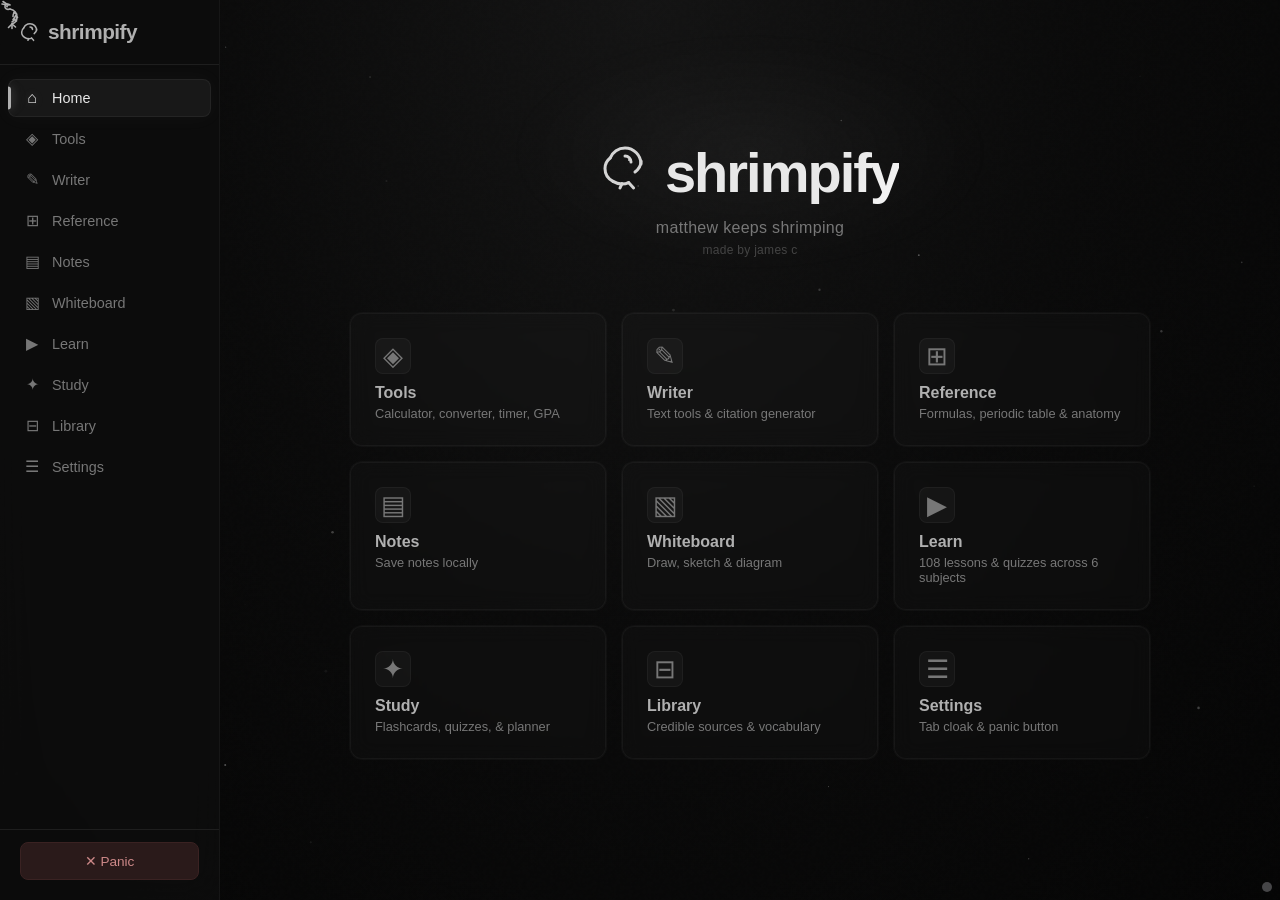
==== commit ee5fb294: "Fix all proxy asset paths to be relative for GitHub Pages Root-absolute paths like /scram/scramjet.a" ====
--- a/index.html
+++ b/index.html
@@ -6,8 +6,8 @@
   <title>Google Docs</title>
   <link rel="icon" href="https://ssl.gstatic.com/docs/documents/images/kix-favicon7.ico">
   <link rel="stylesheet" href="css/style.css">
-  <script src="/scram/scramjet.all.js"></script>
-  <script src="/baremux/index.js"></script>
+  <script src="scram/scramjet.all.js"></script>
+  <script src="baremux/index.js"></script>
 </head>
 <body>
   <!-- Custom Shrimp Cursor -->
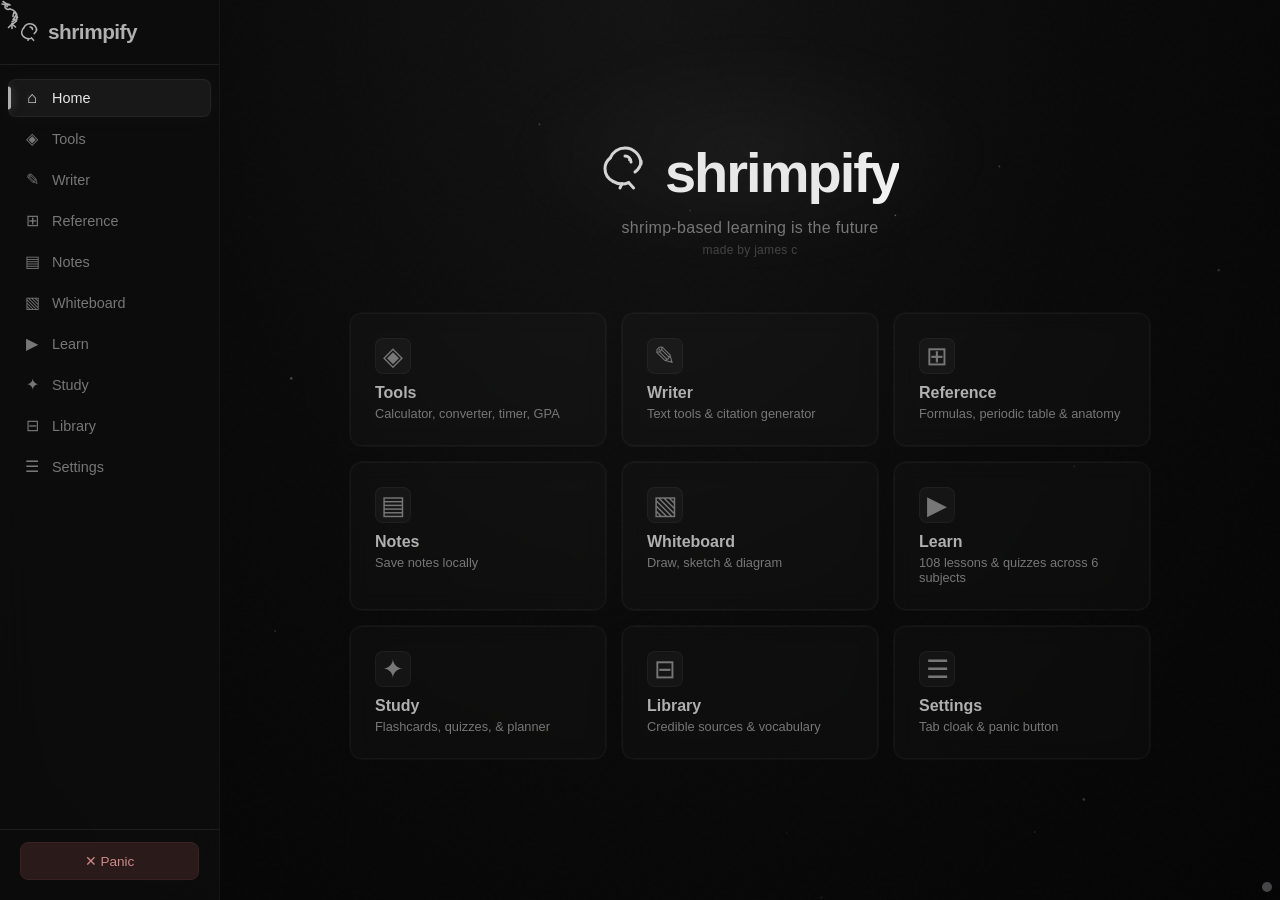
==== commit 994b38a6: "Add deep research, source-powered writing, and Source Research tab - Research Assistant: URL quick-a" ====
--- a/index.html
+++ b/index.html
@@ -411,6 +411,7 @@
           <button class="tool-tab" data-tool="translator">Translator</button>
           <button class="tool-tab" data-tool="essay-writer">AI Essay Writer</button>
           <button class="tool-tab" data-tool="humanizer">AI Humanizer</button>
+          <button class="tool-tab" data-tool="source-research">Source Research</button>
         </div>
 
         <!-- Text Tools -->
@@ -654,6 +655,15 @@
             </div>
             <button id="essay-generate-btn" class="btn">Generate Essay</button>
           </div>
+          <div class="essay-sources-section">
+            <label class="essay-sources-label">Source URLs <span class="essay-sources-hint">(optional — paste URLs the AI should reference)</span></label>
+            <textarea id="essay-sources-input" class="essay-sources-textarea" rows="3" placeholder="Paste source URLs, one per line..."></textarea>
+            <div class="essay-sources-actions">
+              <button id="essay-fetch-sources-btn" class="btn btn-secondary">Fetch Sources</button>
+              <span id="essay-sources-status" class="essay-sources-status"></span>
+            </div>
+            <div id="essay-sources-list" class="essay-sources-list"></div>
+          </div>
           <div id="essay-loading" class="essay-loading" style="display:none">
             <span>Generating your essay</span><span class="loading-dots"><span>.</span><span>.</span><span>.</span></span>
           </div>
@@ -663,6 +673,38 @@
               <button id="essay-copy-btn" class="btn btn-secondary" style="font-size:0.75rem;padding:4px 12px">Copy</button>
             </div>
             <textarea id="essay-output" class="essay-output" rows="18" placeholder="Your essay will appear here..."></textarea>
+            <button id="essay-continue-btn" class="btn btn-secondary" style="margin-top:10px;display:none">Continue Writing</button>
+          </div>
+        </div>
+
+        <!-- Source Research -->
+        <div id="tool-source-research" class="tool-panel">
+          <p class="ra-desc">Research sources for your essay — search by topic or paste a URL to analyze. Selected sources feed directly into the AI Essay Writer.</p>
+
+          <div class="sr-url-row">
+            <input type="text" id="sr-url-input" placeholder="Paste a URL to analyze...">
+            <button id="sr-url-btn" class="btn btn-secondary">Analyze URL</button>
+          </div>
+          <div id="sr-url-result"></div>
+
+          <div class="sr-search-row">
+            <input type="text" id="sr-search-input" placeholder="Search for sources on a topic...">
+            <button id="sr-search-btn" class="btn">Search Sources</button>
+          </div>
+
+          <div id="sr-loading" class="essay-loading" style="display:none">
+            <span>Searching</span><span class="loading-dots"><span>.</span><span>.</span><span>.</span></span>
+          </div>
+
+          <div id="sr-results" style="display:none">
+            <h4 class="ra-section-header">Search Results</h4>
+            <div id="sr-results-list"></div>
+          </div>
+
+          <div id="sr-selected" class="sr-selected-section" style="display:none">
+            <h4 class="ra-section-header">Selected Sources (<span id="sr-selected-count">0</span>)</h4>
+            <div id="sr-selected-list"></div>
+            <button id="sr-go-to-writer" class="btn" style="margin-top:12px">Go to AI Essay Writer</button>
           </div>
         </div>
 
@@ -1343,6 +1385,7 @@
         <p class="page-desc">Search credible sources and build your vocabulary.</p>
         <div class="tool-tabs">
           <button class="tool-tab active" data-tool="source-finder">Source Finder</button>
+          <button class="tool-tab" data-tool="research-assistant">Research Assistant</button>
           <button class="tool-tab" data-tool="vocabulary">Vocabulary</button>
         </div>
 
@@ -1353,19 +1396,68 @@
             <button id="source-search-btn" class="btn">Search</button>
           </div>
           <div id="source-loading" class="source-loading" style="display:none">Searching the web...</div>
-          <div id="source-results" class="source-results-grid three-col" style="display:none">
+          <div id="source-results" class="source-results-grid four-col" style="display:none">
             <div class="source-column">
               <h3 class="source-column-header">Web Results</h3>
               <div id="source-web-col"></div>
             </div>
             <div class="source-column">
-              <h3 class="source-column-header">Academic <span class="source-badge-info">(.edu / .gov / .org)</span></h3>
+              <h3 class="source-column-header">Academic <span class="source-badge-info">(.edu / .gov / scholars)</span></h3>
               <div id="source-academic-col"></div>
+            </div>
+            <div class="source-column">
+              <h3 class="source-column-header">Wikipedia</h3>
+              <div id="source-wiki-col"></div>
             </div>
             <div class="source-column">
               <h3 class="source-column-header">Books <span class="source-badge-info">(Open Library)</span></h3>
               <div id="source-books-col"></div>
             </div>
+          </div>
+        </div>
+
+        <!-- Research Assistant -->
+        <div id="tool-research-assistant" class="tool-panel">
+          <p class="ra-desc">Enter a topic and get a structured research brief with sources ranked by credibility.</p>
+
+          <div class="ra-url-row">
+            <input type="text" id="ra-url-input" placeholder="Paste a URL to analyze a specific page...">
+            <button id="ra-url-btn" class="btn btn-secondary">Analyze URL</button>
+          </div>
+          <div id="ra-url-result" class="ra-url-result" style="display:none"></div>
+
+          <div class="source-search-container">
+            <input type="text" id="ra-search-input" placeholder="Enter a research topic... (e.g. Climate Change Effects)">
+            <button id="ra-search-btn" class="btn">Research</button>
+          </div>
+          <div id="ra-loading" class="source-loading" style="display:none">Researching your topic...</div>
+          <div id="ra-results" style="display:none">
+            <div class="ra-section" id="ra-overview">
+              <h3 class="ra-section-header">Topic Overview</h3>
+              <div id="ra-overview-content"></div>
+            </div>
+            <div class="ra-section" id="ra-findings">
+              <h3 class="ra-section-header">Key Findings from Credible Sources</h3>
+              <div id="ra-findings-content"></div>
+            </div>
+            <div id="ra-deep-dive-section" style="display:none">
+              <button id="ra-deep-dive-btn" class="btn" style="margin-bottom:16px">Deep Dive — Fetch & Summarize Top Sources</button>
+              <div id="ra-deep-loading" class="source-loading" style="display:none">Fetching and summarizing sources... this may take a moment.</div>
+              <div id="ra-deep-summary" class="ra-section" style="display:none">
+                <h3 class="ra-section-header">Deep Dive Summary</h3>
+                <div id="ra-deep-summary-content"></div>
+              </div>
+              <div id="ra-deep-findings" style="display:none"></div>
+            </div>
+            <div class="ra-section" id="ra-papers">
+              <h3 class="ra-section-header">Academic Papers</h3>
+              <div id="ra-papers-content"></div>
+            </div>
+            <div class="ra-section" id="ra-all-sources">
+              <h3 class="ra-section-header">All Sources (Ranked by Credibility)</h3>
+              <div id="ra-sources-content"></div>
+            </div>
+            <button id="ra-copy-btn" class="btn" style="margin-top:16px">Copy Research Brief</button>
           </div>
         </div>
 
--- a/css/style.css
+++ b/css/style.css
@@ -1701,10 +1701,93 @@
 .humanizer-panel h4 { font-size: 0.85rem; color: var(--text-muted); margin-bottom: 8px; }
 .humanizer-meta { display: flex; align-items: center; gap: 16px; margin-top: 8px; font-size: 0.78rem; color: var(--text-muted); }
 
-/* ---- Source Finder 3-column ---- */
-
-.source-results-grid.three-col { grid-template-columns: 1fr 1fr 1fr; }
+/* ---- Source Finder 4-column ---- */
+
+.source-results-grid.four-col { grid-template-columns: 1fr 1fr 1fr 1fr; }
 .source-domain { font-size: 0.68rem; color: var(--text-dim); margin-top: 2px; }
+.source-subsection-label { font-size: 0.78rem; font-weight: 600; color: var(--text-muted); margin: 16px 0 8px; padding-top: 12px; border-top: 1px solid var(--border); }
+
+/* ---- Credibility badges ---- */
+
+.cred-badge { display: inline-block; padding: 2px 8px; border-radius: 3px; font-size: 0.6rem; font-weight: 600; text-transform: uppercase; letter-spacing: 0.5px; margin-bottom: 6px; }
+.cred-tier-1 { background: rgba(46, 204, 113, 0.15); color: #2ecc71; border: 1px solid rgba(46, 204, 113, 0.3); }
+.cred-tier-2 { background: rgba(52, 152, 219, 0.15); color: #3498db; border: 1px solid rgba(52, 152, 219, 0.3); }
+.cred-tier-3 { background: rgba(243, 156, 18, 0.15); color: #f39c12; border: 1px solid rgba(243, 156, 18, 0.3); }
+.cred-tier-4 { background: rgba(150, 150, 150, 0.1); color: var(--text-dim); border: 1px solid var(--border); }
+
+/* ---- Research Assistant ---- */
+
+.ra-desc { color: var(--text-muted); font-size: 0.85rem; margin-bottom: 16px; line-height: 1.5; }
+.ra-section { background: var(--bg-card); border: 1px solid var(--border); border-radius: var(--radius); padding: 20px; margin-bottom: 16px; }
+.ra-section-header { font-size: 1rem; font-weight: 600; color: var(--accent); margin-bottom: 14px; }
+.ra-overview-block { overflow: hidden; }
+.ra-overview-thumb { float: right; max-width: 180px; border-radius: var(--radius); margin: 0 0 12px 16px; }
+.ra-overview-text { font-size: 0.88rem; color: var(--text); line-height: 1.7; }
+.ra-finding-card { display: flex; gap: 12px; padding: 12px 0; border-bottom: 1px solid var(--border); }
+.ra-finding-card:last-child { border-bottom: none; }
+.ra-finding-body { flex: 1; min-width: 0; }
+.ra-paper-card { display: flex; gap: 12px; padding: 12px 0; border-bottom: 1px solid var(--border); }
+.ra-paper-card:last-child { border-bottom: none; }
+.ra-paper-body { flex: 1; min-width: 0; }
+.ra-tier-header { font-size: 0.85rem; font-weight: 600; color: var(--text-muted); margin: 16px 0 8px; display: flex; align-items: center; gap: 8px; }
+.ra-tier-header:first-child { margin-top: 0; }
+.ra-ranked-source { display: flex; align-items: baseline; gap: 8px; padding: 6px 0; }
+.ra-ranked-title { font-size: 0.82rem; color: var(--accent-hover); text-decoration: none; flex: 1; min-width: 0; white-space: nowrap; overflow: hidden; text-overflow: ellipsis; }
+.ra-ranked-title:hover { text-decoration: underline; }
+.ra-ranked-domain { font-size: 0.68rem; color: var(--text-dim); flex-shrink: 0; }
+
+/* ---- Research Assistant: URL Analysis & Deep Dive (Phase B) ---- */
+.ra-url-row { display: flex; gap: 8px; margin-bottom: 16px; }
+.ra-url-row input { flex: 1; background: var(--bg); border: 1px solid var(--border); border-radius: var(--radius); padding: 8px 12px; color: var(--text); font-size: 0.85rem; }
+.ra-url-row input:focus { border-color: var(--accent); outline: none; }
+.ra-url-result { margin-bottom: 16px; }
+.ra-url-title { font-weight: 600; font-size: 0.95rem; margin-bottom: 6px; }
+.ra-url-summary { font-size: 0.85rem; color: var(--text); line-height: 1.6; margin-bottom: 8px; }
+.ra-url-details { margin-top: 8px; }
+.ra-url-excerpt { font-size: 0.78rem; color: var(--text-muted); max-height: 120px; overflow-y: auto; background: var(--bg); padding: 10px; border-radius: var(--radius); line-height: 1.5; margin-top: 6px; }
+.ra-deep-card { display: flex; gap: 12px; padding: 14px 0; border-bottom: 1px solid var(--border); }
+.ra-deep-card:last-child { border-bottom: none; }
+.ra-deep-card-summary { border-left: 3px solid var(--accent); padding-left: 12px; font-size: 0.85rem; color: var(--text); line-height: 1.6; flex: 1; }
+
+/* ---- Essay Writer: Sources Section (Phase C) ---- */
+.essay-sources-section { background: var(--bg-card); border: 1px solid var(--border); border-radius: var(--radius); padding: 16px; margin-bottom: 16px; }
+.essay-sources-label { font-weight: 600; font-size: 0.9rem; display: block; margin-bottom: 6px; }
+.essay-sources-hint { font-weight: 400; font-size: 0.78rem; color: var(--text-muted); }
+.essay-sources-textarea { width: 100%; background: var(--bg); border: 1px solid var(--border); border-radius: var(--radius); padding: 8px 12px; color: var(--text); font-family: inherit; font-size: 0.85rem; resize: vertical; }
+.essay-sources-textarea:focus { border-color: var(--accent); outline: none; }
+.essay-sources-actions { display: flex; align-items: center; gap: 12px; margin-top: 10px; }
+.essay-sources-status { font-size: 0.8rem; color: var(--text-muted); }
+.essay-sources-list { margin-top: 12px; }
+.essay-source-item { background: var(--bg); border: 1px solid var(--border); border-radius: var(--radius); padding: 12px; margin-bottom: 8px; }
+.essay-source-item-header { display: flex; align-items: center; justify-content: space-between; gap: 8px; margin-bottom: 4px; }
+.essay-source-item-title { font-weight: 600; font-size: 0.85rem; flex: 1; min-width: 0; white-space: nowrap; overflow: hidden; text-overflow: ellipsis; }
+.essay-source-remove-btn { background: none; border: none; color: var(--text-muted); cursor: pointer; font-size: 0.78rem; padding: 2px 6px; border-radius: 4px; }
+.essay-source-remove-btn:hover { background: rgba(255,80,80,0.15); color: #ff5050; }
+.essay-source-item-summary { font-size: 0.8rem; color: var(--text-muted); line-height: 1.5; }
+
+/* ---- Source Research (Phase D) ---- */
+.sr-url-row, .sr-search-row { display: flex; gap: 8px; margin-bottom: 14px; }
+.sr-url-row input, .sr-search-row input { flex: 1; background: var(--bg); border: 1px solid var(--border); border-radius: var(--radius); padding: 8px 12px; color: var(--text); font-size: 0.85rem; }
+.sr-url-row input:focus, .sr-search-row input:focus { border-color: var(--accent); outline: none; }
+.sr-url-card { background: var(--bg-card); border: 1px solid var(--border); border-radius: var(--radius); padding: 14px; margin-bottom: 14px; }
+.sr-url-card-header { margin-bottom: 8px; }
+.sr-url-card-summary { font-size: 0.85rem; color: var(--text); line-height: 1.6; margin-bottom: 10px; }
+.sr-result-card { background: var(--bg-card); border: 1px solid var(--border); border-radius: var(--radius); padding: 14px; margin-bottom: 10px; }
+.sr-result-header { display: flex; align-items: center; gap: 8px; flex-wrap: wrap; margin-bottom: 4px; }
+.sr-result-title { font-weight: 600; font-size: 0.88rem; color: var(--accent-hover); text-decoration: none; }
+.sr-result-title:hover { text-decoration: underline; }
+.sr-result-domain { font-size: 0.72rem; color: var(--text-dim); margin-bottom: 6px; }
+.sr-result-snippet { font-size: 0.82rem; color: var(--text-muted); line-height: 1.5; margin-bottom: 10px; }
+.sr-result-actions { display: flex; gap: 8px; }
+.sr-fetch-btn { font-size: 0.78rem !important; padding: 4px 12px !important; }
+.sr-btn-added { opacity: 0.6; }
+.sr-use-btn { font-size: 0.78rem !important; padding: 4px 12px !important; }
+.sr-selected-section { background: var(--bg-card); border: 1px solid var(--accent); border-radius: var(--radius); padding: 16px; margin-top: 16px; }
+.sr-selected-item { display: flex; align-items: center; justify-content: space-between; padding: 8px 0; border-bottom: 1px solid var(--border); gap: 8px; }
+.sr-selected-item:last-child { border-bottom: none; }
+.sr-selected-title { font-size: 0.84rem; flex: 1; min-width: 0; white-space: nowrap; overflow: hidden; text-overflow: ellipsis; }
+.sr-selected-remove { background: none; border: none; color: var(--text-muted); cursor: pointer; font-size: 0.75rem; padding: 2px 8px; border-radius: 4px; }
+.sr-selected-remove:hover { background: rgba(255,80,80,0.15); color: #ff5050; }
 
 /* ---- Proxy page ---- */
 .proxy-input-container {
@@ -2094,8 +2177,14 @@
   .source-results-grid {
     grid-template-columns: 1fr;
   }
-  .source-results-grid.three-col {
+  .source-results-grid.three-col,
+  .source-results-grid.four-col {
     grid-template-columns: 1fr;
+  }
+  .ra-overview-thumb {
+    float: none;
+    max-width: 100%;
+    margin: 0 0 12px 0;
   }
   .humanizer-container {
     grid-template-columns: 1fr;
@@ -2128,4 +2217,11 @@
   .learn-quiz-choices {
     grid-template-columns: 1fr;
   }
-}
+  .ra-url-row, .sr-url-row, .sr-search-row {
+    flex-direction: column;
+  }
+  .essay-sources-actions {
+    flex-direction: column;
+    align-items: flex-start;
+  }
+}
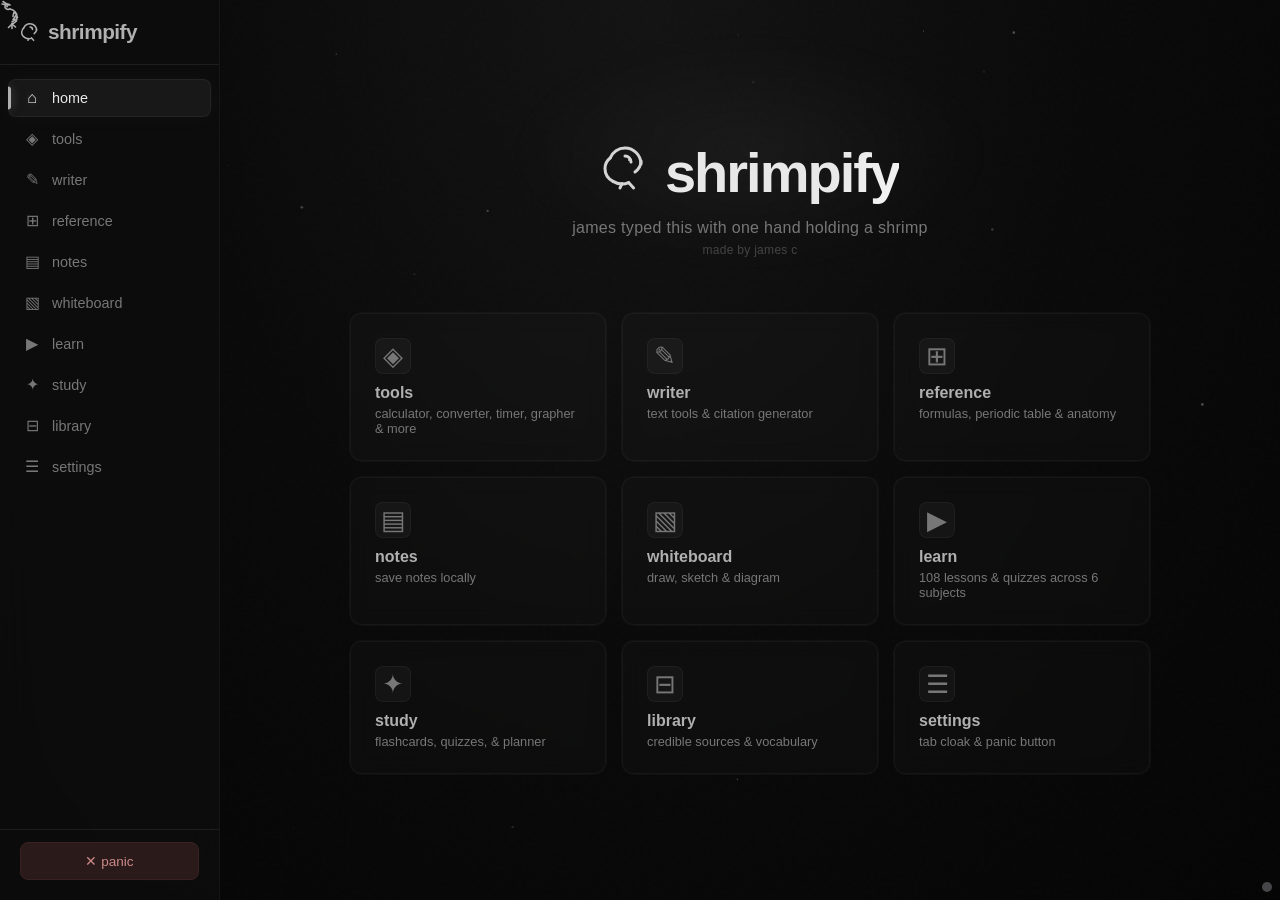
==== commit 2cbbe1d0: "Add grapher tool, bypass lock toggle, and decapitalize all UI text - Add interactive grapher to tool" ====
--- a/index.html
+++ b/index.html
@@ -90,22 +90,22 @@
         <span class="logo"><span class="logo-icon"><svg width="20" height="20" viewBox="0 0 24 24" fill="none" stroke="currentColor" stroke-width="1.8" stroke-linecap="round" stroke-linejoin="round"><path d="M20 10c0-4.4-3.6-8-8-8-3.3 0-6.2 2-7.4 5"/><path d="M4.6 7C3 8.2 2 10.1 2 12.3c0 2.8 1.6 5.2 4 6.4"/><path d="M6 18.7c1.3.8 2.8 1.3 4.5 1.3 1.2 0 2.3-.2 3.3-.7"/><path d="M13.8 19.3l2.5 2.7"/><path d="M10.5 19.8l-1 2.2"/><path d="M17 14c1.7-1.3 3-3.3 3-5.5"/><path d="M12 6a3 3 0 0 1 3 3"/><circle cx="14" cy="8" r="0.5" fill="currentColor" stroke="none"/></svg></span>shrimpify</span>
       </div>
       <ul class="nav-links">
-        <li><a href="#" data-page="home" class="nav-link active"><span class="nav-icon">⌂</span> Home</a></li>
-        <li><a href="#" data-page="tools" class="nav-link"><span class="nav-icon">◈</span> Tools</a></li>
-        <li><a href="#" data-page="writer" class="nav-link"><span class="nav-icon">✎</span> Writer</a></li>
-        <li><a href="#" data-page="reference" class="nav-link"><span class="nav-icon">⊞</span> Reference</a></li>
-        <li><a href="#" data-page="notes" class="nav-link"><span class="nav-icon">▤</span> Notes</a></li>
-        <li><a href="#" data-page="whiteboard" class="nav-link"><span class="nav-icon">▧</span> Whiteboard</a></li>
-        <li class="bypass-only"><a href="#" data-page="apps" class="nav-link"><span class="nav-icon">◻</span> Apps</a></li>
-        <li><a href="#" data-page="learn" class="nav-link"><span class="nav-icon">▶</span> Learn</a></li>
-        <li><a href="#" data-page="study" class="nav-link"><span class="nav-icon">✦</span> Study</a></li>
-        <li><a href="#" data-page="library" class="nav-link"><span class="nav-icon">⊟</span> Library</a></li>
-        <li class="bypass-only"><a href="#" data-page="cheats" class="nav-link"><span class="nav-icon">⚙</span> Cheats</a></li>
-        <li class="bypass-only"><a href="#" data-page="proxy" class="nav-link"><span class="nav-icon">⊙</span> Proxy</a></li>
-        <li><a href="#" data-page="settings" class="nav-link"><span class="nav-icon">☰</span> Settings</a></li>
+        <li><a href="#" data-page="home" class="nav-link active"><span class="nav-icon">⌂</span> home</a></li>
+        <li><a href="#" data-page="tools" class="nav-link"><span class="nav-icon">◈</span> tools</a></li>
+        <li><a href="#" data-page="writer" class="nav-link"><span class="nav-icon">✎</span> writer</a></li>
+        <li><a href="#" data-page="reference" class="nav-link"><span class="nav-icon">⊞</span> reference</a></li>
+        <li><a href="#" data-page="notes" class="nav-link"><span class="nav-icon">▤</span> notes</a></li>
+        <li><a href="#" data-page="whiteboard" class="nav-link"><span class="nav-icon">▧</span> whiteboard</a></li>
+        <li class="bypass-only"><a href="#" data-page="apps" class="nav-link"><span class="nav-icon">◻</span> apps</a></li>
+        <li><a href="#" data-page="learn" class="nav-link"><span class="nav-icon">▶</span> learn</a></li>
+        <li><a href="#" data-page="study" class="nav-link"><span class="nav-icon">✦</span> study</a></li>
+        <li><a href="#" data-page="library" class="nav-link"><span class="nav-icon">⊟</span> library</a></li>
+        <li class="bypass-only"><a href="#" data-page="cheats" class="nav-link"><span class="nav-icon">⚙</span> cheats</a></li>
+        <li class="bypass-only"><a href="#" data-page="proxy" class="nav-link"><span class="nav-icon">⊙</span> proxy</a></li>
+        <li><a href="#" data-page="settings" class="nav-link"><span class="nav-icon">☰</span> settings</a></li>
       </ul>
       <div class="sidebar-footer">
-        <button id="panic-btn" title="Quick exit (Esc)">✕ Panic</button>
+        <button id="panic-btn" title="quick exit (Esc)">✕ panic</button>
       </div>
     </nav>
 
@@ -121,79 +121,80 @@
         <div class="quick-actions">
           <div class="card" data-page="tools">
             <div class="card-icon">◈</div>
-            <h3>Tools</h3>
-            <p>Calculator, converter, timer, GPA</p>
+            <h3>tools</h3>
+            <p>calculator, converter, timer, grapher & more</p>
           </div>
           <div class="card" data-page="writer">
             <div class="card-icon">✎</div>
-            <h3>Writer</h3>
-            <p>Text tools & citation generator</p>
+            <h3>writer</h3>
+            <p>text tools & citation generator</p>
           </div>
           <div class="card" data-page="reference">
             <div class="card-icon">⊞</div>
-            <h3>Reference</h3>
-            <p>Formulas, periodic table & anatomy</p>
+            <h3>reference</h3>
+            <p>formulas, periodic table & anatomy</p>
           </div>
           <div class="card" data-page="notes">
             <div class="card-icon">▤</div>
-            <h3>Notes</h3>
-            <p>Save notes locally</p>
+            <h3>notes</h3>
+            <p>save notes locally</p>
           </div>
           <div class="card" data-page="whiteboard">
             <div class="card-icon">▧</div>
-            <h3>Whiteboard</h3>
-            <p>Draw, sketch & diagram</p>
+            <h3>whiteboard</h3>
+            <p>draw, sketch & diagram</p>
           </div>
           <div class="card bypass-only" data-page="apps">
             <div class="card-icon">◻</div>
-            <h3>Apps</h3>
-            <p>Unblocked games & tools</p>
+            <h3>apps</h3>
+            <p>unblocked games & tools</p>
           </div>
           <div class="card" data-page="learn">
             <div class="card-icon">▶</div>
-            <h3>Learn</h3>
+            <h3>learn</h3>
             <p>108 lessons & quizzes across 6 subjects</p>
           </div>
           <div class="card" data-page="study">
             <div class="card-icon">✦</div>
-            <h3>Study</h3>
-            <p>Flashcards, quizzes, & planner</p>
+            <h3>study</h3>
+            <p>flashcards, quizzes, & planner</p>
           </div>
           <div class="card" data-page="library">
             <div class="card-icon">⊟</div>
-            <h3>Library</h3>
-            <p>Credible sources & vocabulary</p>
+            <h3>library</h3>
+            <p>credible sources & vocabulary</p>
           </div>
           <div class="card bypass-only" data-page="cheats">
             <div class="card-icon">⚙</div>
-            <h3>Cheats</h3>
+            <h3>cheats</h3>
             <p>Kahoot, Blooket, Gimkit & more</p>
           </div>
           <div class="card bypass-only" data-page="proxy">
             <div class="card-icon">⊙</div>
-            <h3>Proxy</h3>
-            <p>Browse any URL through Scramjet</p>
+            <h3>proxy</h3>
+            <p>browse any URL through Scramjet</p>
           </div>
           <div class="card" data-page="settings">
             <div class="card-icon">☰</div>
-            <h3>Settings</h3>
-            <p>Tab cloak & panic button</p>
+            <h3>settings</h3>
+            <p>tab cloak & panic button</p>
           </div>
         </div>
       </div>
 
       <!-- ==================== TOOLS ==================== -->
       <div id="page-tools" class="page">
-        <h2>Tools</h2>
-        <p class="page-desc">Calculators, converters, and utilities.</p>
+        <h2>tools</h2>
+        <p class="page-desc">calculators, converters, and utilities.</p>
         <div class="tool-tabs">
-          <button class="tool-tab active" data-tool="calculator">Calculator</button>
-          <button class="tool-tab" data-tool="unit-converter">Unit Converter</button>
-          <button class="tool-tab" data-tool="timer">Timer</button>
-          <button class="tool-tab" data-tool="gpa">GPA Calculator</button>
-          <button class="tool-tab" data-tool="grade-calc">Grade Calculator</button>
-          <button class="tool-tab" data-tool="typing-test">Typing Test</button>
-          <button class="tool-tab" data-tool="random-picker">Random Picker</button>
+          <button class="tool-tab active" data-tool="calculator">calculator</button>
+          <button class="tool-tab" data-tool="unit-converter">unit converter</button>
+          <button class="tool-tab" data-tool="timer">timer</button>
+          <button class="tool-tab" data-tool="gpa">GPA calculator</button>
+          <button class="tool-tab" data-tool="grade-calc">grade calculator</button>
+          <button class="tool-tab" data-tool="typing-test">typing test</button>
+          <button class="tool-tab" data-tool="random-picker">random picker</button>
+          <button class="tool-tab" data-tool="grapher">grapher</button>
         </div>
 
         <!-- Calculator -->
@@ -235,9 +236,9 @@
             <button class="calc-btn calc-equals" data-action="equals">=</button>
           </div>
           <div class="calc-history">
-            <h4>History</h4>
+            <h4>history</h4>
             <div id="calc-history-list"></div>
-            <button id="calc-history-clear" class="btn btn-secondary" style="margin-top:8px">Clear History</button>
+            <button id="calc-history-clear" class="btn btn-secondary" style="margin-top:8px">clear history</button>
           </div>
         </div>
 
@@ -247,13 +248,13 @@
             <div class="converter-category-tabs" id="converter-categories"></div>
             <div class="converter-row">
               <div class="converter-col">
-                <label>From</label>
+                <label>from</label>
                 <input type="number" id="converter-input" value="1" step="any">
                 <select id="converter-from"></select>
               </div>
               <button id="converter-swap" class="btn btn-secondary converter-swap-btn">swap</button>
               <div class="converter-col">
-                <label>To</label>
+                <label>to</label>
                 <div id="converter-output" class="converter-output">—</div>
                 <select id="converter-to"></select>
               </div>
@@ -264,9 +265,9 @@
         <!-- Timer -->
         <div id="tool-timer" class="tool-panel">
           <div class="timer-mode-tabs">
-            <button class="timer-mode-tab active" data-mode="stopwatch">Stopwatch</button>
-            <button class="timer-mode-tab" data-mode="countdown">Countdown</button>
-            <button class="timer-mode-tab" data-mode="pomodoro">Pomodoro</button>
+            <button class="timer-mode-tab active" data-mode="stopwatch">stopwatch</button>
+            <button class="timer-mode-tab" data-mode="countdown">countdown</button>
+            <button class="timer-mode-tab" data-mode="pomodoro">pomodoro</button>
           </div>
           <div id="timer-display" class="timer-display">00:00.00</div>
           <div class="timer-countdown-inputs" class="timer-inputs" style="display:none">
@@ -277,13 +278,13 @@
             <input type="number" id="timer-seconds" min="0" max="59" value="0" placeholder="S">
           </div>
           <div id="timer-pomodoro-info" class="timer-pomodoro-info" style="display:none">
-            <span id="pomodoro-phase">Work</span> — <span id="pomodoro-count">0</span> sessions completed
+            <span id="pomodoro-phase">work</span> — <span id="pomodoro-count">0</span> sessions completed
           </div>
           <div class="timer-controls">
-            <button id="timer-start" class="btn">Start</button>
-            <button id="timer-lap" class="btn btn-secondary" style="display:none">Lap</button>
-            <button id="timer-pause" class="btn btn-secondary" disabled>Pause</button>
-            <button id="timer-reset" class="btn btn-secondary">Reset</button>
+            <button id="timer-start" class="btn">start</button>
+            <button id="timer-lap" class="btn btn-secondary" style="display:none">lap</button>
+            <button id="timer-pause" class="btn btn-secondary" disabled>pause</button>
+            <button id="timer-reset" class="btn btn-secondary">reset</button>
           </div>
           <div id="timer-lap-list" class="timer-laps"></div>
         </div>
@@ -291,44 +292,44 @@
         <!-- GPA Calculator -->
         <div id="tool-gpa" class="tool-panel">
           <div class="gpa-result-bar">
-            <span>Your GPA:</span>
+            <span>your GPA:</span>
             <span id="gpa-value" class="gpa-value">0.00</span>
           </div>
           <div class="gpa-scale-toggle">
-            <label>Scale:</label>
+            <label>scale:</label>
             <select id="gpa-scale">
-              <option value="4.0">4.0 (Standard)</option>
-              <option value="5.0">5.0 (Weighted)</option>
+              <option value="4.0">4.0 (standard)</option>
+              <option value="5.0">5.0 (weighted)</option>
             </select>
           </div>
           <table class="gpa-table">
             <thead>
-              <tr><th>Class Name</th><th>Grade</th><th>Credits</th><th></th></tr>
+              <tr><th>class name</th><th>grade</th><th>credits</th><th></th></tr>
             </thead>
             <tbody id="gpa-rows"></tbody>
           </table>
-          <button id="gpa-add-row" class="btn" style="margin-top:12px">+ Add Class</button>
+          <button id="gpa-add-row" class="btn" style="margin-top:12px">+ add class</button>
         </div>
 
         <!-- Grade Calculator -->
         <div id="tool-grade-calc" class="tool-panel">
           <div class="grade-calc-section">
-            <h3 class="gc-heading">What do I need on the final?</h3>
+            <h3 class="gc-heading">what do I need on the final?</h3>
             <div class="gc-inputs">
-              <div class="setting-row"><label>Current Grade %</label><input type="number" id="gc-current" min="0" max="100" step="0.1" value="85" placeholder="85"></div>
-              <div class="setting-row"><label>Final Exam Weight %</label><input type="number" id="gc-weight" min="0" max="100" step="0.1" value="20" placeholder="20"></div>
-              <div class="setting-row"><label>Desired Grade %</label><input type="number" id="gc-target" min="0" max="100" step="0.1" value="90" placeholder="90"></div>
-            </div>
-            <button id="gc-calculate" class="btn" style="margin-top:12px">Calculate</button>
+              <div class="setting-row"><label>current grade %</label><input type="number" id="gc-current" min="0" max="100" step="0.1" value="85" placeholder="85"></div>
+              <div class="setting-row"><label>final exam weight %</label><input type="number" id="gc-weight" min="0" max="100" step="0.1" value="20" placeholder="20"></div>
+              <div class="setting-row"><label>desired grade %</label><input type="number" id="gc-target" min="0" max="100" step="0.1" value="90" placeholder="90"></div>
+            </div>
+            <button id="gc-calculate" class="btn" style="margin-top:12px">calculate</button>
             <div id="gc-result" class="gc-result" style="display:none"></div>
           </div>
           <div class="gc-semester-section" style="margin-top:32px">
-            <h3 class="gc-heading">Semester Grade Calculator</h3>
+            <h3 class="gc-heading">semester grade calculator</h3>
             <table class="gpa-table">
-              <thead><tr><th>Category</th><th>Grade %</th><th>Weight %</th><th></th></tr></thead>
+              <thead><tr><th>category</th><th>grade %</th><th>weight %</th><th></th></tr></thead>
               <tbody id="gc-semester-rows"></tbody>
             </table>
-            <button id="gc-add-category" class="btn" style="margin-top:8px">+ Add Category</button>
+            <button id="gc-add-category" class="btn" style="margin-top:8px">+ add category</button>
             <div id="gc-semester-result" class="gc-result" style="display:none;margin-top:12px"></div>
           </div>
         </div>
@@ -346,17 +347,17 @@
             <span><strong id="tt-time">15</strong>s left</span>
           </div>
           <div id="tt-passage" class="tt-passage"></div>
-          <input type="text" id="tt-input" class="tt-input" placeholder="Click here and start typing..." autocomplete="off" autocorrect="off" autocapitalize="off" spellcheck="false">
+          <input type="text" id="tt-input" class="tt-input" placeholder="click here and start typing..." autocomplete="off" autocorrect="off" autocapitalize="off" spellcheck="false">
           <div class="tt-controls">
-            <button id="tt-restart" class="btn btn-secondary">New Passage</button>
+            <button id="tt-restart" class="btn btn-secondary">new passage</button>
           </div>
           <div id="tt-results" class="tt-results" style="display:none">
-            <h3>Results</h3>
+            <h3>results</h3>
             <div class="tt-results-grid">
               <div class="tt-result-item"><span class="tt-result-label">WPM</span><span id="tt-final-wpm" class="tt-result-value">0</span></div>
-              <div class="tt-result-item"><span class="tt-result-label">Accuracy</span><span id="tt-final-accuracy" class="tt-result-value">0%</span></div>
-              <div class="tt-result-item"><span class="tt-result-label">Errors</span><span id="tt-final-errors" class="tt-result-value">0</span></div>
-              <div class="tt-result-item"><span class="tt-result-label">Best WPM</span><span id="tt-best-wpm" class="tt-result-value">0</span></div>
+              <div class="tt-result-item"><span class="tt-result-label">accuracy</span><span id="tt-final-accuracy" class="tt-result-value">0%</span></div>
+              <div class="tt-result-item"><span class="tt-result-label">errors</span><span id="tt-final-errors" class="tt-result-value">0</span></div>
+              <div class="tt-result-item"><span class="tt-result-label">best WPM</span><span id="tt-best-wpm" class="tt-result-value">0</span></div>
             </div>
           </div>
         </div>
@@ -364,59 +365,98 @@
         <!-- Random Picker -->
         <div id="tool-random-picker" class="tool-panel">
           <div class="rp-mode-tabs">
-            <button class="rp-mode-tab active" data-mode="coin">Coin Flip</button>
-            <button class="rp-mode-tab" data-mode="dice">Dice Roll</button>
-            <button class="rp-mode-tab" data-mode="number">Number</button>
-            <button class="rp-mode-tab" data-mode="name">Name Picker</button>
+            <button class="rp-mode-tab active" data-mode="coin">coin flip</button>
+            <button class="rp-mode-tab" data-mode="dice">dice roll</button>
+            <button class="rp-mode-tab" data-mode="number">number</button>
+            <button class="rp-mode-tab" data-mode="name">name picker</button>
           </div>
           <div id="rp-coin" class="rp-panel active">
             <div id="rp-coin-result" class="rp-big-result">?</div>
-            <button id="rp-flip-btn" class="btn">Flip Coin</button>
+            <button id="rp-flip-btn" class="btn">flip coin</button>
           </div>
           <div id="rp-dice" class="rp-panel">
-            <div class="setting-row" style="justify-content:center;margin-bottom:16px"><label>Number of dice</label>
+            <div class="setting-row" style="justify-content:center;margin-bottom:16px"><label>number of dice</label>
               <select id="rp-dice-count"><option value="1">1</option><option value="2">2</option><option value="3">3</option><option value="4">4</option></select>
             </div>
             <div id="rp-dice-result" class="rp-dice-display"></div>
-            <button id="rp-roll-btn" class="btn">Roll Dice</button>
+            <button id="rp-roll-btn" class="btn">roll dice</button>
           </div>
           <div id="rp-number" class="rp-panel">
             <div class="rp-number-inputs">
-              <div class="setting-row"><label>Min</label><input type="number" id="rp-num-min" value="1"></div>
-              <div class="setting-row"><label>Max</label><input type="number" id="rp-num-max" value="100"></div>
+              <div class="setting-row"><label>min</label><input type="number" id="rp-num-min" value="1"></div>
+              <div class="setting-row"><label>max</label><input type="number" id="rp-num-max" value="100"></div>
             </div>
             <div id="rp-number-result" class="rp-big-result">?</div>
-            <button id="rp-number-btn" class="btn">Pick Number</button>
+            <button id="rp-number-btn" class="btn">pick number</button>
           </div>
           <div id="rp-name" class="rp-panel">
-            <textarea id="rp-name-list" class="text-input" rows="6" placeholder="Enter names, one per line..."></textarea>
+            <textarea id="rp-name-list" class="text-input" rows="6" placeholder="enter names, one per line..."></textarea>
             <div class="rp-name-options">
-              <label><input type="checkbox" id="rp-remove-picked"> Remove after picking</label>
+              <label><input type="checkbox" id="rp-remove-picked"> remove after picking</label>
             </div>
             <div id="rp-name-result" class="rp-big-result" style="display:none"></div>
-            <button id="rp-name-btn" class="btn">Pick Name</button>
+            <button id="rp-name-btn" class="btn">pick name</button>
+          </div>
+        </div>
+
+        <!-- Grapher -->
+        <div id="tool-grapher" class="tool-panel">
+          <div class="graph-container">
+            <div class="graph-input-area">
+              <div class="graph-fn-list" id="graph-fn-list">
+                <div class="graph-fn-row">
+                  <span class="graph-fn-color" style="background:#4dabf7"></span>
+                  <input type="text" class="graph-fn-input" placeholder="e.g. sin(x)" data-index="0">
+                  <button class="graph-fn-remove btn btn-secondary" data-index="0">&times;</button>
+                </div>
+              </div>
+              <button id="graph-add-fn" class="btn btn-secondary" style="margin-top:6px">+ add function</button>
+              <div class="graph-controls">
+                <div class="graph-range-row">
+                  <label>x range</label>
+                  <input type="number" id="graph-x-min" value="-10" step="1">
+                  <span>to</span>
+                  <input type="number" id="graph-x-max" value="10" step="1">
+                </div>
+                <div class="graph-range-row">
+                  <label>y range</label>
+                  <input type="number" id="graph-y-min" value="-10" step="1">
+                  <span>to</span>
+                  <input type="number" id="graph-y-max" value="10" step="1">
+                </div>
+                <div class="graph-btn-row">
+                  <button id="graph-plot-btn" class="btn">plot</button>
+                  <button id="graph-reset-btn" class="btn btn-secondary">reset view</button>
+                  <button id="graph-save-btn" class="btn btn-secondary">save PNG</button>
+                </div>
+              </div>
+            </div>
+            <div class="graph-canvas-wrap">
+              <canvas id="graph-canvas"></canvas>
+              <div id="graph-coords" class="graph-coords"></div>
+            </div>
           </div>
         </div>
       </div>
 
       <!-- ==================== WRITER ==================== -->
       <div id="page-writer" class="page">
-        <h2>Writer</h2>
-        <p class="page-desc">Text analysis and citation tools.</p>
+        <h2>writer</h2>
+        <p class="page-desc">text analysis and citation tools.</p>
         <div class="tool-tabs">
-          <button class="tool-tab active" data-tool="text-tools">Text Tools</button>
-          <button class="tool-tab" data-tool="citations">Citation Generator</button>
-          <button class="tool-tab" data-tool="essay-outliner">Essay Outliner</button>
-          <button class="tool-tab" data-tool="text-to-speech">Text-to-Speech</button>
-          <button class="tool-tab" data-tool="translator">Translator</button>
-          <button class="tool-tab" data-tool="essay-writer">AI Essay Writer</button>
-          <button class="tool-tab" data-tool="humanizer">AI Humanizer</button>
-          <button class="tool-tab" data-tool="source-research">Source Research</button>
+          <button class="tool-tab active" data-tool="text-tools">text tools</button>
+          <button class="tool-tab" data-tool="citations">citation generator</button>
+          <button class="tool-tab" data-tool="essay-outliner">essay outliner</button>
+          <button class="tool-tab" data-tool="text-to-speech">text-to-speech</button>
+          <button class="tool-tab" data-tool="translator">translator</button>
+          <button class="tool-tab" data-tool="essay-writer">AI essay writer</button>
+          <button class="tool-tab" data-tool="humanizer">AI humanizer</button>
+          <button class="tool-tab" data-tool="source-research">source research</button>
         </div>
 
         <!-- Text Tools -->
         <div id="tool-text-tools" class="tool-panel active">
-          <textarea id="text-input" class="text-input" placeholder="Paste or type your text here..." rows="10"></textarea>
+          <textarea id="text-input" class="text-input" placeholder="paste or type your text here..." rows="10"></textarea>
           <div class="text-stats" id="text-stats">
             <span><strong id="stat-words">0</strong> words</span>
             <span><strong id="stat-chars">0</strong> characters</span>
@@ -425,7 +465,7 @@
             <span>~<strong id="stat-reading-time">0</strong> min read</span>
           </div>
           <div class="text-actions">
-            <h4>Case Converter</h4>
+            <h4>case converter</h4>
             <div class="text-btn-row">
               <button class="btn btn-secondary" data-case="upper">UPPERCASE</button>
               <button class="btn btn-secondary" data-case="lower">lowercase</button>
@@ -434,19 +474,19 @@
             </div>
           </div>
           <div class="text-actions">
-            <h4>Find & Replace</h4>
+            <h4>find & replace</h4>
             <div class="text-find-row">
-              <input type="text" id="text-find" placeholder="Find...">
-              <input type="text" id="text-replace" placeholder="Replace with...">
-              <button id="text-replace-btn" class="btn">Replace All</button>
+              <input type="text" id="text-find" placeholder="find...">
+              <input type="text" id="text-replace" placeholder="replace with...">
+              <button id="text-replace-btn" class="btn">replace all</button>
             </div>
           </div>
           <div class="text-actions">
-            <h4>Transform</h4>
+            <h4>transform</h4>
             <div class="text-btn-row">
-              <button id="text-reverse" class="btn btn-secondary">Reverse Text</button>
-              <button id="text-remove-duplicates" class="btn btn-secondary">Remove Duplicate Lines</button>
-              <button id="text-sort-lines" class="btn btn-secondary">Sort Lines A-Z</button>
+              <button id="text-reverse" class="btn btn-secondary">reverse text</button>
+              <button id="text-remove-duplicates" class="btn btn-secondary">remove duplicate lines</button>
+              <button id="text-sort-lines" class="btn btn-secondary">sort lines A-Z</button>
             </div>
           </div>
         </div>
@@ -455,70 +495,70 @@
         <div id="tool-citations" class="tool-panel">
           <div class="citation-form">
             <div class="citation-type-row">
-              <label>Source Type</label>
+              <label>source type</label>
               <select id="cite-type">
-                <option value="website">Website</option>
-                <option value="book">Book</option>
-                <option value="journal">Journal Article</option>
+                <option value="website">website</option>
+                <option value="book">book</option>
+                <option value="journal">journal article</option>
               </select>
             </div>
-            <div class="setting-row"><label>Author First</label><input type="text" id="cite-first" placeholder="John"></div>
-            <div class="setting-row"><label>Author Last</label><input type="text" id="cite-last" placeholder="Smith"></div>
-            <div class="setting-row"><label>Title</label><input type="text" id="cite-title" placeholder="Article Title"></div>
-            <div class="setting-row"><label>Publisher / Site</label><input type="text" id="cite-publisher" placeholder="Publisher or Website Name"></div>
-            <div class="setting-row"><label>Date Published</label><input type="text" id="cite-date" placeholder="1 Jan. 2025"></div>
+            <div class="setting-row"><label>author first</label><input type="text" id="cite-first" placeholder="John"></div>
+            <div class="setting-row"><label>author last</label><input type="text" id="cite-last" placeholder="Smith"></div>
+            <div class="setting-row"><label>title</label><input type="text" id="cite-title" placeholder="article title"></div>
+            <div class="setting-row"><label>publisher / site</label><input type="text" id="cite-publisher" placeholder="publisher or website name"></div>
+            <div class="setting-row"><label>date published</label><input type="text" id="cite-date" placeholder="1 Jan. 2025"></div>
             <div class="setting-row"><label>URL</label><input type="text" id="cite-url" placeholder="https://..."></div>
-            <div class="setting-row"><label>Access Date</label><input type="text" id="cite-accessed" placeholder="1 Mar. 2026"></div>
-            <div class="setting-row cite-journal-field" style="display:none"><label>Journal Name</label><input type="text" id="cite-journal" placeholder="Journal of Science"></div>
-            <div class="setting-row cite-journal-field" style="display:none"><label>Volume(Issue)</label><input type="text" id="cite-volume" placeholder="12(3)"></div>
-            <div class="setting-row cite-journal-field" style="display:none"><label>Pages</label><input type="text" id="cite-pages" placeholder="15-28"></div>
-            <div class="setting-row cite-book-field" style="display:none"><label>Edition</label><input type="text" id="cite-edition" placeholder="2nd"></div>
-            <div class="setting-row cite-book-field" style="display:none"><label>City</label><input type="text" id="cite-city" placeholder="New York"></div>
-          </div>
-          <button id="cite-generate" class="btn" style="margin-top:16px">Generate Citations</button>
+            <div class="setting-row"><label>access date</label><input type="text" id="cite-accessed" placeholder="1 Mar. 2026"></div>
+            <div class="setting-row cite-journal-field" style="display:none"><label>journal name</label><input type="text" id="cite-journal" placeholder="journal of science"></div>
+            <div class="setting-row cite-journal-field" style="display:none"><label>volume(issue)</label><input type="text" id="cite-volume" placeholder="12(3)"></div>
+            <div class="setting-row cite-journal-field" style="display:none"><label>pages</label><input type="text" id="cite-pages" placeholder="15-28"></div>
+            <div class="setting-row cite-book-field" style="display:none"><label>edition</label><input type="text" id="cite-edition" placeholder="2nd"></div>
+            <div class="setting-row cite-book-field" style="display:none"><label>city</label><input type="text" id="cite-city" placeholder="New York"></div>
+          </div>
+          <button id="cite-generate" class="btn" style="margin-top:16px">generate citations</button>
           <div id="citation-output" class="citation-output" style="display:none">
-            <div class="citation-block"><h4>MLA</h4><div id="cite-mla" class="citation-text"></div><button class="btn btn-secondary copy-cite-btn" data-format="mla">Copy</button></div>
-            <div class="citation-block"><h4>APA</h4><div id="cite-apa" class="citation-text"></div><button class="btn btn-secondary copy-cite-btn" data-format="apa">Copy</button></div>
-            <div class="citation-block"><h4>Chicago</h4><div id="cite-chicago" class="citation-text"></div><button class="btn btn-secondary copy-cite-btn" data-format="chicago">Copy</button></div>
+            <div class="citation-block"><h4>MLA</h4><div id="cite-mla" class="citation-text"></div><button class="btn btn-secondary copy-cite-btn" data-format="mla">copy</button></div>
+            <div class="citation-block"><h4>APA</h4><div id="cite-apa" class="citation-text"></div><button class="btn btn-secondary copy-cite-btn" data-format="apa">copy</button></div>
+            <div class="citation-block"><h4>Chicago</h4><div id="cite-chicago" class="citation-text"></div><button class="btn btn-secondary copy-cite-btn" data-format="chicago">copy</button></div>
           </div>
         </div>
 
         <!-- Essay Outliner -->
         <div id="tool-essay-outliner" class="tool-panel">
           <div class="outline-section">
-            <label class="outline-section-label">Thesis Statement</label>
-            <textarea id="outline-thesis" class="outline-textarea" placeholder="State your main argument..." rows="2"></textarea>
+            <label class="outline-section-label">thesis statement</label>
+            <textarea id="outline-thesis" class="outline-textarea" placeholder="state your main argument..." rows="2"></textarea>
           </div>
           <div class="outline-section">
-            <label class="outline-section-label">Introduction</label>
-            <textarea id="outline-intro" class="outline-textarea" placeholder="Hook, context, and thesis..." rows="4"></textarea>
+            <label class="outline-section-label">introduction</label>
+            <textarea id="outline-intro" class="outline-textarea" placeholder="hook, context, and thesis..." rows="4"></textarea>
           </div>
           <div class="outline-section">
-            <label class="outline-section-label">Body Paragraphs</label>
+            <label class="outline-section-label">body paragraphs</label>
             <div id="outline-body-list"></div>
-            <button id="outline-add-body" class="btn btn-secondary" style="margin-top:8px">+ Add Body Paragraph</button>
+            <button id="outline-add-body" class="btn btn-secondary" style="margin-top:8px">+ add body paragraph</button>
           </div>
           <div class="outline-section">
-            <label class="outline-section-label">Conclusion</label>
-            <textarea id="outline-conclusion" class="outline-textarea" placeholder="Restate thesis, summarize, final thought..." rows="4"></textarea>
+            <label class="outline-section-label">conclusion</label>
+            <textarea id="outline-conclusion" class="outline-textarea" placeholder="restate thesis, summarize, final thought..." rows="4"></textarea>
           </div>
           <div class="outline-actions">
-            <button id="outline-export" class="btn">Export as Text</button>
-            <button id="outline-clear" class="btn btn-secondary">Clear All</button>
+            <button id="outline-export" class="btn">export as text</button>
+            <button id="outline-clear" class="btn btn-secondary">clear all</button>
           </div>
         </div>
 
         <!-- Text-to-Speech -->
         <div id="tool-text-to-speech" class="tool-panel">
-          <textarea id="tts-text" class="text-input" rows="8" placeholder="Paste or type text to read aloud..."></textarea>
+          <textarea id="tts-text" class="text-input" rows="8" placeholder="paste or type text to read aloud..."></textarea>
           <div class="tts-controls">
-            <button id="tts-play" class="btn">Play</button>
-            <button id="tts-pause" class="btn btn-secondary">Pause</button>
-            <button id="tts-stop" class="btn btn-secondary">Stop</button>
+            <button id="tts-play" class="btn">play</button>
+            <button id="tts-pause" class="btn btn-secondary">pause</button>
+            <button id="tts-stop" class="btn btn-secondary">stop</button>
           </div>
           <div class="tts-settings">
-            <div class="setting-row"><label>Speed</label><input type="range" id="tts-rate" min="0.5" max="2" step="0.1" value="1"><span id="tts-rate-value">1x</span></div>
-            <div class="setting-row"><label>Voice</label><select id="tts-voice"></select></div>
+            <div class="setting-row"><label>speed</label><input type="range" id="tts-rate" min="0.5" max="2" step="0.1" value="1"><span id="tts-rate-value">1x</span></div>
+            <div class="setting-row"><label>voice</label><select id="tts-voice"></select></div>
           </div>
           <div id="tts-highlight" class="tts-highlight"></div>
         </div>
@@ -528,7 +568,7 @@
           <div class="translator-container">
             <div class="translator-controls">
               <select id="translator-from" class="translator-lang-select">
-                <option value="auto">Auto-Detect</option>
+                <option value="auto">auto-detect</option>
                 <option value="en" selected>English</option>
                 <option value="es">Spanish</option>
                 <option value="fr">French</option>
@@ -594,22 +634,22 @@
             </div>
             <div class="translator-panels">
               <div class="translator-panel">
-                <textarea id="translator-input" class="translator-textarea" placeholder="Enter text to translate..." rows="8"></textarea>
+                <textarea id="translator-input" class="translator-textarea" placeholder="enter text to translate..." rows="8"></textarea>
                 <div class="translator-footer">
                   <span id="translator-char-count" class="translator-char-count">0 / 500</span>
-                  <button id="translator-clear" class="btn btn-secondary" style="font-size:0.75rem;padding:4px 12px">Clear</button>
+                  <button id="translator-clear" class="btn btn-secondary" style="font-size:0.75rem;padding:4px 12px">clear</button>
                 </div>
               </div>
               <div class="translator-panel">
-                <div id="translator-output" class="translator-output" data-placeholder="Translation will appear here..."></div>
+                <div id="translator-output" class="translator-output" data-placeholder="translation will appear here..."></div>
                 <div class="translator-footer">
                   <span id="translator-detected-lang" class="translator-detected"></span>
-                  <button id="translator-copy" class="btn btn-secondary" style="font-size:0.75rem;padding:4px 12px">Copy</button>
+                  <button id="translator-copy" class="btn btn-secondary" style="font-size:0.75rem;padding:4px 12px">copy</button>
                 </div>
               </div>
             </div>
             <div class="translator-actions">
-              <button id="translator-go" class="btn">Translate</button>
+              <button id="translator-go" class="btn">translate</button>
               <span id="translator-status" class="translator-status"></span>
             </div>
           </div>
@@ -620,91 +660,91 @@
           <div class="essay-writer-form">
             <div class="essay-writer-row">
               <div class="form-group">
-                <label for="essay-topic">Topic / Prompt</label>
+                <label for="essay-topic">topic / prompt</label>
                 <input type="text" id="essay-topic" placeholder="e.g. The impact of social media on teenagers">
               </div>
             </div>
             <div class="essay-writer-row">
               <div class="form-group">
-                <label for="essay-type">Essay Type</label>
+                <label for="essay-type">essay type</label>
                 <select id="essay-type">
-                  <option value="argumentative">Argumentative</option>
-                  <option value="persuasive">Persuasive</option>
-                  <option value="expository">Expository</option>
-                  <option value="narrative">Narrative</option>
-                  <option value="descriptive">Descriptive</option>
+                  <option value="argumentative">argumentative</option>
+                  <option value="persuasive">persuasive</option>
+                  <option value="expository">expository</option>
+                  <option value="narrative">narrative</option>
+                  <option value="descriptive">descriptive</option>
                 </select>
               </div>
               <div class="form-group">
-                <label for="essay-length">Length</label>
+                <label for="essay-length">length</label>
                 <select id="essay-length">
-                  <option value="short">Short (~300 words)</option>
-                  <option value="medium" selected>Medium (~500 words)</option>
-                  <option value="long">Long (~800 words)</option>
+                  <option value="short">short (~300 words)</option>
+                  <option value="medium" selected>medium (~500 words)</option>
+                  <option value="long">long (~800 words)</option>
                 </select>
               </div>
               <div class="form-group">
-                <label for="essay-tone">Tone</label>
+                <label for="essay-tone">tone</label>
                 <select id="essay-tone">
-                  <option value="academic">Academic</option>
-                  <option value="casual">Casual</option>
-                  <option value="formal">Formal</option>
-                  <option value="creative">Creative</option>
+                  <option value="academic">academic</option>
+                  <option value="casual">casual</option>
+                  <option value="formal">formal</option>
+                  <option value="creative">creative</option>
                 </select>
               </div>
             </div>
-            <button id="essay-generate-btn" class="btn">Generate Essay</button>
+            <button id="essay-generate-btn" class="btn">generate essay</button>
           </div>
           <div class="essay-sources-section">
-            <label class="essay-sources-label">Source URLs <span class="essay-sources-hint">(optional — paste URLs the AI should reference)</span></label>
-            <textarea id="essay-sources-input" class="essay-sources-textarea" rows="3" placeholder="Paste source URLs, one per line..."></textarea>
+            <label class="essay-sources-label">source URLs <span class="essay-sources-hint">(optional — paste URLs the AI should reference)</span></label>
+            <textarea id="essay-sources-input" class="essay-sources-textarea" rows="3" placeholder="paste source URLs, one per line..."></textarea>
             <div class="essay-sources-actions">
-              <button id="essay-fetch-sources-btn" class="btn btn-secondary">Fetch Sources</button>
+              <button id="essay-fetch-sources-btn" class="btn btn-secondary">fetch sources</button>
               <span id="essay-sources-status" class="essay-sources-status"></span>
             </div>
             <div id="essay-sources-list" class="essay-sources-list"></div>
           </div>
           <div id="essay-loading" class="essay-loading" style="display:none">
-            <span>Generating your essay</span><span class="loading-dots"><span>.</span><span>.</span><span>.</span></span>
+            <span>generating your essay</span><span class="loading-dots"><span>.</span><span>.</span><span>.</span></span>
           </div>
           <div id="essay-output-area" class="essay-output-area" style="display:none">
             <div class="essay-output-meta">
               <span id="essay-word-count">0 words</span>
-              <button id="essay-copy-btn" class="btn btn-secondary" style="font-size:0.75rem;padding:4px 12px">Copy</button>
-            </div>
-            <textarea id="essay-output" class="essay-output" rows="18" placeholder="Your essay will appear here..."></textarea>
-            <button id="essay-continue-btn" class="btn btn-secondary" style="margin-top:10px;display:none">Continue Writing</button>
+              <button id="essay-copy-btn" class="btn btn-secondary" style="font-size:0.75rem;padding:4px 12px">copy</button>
+            </div>
+            <textarea id="essay-output" class="essay-output" rows="18" placeholder="your essay will appear here..."></textarea>
+            <button id="essay-continue-btn" class="btn btn-secondary" style="margin-top:10px;display:none">continue writing</button>
           </div>
         </div>
 
         <!-- Source Research -->
         <div id="tool-source-research" class="tool-panel">
-          <p class="ra-desc">Research sources for your essay — search by topic or paste a URL to analyze. Selected sources feed directly into the AI Essay Writer.</p>
+          <p class="ra-desc">research sources for your essay — search by topic or paste a URL to analyze. selected sources feed directly into the AI essay writer.</p>
 
           <div class="sr-url-row">
-            <input type="text" id="sr-url-input" placeholder="Paste a URL to analyze...">
-            <button id="sr-url-btn" class="btn btn-secondary">Analyze URL</button>
+            <input type="text" id="sr-url-input" placeholder="paste a URL to analyze...">
+            <button id="sr-url-btn" class="btn btn-secondary">analyze URL</button>
           </div>
           <div id="sr-url-result"></div>
 
           <div class="sr-search-row">
-            <input type="text" id="sr-search-input" placeholder="Search for sources on a topic...">
-            <button id="sr-search-btn" class="btn">Search Sources</button>
+            <input type="text" id="sr-search-input" placeholder="search for sources on a topic...">
+            <button id="sr-search-btn" class="btn">search sources</button>
           </div>
 
           <div id="sr-loading" class="essay-loading" style="display:none">
-            <span>Searching</span><span class="loading-dots"><span>.</span><span>.</span><span>.</span></span>
+            <span>searching</span><span class="loading-dots"><span>.</span><span>.</span><span>.</span></span>
           </div>
 
           <div id="sr-results" style="display:none">
-            <h4 class="ra-section-header">Search Results</h4>
+            <h4 class="ra-section-header">search results</h4>
             <div id="sr-results-list"></div>
           </div>
 
           <div id="sr-selected" class="sr-selected-section" style="display:none">
-            <h4 class="ra-section-header">Selected Sources (<span id="sr-selected-count">0</span>)</h4>
+            <h4 class="ra-section-header">selected sources (<span id="sr-selected-count">0</span>)</h4>
             <div id="sr-selected-list"></div>
-            <button id="sr-go-to-writer" class="btn" style="margin-top:12px">Go to AI Essay Writer</button>
+            <button id="sr-go-to-writer" class="btn" style="margin-top:12px">go to AI essay writer</button>
           </div>
         </div>
 
@@ -712,25 +752,25 @@
         <div id="tool-humanizer" class="tool-panel">
           <div class="humanizer-container">
             <div class="humanizer-panel">
-              <label for="humanizer-input">AI / Robotic Text</label>
-              <textarea id="humanizer-input" class="humanizer-textarea" rows="14" placeholder="Paste your AI-generated or robotic-sounding text here..."></textarea>
+              <label for="humanizer-input">AI / robotic text</label>
+              <textarea id="humanizer-input" class="humanizer-textarea" rows="14" placeholder="paste your AI-generated or robotic-sounding text here..."></textarea>
               <div class="humanizer-meta">
                 <span id="humanizer-input-count">0 words</span>
               </div>
             </div>
             <div class="humanizer-panel">
-              <label for="humanizer-output">Humanized Output</label>
-              <textarea id="humanizer-output" class="humanizer-textarea" rows="14" placeholder="Humanized text will appear here..." readonly></textarea>
+              <label for="humanizer-output">humanized output</label>
+              <textarea id="humanizer-output" class="humanizer-textarea" rows="14" placeholder="humanized text will appear here..." readonly></textarea>
               <div class="humanizer-meta">
                 <span id="humanizer-output-count">0 words</span>
-                <button id="humanizer-copy-btn" class="btn btn-secondary" style="font-size:0.75rem;padding:4px 12px">Copy</button>
+                <button id="humanizer-copy-btn" class="btn btn-secondary" style="font-size:0.75rem;padding:4px 12px">copy</button>
               </div>
             </div>
           </div>
           <div class="humanizer-actions">
-            <button id="humanizer-go-btn" class="btn">Humanize</button>
+            <button id="humanizer-go-btn" class="btn">humanize</button>
             <div id="humanizer-loading" class="essay-loading" style="display:none">
-              <span>Humanizing</span><span class="loading-dots"><span>.</span><span>.</span><span>.</span></span>
+              <span>humanizing</span><span class="loading-dots"><span>.</span><span>.</span><span>.</span></span>
             </div>
           </div>
         </div>
@@ -738,18 +778,18 @@
 
       <!-- ==================== REFERENCE ==================== -->
       <div id="page-reference" class="page">
-        <h2>Reference</h2>
-        <p class="page-desc">Searchable formulas, periodic table, and anatomy diagrams.</p>
+        <h2>reference</h2>
+        <p class="page-desc">searchable formulas, periodic table, and anatomy diagrams.</p>
         <div class="tool-tabs">
-          <button class="tool-tab active" data-tool="formulas">Formula Sheets</button>
-          <button class="tool-tab" data-tool="periodic-table">Periodic Table</button>
-          <button class="tool-tab" data-tool="anatomy">Anatomy Diagrams</button>
+          <button class="tool-tab active" data-tool="formulas">formula sheets</button>
+          <button class="tool-tab" data-tool="periodic-table">periodic table</button>
+          <button class="tool-tab" data-tool="anatomy">anatomy diagrams</button>
         </div>
 
         <!-- Formula Sheets -->
         <div id="tool-formulas" class="tool-panel active">
           <div class="search-bar">
-            <input type="text" id="formula-search" placeholder="Search formulas...">
+            <input type="text" id="formula-search" placeholder="search formulas...">
           </div>
           <div class="formula-category-tabs" id="formula-categories"></div>
           <div id="formula-grid" class="formula-grid"></div>
@@ -762,16 +802,16 @@
           </div>
           <div id="periodic-grid" class="periodic-grid"></div>
           <div class="element-legend">
-            <span class="legend-item legend-nonmetal">Nonmetal</span>
-            <span class="legend-item legend-noble">Noble Gas</span>
-            <span class="legend-item legend-alkali">Alkali Metal</span>
-            <span class="legend-item legend-alkaline">Alkaline Earth</span>
-            <span class="legend-item legend-metalloid">Metalloid</span>
-            <span class="legend-item legend-halogen">Halogen</span>
-            <span class="legend-item legend-transition">Transition Metal</span>
-            <span class="legend-item legend-post-transition">Post-Transition</span>
-            <span class="legend-item legend-lanthanide">Lanthanide</span>
-            <span class="legend-item legend-actinide">Actinide</span>
+            <span class="legend-item legend-nonmetal">nonmetal</span>
+            <span class="legend-item legend-noble">noble gas</span>
+            <span class="legend-item legend-alkali">alkali metal</span>
+            <span class="legend-item legend-alkaline">alkaline earth</span>
+            <span class="legend-item legend-metalloid">metalloid</span>
+            <span class="legend-item legend-halogen">halogen</span>
+            <span class="legend-item legend-transition">transition metal</span>
+            <span class="legend-item legend-post-transition">post-transition</span>
+            <span class="legend-item legend-lanthanide">lanthanide</span>
+            <span class="legend-item legend-actinide">actinide</span>
           </div>
         </div>
 
@@ -781,7 +821,7 @@
             <div class="anatomy-controls">
               <div class="anatomy-system-tabs" id="anatomy-system-tabs"></div>
               <div class="anatomy-search-row">
-                <input type="text" id="anatomy-search" placeholder="Search body parts...">
+                <input type="text" id="anatomy-search" placeholder="search body parts...">
               </div>
             </div>
             <div class="anatomy-layout">
@@ -803,19 +843,19 @@
 
       <!-- ==================== NOTES ==================== -->
       <div id="page-notes" class="page">
-        <h2>Notes</h2>
-        <p class="page-desc">Your notes, saved locally in this browser.</p>
+        <h2>notes</h2>
+        <p class="page-desc">your notes, saved locally in this browser.</p>
         <div class="notes-layout">
           <div class="notes-sidebar">
-            <button id="note-new" class="btn" style="width:100%;margin-bottom:12px">+ New Note</button>
+            <button id="note-new" class="btn" style="width:100%;margin-bottom:12px">+ new note</button>
             <div id="notes-list" class="notes-list"></div>
           </div>
           <div class="notes-editor">
-            <input type="text" id="note-title" class="note-title-input" placeholder="Note title...">
-            <textarea id="note-body" class="note-body-input" placeholder="Start writing..."></textarea>
+            <input type="text" id="note-title" class="note-title-input" placeholder="note title...">
+            <textarea id="note-body" class="note-body-input" placeholder="start writing..."></textarea>
             <div class="notes-editor-footer">
               <span id="note-last-saved" class="text-muted"></span>
-              <button id="note-delete" class="btn btn-secondary">Delete Note</button>
+              <button id="note-delete" class="btn btn-secondary">delete note</button>
             </div>
           </div>
         </div>
@@ -823,8 +863,8 @@
 
       <!-- ==================== WHITEBOARD ==================== -->
       <div id="page-whiteboard" class="page">
-        <h2>Whiteboard</h2>
-        <p class="page-desc">Draw, sketch, and diagram.</p>
+        <h2>whiteboard</h2>
+        <p class="page-desc">draw, sketch, and diagram.</p>
         <div class="wb-toolbar">
           <div class="wb-colors">
             <button class="wb-color-btn active" data-color="#e0e0e0" style="background:#e0e0e0"></button>
@@ -835,18 +875,18 @@
             <button class="wb-color-btn" data-color="#4dabf7" style="background:#4dabf7"></button>
             <button class="wb-color-btn" data-color="#9775fa" style="background:#9775fa"></button>
             <button class="wb-color-btn" data-color="#f06595" style="background:#f06595"></button>
-            <input type="color" id="wb-custom-color" value="#e0e0e0" title="Custom color" class="wb-custom-color">
+            <input type="color" id="wb-custom-color" value="#e0e0e0" title="custom color" class="wb-custom-color">
           </div>
           <div class="wb-sizes">
-            <button class="wb-size-btn" data-size="2">Thin</button>
-            <button class="wb-size-btn active" data-size="4">Medium</button>
-            <button class="wb-size-btn" data-size="8">Thick</button>
+            <button class="wb-size-btn" data-size="2">thin</button>
+            <button class="wb-size-btn active" data-size="4">medium</button>
+            <button class="wb-size-btn" data-size="8">thick</button>
           </div>
           <div class="wb-tools">
-            <button id="wb-eraser" class="btn btn-secondary">Eraser</button>
-            <button id="wb-undo" class="btn btn-secondary">Undo</button>
-            <button id="wb-clear" class="btn btn-secondary">Clear</button>
-            <button id="wb-save" class="btn">Save PNG</button>
+            <button id="wb-eraser" class="btn btn-secondary">eraser</button>
+            <button id="wb-undo" class="btn btn-secondary">undo</button>
+            <button id="wb-clear" class="btn btn-secondary">clear</button>
+            <button id="wb-save" class="btn">save PNG</button>
           </div>
         </div>
         <div class="wb-canvas-wrap">
@@ -856,41 +896,41 @@
 
       <!-- ==================== APPS ==================== -->
       <div id="page-apps" class="page">
-        <h2>Apps</h2>
-        <p class="page-desc">Opens in about:blank via Scramjet proxy for stealth.</p>
+        <h2>apps</h2>
+        <p class="page-desc">opens in about:blank via Scramjet proxy for stealth.</p>
         <div class="apps-grid">
           <!-- ---- Existing Sites ---- -->
           <div class="app-card" data-url="https://ee.rxtech.cl/">
             <div class="app-card-icon">🎮</div>
             <h3>Truffled</h3>
-            <p>Unblocked games hub</p>
+            <p>unblocked games hub</p>
           </div>
           <div class="app-card" data-url="https://amzn-s3-priorty.s3.us-east-2.amazonaws.com/index.html">
             <div class="app-card-icon">🔢</div>
             <h3>GN-Math</h3>
-            <p>Unblocked games & math</p>
+            <p>unblocked games & math</p>
           </div>
           <div class="app-card" data-url="https://kazwire.com/">
             <div class="app-card-icon">⚡</div>
             <h3>Kazwire</h3>
-            <p>Unblocked games & apps</p>
+            <p>unblocked games & apps</p>
           </div>
           <div class="app-card" data-url="https://ds.mages.io/">
             <div class="app-card-icon">🔬</div>
             <h3>Definetly Science</h3>
-            <p>Unblocked games & apps</p>
+            <p>unblocked games & apps</p>
           </div>
 
           <!-- ---- Proxy / Hub Sites (stealth domains) ---- -->
           <div class="app-card" data-url="https://gointospace.app/">
             <div class="app-card-icon">🔓</div>
             <h3>Go Into Space</h3>
-            <p>Proxy with games & apps (.app)</p>
+            <p>proxy with games & apps (.app)</p>
           </div>
           <div class="app-card" data-url="https://gas.education/">
             <div class="app-card-icon">🔓</div>
             <h3>Utopia Education</h3>
-            <p>Educational front (.education)</p>
+            <p>educational front (.education)</p>
           </div>
           <div class="app-card" data-url="https://unblockedgames.dev/">
             <div class="app-card-icon">🔓</div>
@@ -900,24 +940,24 @@
           <div class="app-card" data-url="https://ubg365.github.io/">
             <div class="app-card-icon">🔓</div>
             <h3>UBG365</h3>
-            <p>Games on GitHub Pages (.github.io)</p>
+            <p>games on GitHub Pages (.github.io)</p>
           </div>
           <div class="app-card" data-url="https://classroom6x.net/">
             <div class="app-card-icon">🔓</div>
             <h3>Classroom 6x</h3>
-            <p>Unblocked games portal</p>
+            <p>unblocked games portal</p>
           </div>
 
           <!-- ---- Cloud Gaming & Platforms ---- -->
           <div class="app-card" data-url="https://now.gg/">
             <div class="app-card-icon">☁️</div>
             <h3>now.gg</h3>
-            <p>Cloud gaming — no downloads</p>
+            <p>cloud gaming — no downloads</p>
           </div>
           <div class="app-card" data-url="https://turbowarp.org/">
             <div class="app-card-icon">🎨</div>
             <h3>TurboWarp</h3>
-            <p>Fast Scratch project runner (.org)</p>
+            <p>fast Scratch project runner (.org)</p>
           </div>
           <div class="app-card" data-url="https://scratch.mit.edu/">
             <div class="app-card-icon">🎨</div>
@@ -929,17 +969,17 @@
           <div class="app-card" data-url="https://krunker.io/">
             <div class="app-card-icon">⚡</div>
             <h3>Krunker</h3>
-            <p>Multiplayer browser FPS</p>
+            <p>multiplayer browser FPS</p>
           </div>
           <div class="app-card" data-url="https://shellshock.io/">
             <div class="app-card-icon">⚡</div>
             <h3>Shell Shockers</h3>
-            <p>Multiplayer egg shooter</p>
+            <p>multiplayer egg shooter</p>
           </div>
           <div class="app-card" data-url="https://smashkarts.io/">
             <div class="app-card-icon">⚡</div>
             <h3>Smash Karts</h3>
-            <p>Multiplayer kart battles</p>
+            <p>multiplayer kart battles</p>
           </div>
           <div class="app-card" data-url="https://iogames.space/">
             <div class="app-card-icon">⚡</div>
@@ -966,7 +1006,7 @@
           <div class="app-card" data-url="https://coolmathgames.com/">
             <div class="app-card-icon">📚</div>
             <h3>Coolmath Games</h3>
-            <p>Educational gaming (hard to block)</p>
+            <p>educational gaming (hard to block)</p>
           </div>
           <div class="app-card" data-url="https://neal.fun/">
             <div class="app-card-icon">🎨</div>
@@ -976,7 +1016,7 @@
           <div class="app-card" data-url="https://retrobowl.me/">
             <div class="app-card-icon">🎯</div>
             <h3>Retro Bowl</h3>
-            <p>Football game + catalog</p>
+            <p>football game + catalog</p>
           </div>
           <div class="app-card" data-url="https://armorgames.com/">
             <div class="app-card-icon">🎮</div>
@@ -986,12 +1026,12 @@
           <div class="app-card" data-url="https://retrogames.cc/">
             <div class="app-card-icon">🕹️</div>
             <h3>RetroGames</h3>
-            <p>Retro console emulation</p>
+            <p>retro console emulation</p>
           </div>
           <div class="app-card" data-url="https://totaljerkface.com/">
             <div class="app-card-icon">🎯</div>
             <h3>Happy Wheels</h3>
-            <p>Physics ragdoll game</p>
+            <p>physics ragdoll game</p>
           </div>
           <div class="app-card" data-url="https://lagged.com/">
             <div class="app-card-icon">🎮</div>
@@ -1001,47 +1041,47 @@
           <div class="app-card" data-url="https://silvergames.com/">
             <div class="app-card-icon">🎮</div>
             <h3>Silver Games</h3>
-            <p>Browser games portal</p>
+            <p>browser games portal</p>
           </div>
           <div class="app-card" data-url="https://y8.com/">
             <div class="app-card-icon">🎮</div>
             <h3>Y8</h3>
-            <p>Classic game portal</p>
+            <p>classic game portal</p>
           </div>
           <div class="app-card" data-url="https://friv.com/">
             <div class="app-card-icon">🎮</div>
             <h3>Friv</h3>
-            <p>Online games collection</p>
+            <p>online games collection</p>
           </div>
           <div class="app-card" data-url="https://newgrounds.com/">
             <div class="app-card-icon">🎮</div>
             <h3>Newgrounds</h3>
-            <p>Games & animation community</p>
+            <p>games & animation community</p>
           </div>
           <div class="app-card" data-url="https://miniclip.com/">
             <div class="app-card-icon">🎮</div>
             <h3>Miniclip</h3>
-            <p>Browser games</p>
+            <p>browser games</p>
           </div>
           <div class="app-card" data-url="https://addictinggames.com/">
             <div class="app-card-icon">🎮</div>
             <h3>Addicting Games</h3>
-            <p>Browser games</p>
+            <p>browser games</p>
           </div>
           <div class="app-card" data-url="https://kongregate.com/">
             <div class="app-card-icon">🎮</div>
             <h3>Kongregate</h3>
-            <p>Game portal</p>
+            <p>game portal</p>
           </div>
           <div class="app-card" data-url="https://keygames.com/">
             <div class="app-card-icon">🎮</div>
             <h3>Key Games</h3>
-            <p>Browser games</p>
+            <p>browser games</p>
           </div>
           <div class="app-card" data-url="https://numuki.com/">
             <div class="app-card-icon">🎮</div>
             <h3>Numuki</h3>
-            <p>Free online games</p>
+            <p>free online games</p>
           </div>
           <div class="app-card" data-url="https://gameflare.com/">
             <div class="app-card-icon">🎮</div>
@@ -1051,17 +1091,17 @@
           <div class="app-card" data-url="https://gogy.com/">
             <div class="app-card-icon">🎮</div>
             <h3>Gogy</h3>
-            <p>Online games</p>
+            <p>online games</p>
           </div>
           <div class="app-card" data-url="https://wanted5games.com/">
             <div class="app-card-icon">🎮</div>
             <h3>Wanted 5 Games</h3>
-            <p>Browser games</p>
+            <p>browser games</p>
           </div>
           <div class="app-card" data-url="https://html5games.com/">
             <div class="app-card-icon">🎮</div>
             <h3>HTML5 Games</h3>
-            <p>Browser games portal</p>
+            <p>browser games portal</p>
           </div>
           <div class="app-card" data-url="https://gamedistribution.com/">
             <div class="app-card-icon">🎮</div>
@@ -1073,64 +1113,64 @@
           <div class="app-card" data-url="https://funbrain.com/">
             <div class="app-card-icon">📚</div>
             <h3>Funbrain</h3>
-            <p>Educational games & books</p>
+            <p>educational games & books</p>
           </div>
           <div class="app-card" data-url="https://mathplayground.com/">
             <div class="app-card-icon">📚</div>
             <h3>Math Playground</h3>
-            <p>Math games (hard to block)</p>
+            <p>math games (hard to block)</p>
           </div>
           <div class="app-card" data-url="https://abcya.com/">
             <div class="app-card-icon">📚</div>
             <h3>ABCya</h3>
-            <p>Educational games K-6</p>
+            <p>educational games K-6</p>
           </div>
           <div class="app-card" data-url="https://arcademics.com/">
             <div class="app-card-icon">📚</div>
             <h3>Arcademics</h3>
-            <p>Educational multiplayer games</p>
+            <p>educational multiplayer games</p>
           </div>
           <div class="app-card" data-url="https://pbskids.org/games/">
             <div class="app-card-icon">📚</div>
             <h3>PBS Kids Games</h3>
-            <p>Educational games (.org)</p>
+            <p>educational games (.org)</p>
           </div>
           <div class="app-card" data-url="https://wordwall.net/">
             <div class="app-card-icon">📚</div>
             <h3>Wordwall</h3>
-            <p>Educational game maker</p>
+            <p>educational game maker</p>
           </div>
           <div class="app-card" data-url="https://quizlet.live/">
             <div class="app-card-icon">📚</div>
             <h3>Quizlet Live</h3>
-            <p>Educational games</p>
+            <p>educational games</p>
           </div>
           <div class="app-card" data-url="https://prodigygame.com/">
             <div class="app-card-icon">📚</div>
             <h3>Prodigy</h3>
-            <p>Math RPG (school tool)</p>
+            <p>math RPG (school tool)</p>
           </div>
           <div class="app-card" data-url="https://blooket.com/">
             <div class="app-card-icon">📚</div>
             <h3>Blooket</h3>
-            <p>Educational game platform</p>
+            <p>educational game platform</p>
           </div>
           <div class="app-card" data-url="https://gimkit.com/">
             <div class="app-card-icon">📚</div>
             <h3>Gimkit</h3>
-            <p>Educational game platform</p>
+            <p>educational game platform</p>
           </div>
 
           <!-- ---- Chess / Strategy ---- -->
           <div class="app-card" data-url="https://chess.com/">
             <div class="app-card-icon">♟️</div>
             <h3>Chess.com</h3>
-            <p>Online chess</p>
+            <p>online chess</p>
           </div>
           <div class="app-card" data-url="https://lichess.org/">
             <div class="app-card-icon">♟️</div>
             <h3>Lichess</h3>
-            <p>Free open-source chess (.org)</p>
+            <p>free open-source chess (.org)</p>
           </div>
 
           <!-- ---- Google / Yandex (impossible to block) ---- -->
@@ -1150,22 +1190,22 @@
       <!-- ==================== PROXY ==================== -->
       <div id="page-proxy" class="page">
         <div id="proxy-landing">
-          <h2>Proxy</h2>
-          <p class="page-desc">Browse any website through the Scramjet proxy. Enter a URL to get started.</p>
+          <h2>proxy</h2>
+          <p class="page-desc">browse any website through the Scramjet proxy. enter a URL to get started.</p>
           <div class="proxy-input-container">
-            <input type="text" id="proxy-url-input" placeholder="Enter a URL (e.g. https://example.com)">
-            <button id="proxy-go-btn" class="btn">Go</button>
+            <input type="text" id="proxy-url-input" placeholder="enter a URL (e.g. https://example.com)">
+            <button id="proxy-go-btn" class="btn">go</button>
           </div>
         </div>
         <div id="proxy-browser" style="display:none">
           <div class="proxy-toolbar">
-            <button id="proxy-back" class="proxy-nav-btn" title="Back">&#9664;</button>
-            <button id="proxy-forward" class="proxy-nav-btn" title="Forward">&#9654;</button>
-            <button id="proxy-reload" class="proxy-nav-btn" title="Reload">&#8635;</button>
+            <button id="proxy-back" class="proxy-nav-btn" title="back">&#9664;</button>
+            <button id="proxy-forward" class="proxy-nav-btn" title="forward">&#9654;</button>
+            <button id="proxy-reload" class="proxy-nav-btn" title="reload">&#8635;</button>
             <input type="text" id="proxy-address-bar" class="proxy-address-bar" placeholder="URL" readonly>
-            <button id="proxy-fullscreen" class="proxy-nav-btn" title="Fullscreen">&#x26F6;</button>
-            <button id="proxy-popout" class="proxy-nav-btn" title="Open in new tab">&#8599;</button>
-            <button id="proxy-close" class="proxy-nav-btn" title="Close">&#10005;</button>
+            <button id="proxy-fullscreen" class="proxy-nav-btn" title="fullscreen">&#x26F6;</button>
+            <button id="proxy-popout" class="proxy-nav-btn" title="open in new tab">&#8599;</button>
+            <button id="proxy-close" class="proxy-nav-btn" title="close">&#10005;</button>
           </div>
           <iframe id="proxy-frame" class="proxy-frame" allowfullscreen allow="clipboard-read; clipboard-write"></iframe>
         </div>
@@ -1173,8 +1213,8 @@
 
       <!-- ==================== LEARN ==================== -->
       <div id="page-learn" class="page">
-        <h2>Learn</h2>
-        <p class="page-desc">Lessons and quizzes across every subject to set you up for success.</p>
+        <h2>learn</h2>
+        <p class="page-desc">lessons and quizzes across every subject to set you up for success.</p>
 
         <!-- Subject selector -->
         <div id="learn-subject-bar" class="learn-subject-bar"></div>
@@ -1189,24 +1229,24 @@
 
         <!-- Lesson view -->
         <div id="learn-lesson" class="learn-lesson" style="display:none">
-          <button id="learn-back" class="btn btn-secondary learn-back-btn">&larr; Back to lessons</button>
+          <button id="learn-back" class="btn btn-secondary learn-back-btn">&larr; back to lessons</button>
           <div class="learn-lesson-header">
             <span id="learn-lesson-cat" class="learn-lesson-cat"></span>
             <h3 id="learn-lesson-title" class="learn-lesson-title"></h3>
           </div>
           <div id="learn-lesson-content" class="learn-lesson-content"></div>
-          <button id="learn-take-quiz" class="btn learn-quiz-btn">Take Quiz</button>
+          <button id="learn-take-quiz" class="btn learn-quiz-btn">take quiz</button>
         </div>
 
         <!-- Quiz view -->
         <div id="learn-quiz" class="learn-quiz-view" style="display:none">
-          <button id="learn-quiz-back" class="btn btn-secondary learn-back-btn">&larr; Back to lesson</button>
+          <button id="learn-quiz-back" class="btn btn-secondary learn-back-btn">&larr; back to lesson</button>
           <h3 id="learn-quiz-title" class="learn-quiz-title"></h3>
           <div id="learn-quiz-progress" class="learn-quiz-progress"></div>
           <div id="learn-quiz-question" class="learn-quiz-question"></div>
           <div id="learn-quiz-choices" class="learn-quiz-choices"></div>
           <div id="learn-quiz-feedback" class="learn-quiz-feedback" style="display:none"></div>
-          <button id="learn-quiz-next" class="btn" style="display:none">Next Question</button>
+          <button id="learn-quiz-next" class="btn" style="display:none">next question</button>
 
           <!-- Quiz results -->
           <div id="learn-quiz-results" class="learn-quiz-results" style="display:none">
@@ -1215,8 +1255,8 @@
             </div>
             <p id="learn-quiz-summary"></p>
             <div class="learn-quiz-result-btns">
-              <button id="learn-quiz-retry" class="btn">Retry Quiz</button>
-              <button id="learn-quiz-return" class="btn btn-secondary">Back to Lessons</button>
+              <button id="learn-quiz-retry" class="btn">retry quiz</button>
+              <button id="learn-quiz-return" class="btn btn-secondary">back to lessons</button>
             </div>
           </div>
         </div>
@@ -1224,50 +1264,50 @@
 
       <!-- ==================== STUDY ==================== -->
       <div id="page-study" class="page">
-        <h2>Study</h2>
-        <p class="page-desc">Flashcards, quizzes, and study planning.</p>
+        <h2>study</h2>
+        <p class="page-desc">flashcards, quizzes, and study planning.</p>
         <div class="tool-tabs">
-          <button class="tool-tab active" data-tool="flashcards">Flashcards</button>
-          <button class="tool-tab" data-tool="quiz-mode">Quiz Mode</button>
-          <button class="tool-tab" data-tool="study-planner">Study Planner</button>
-          <button class="tool-tab" data-tool="class-schedule">Class Schedule</button>
+          <button class="tool-tab active" data-tool="flashcards">flashcards</button>
+          <button class="tool-tab" data-tool="quiz-mode">quiz mode</button>
+          <button class="tool-tab" data-tool="study-planner">study planner</button>
+          <button class="tool-tab" data-tool="class-schedule">class schedule</button>
         </div>
 
         <!-- Flashcards -->
         <div id="tool-flashcards" class="tool-panel active">
           <div id="fc-deck-view">
             <div class="fc-new-deck-row">
-              <input type="text" id="fc-deck-name-input" placeholder="New deck name...">
-              <button id="fc-new-deck" class="btn">+ New Deck</button>
+              <input type="text" id="fc-deck-name-input" placeholder="new deck name...">
+              <button id="fc-new-deck" class="btn">+ new deck</button>
             </div>
             <div id="fc-deck-list" class="fc-deck-grid"></div>
           </div>
           <div id="fc-editor" style="display:none">
-            <button id="fc-back-to-decks" class="btn btn-secondary" style="margin-bottom:16px">&larr; Back to Decks</button>
+            <button id="fc-back-to-decks" class="btn btn-secondary" style="margin-bottom:16px">&larr; back to decks</button>
             <h3 id="fc-deck-title" class="fc-deck-title-heading"></h3>
             <div class="fc-add-card-form">
-              <textarea id="fc-card-front" class="fc-card-input" placeholder="Front (question/term)..." rows="2"></textarea>
-              <textarea id="fc-card-back" class="fc-card-input" placeholder="Back (answer/definition)..." rows="2"></textarea>
-              <button id="fc-add-card" class="btn">+ Add Card</button>
+              <textarea id="fc-card-front" class="fc-card-input" placeholder="front (question/term)..." rows="2"></textarea>
+              <textarea id="fc-card-back" class="fc-card-input" placeholder="back (answer/definition)..." rows="2"></textarea>
+              <button id="fc-add-card" class="btn">+ add card</button>
             </div>
             <div id="fc-card-list" class="fc-card-list"></div>
-            <button id="fc-start-study" class="btn" style="margin-top:16px">Start Studying</button>
+            <button id="fc-start-study" class="btn" style="margin-top:16px">start studying</button>
           </div>
           <div id="fc-study-area" style="display:none">
-            <button id="fc-back-to-editor" class="btn btn-secondary" style="margin-bottom:16px">&larr; Back to Cards</button>
+            <button id="fc-back-to-editor" class="btn btn-secondary" style="margin-bottom:16px">&larr; back to cards</button>
             <div id="fc-study-progress" class="fc-study-progress"></div>
             <div id="fc-study-card" class="fc-study-card">
               <div class="fc-card-face fc-card-front" id="fc-study-front"></div>
               <div class="fc-card-face fc-card-back" id="fc-study-back"></div>
             </div>
             <div class="fc-study-controls">
-              <button id="fc-study-flip" class="btn">Flip</button>
-              <button id="fc-study-again" class="btn btn-secondary" style="display:none">Again</button>
-              <button id="fc-study-got-it" class="btn" style="display:none">Got It</button>
+              <button id="fc-study-flip" class="btn">flip</button>
+              <button id="fc-study-again" class="btn btn-secondary" style="display:none">again</button>
+              <button id="fc-study-got-it" class="btn" style="display:none">got it</button>
             </div>
             <div id="fc-study-done" class="fc-study-done" style="display:none">
-              <h3>All cards mastered!</h3>
-              <button id="fc-study-restart" class="btn">Study Again</button>
+              <h3>all cards mastered!</h3>
+              <button id="fc-study-restart" class="btn">study again</button>
             </div>
           </div>
         </div>
@@ -1275,15 +1315,15 @@
         <!-- Quiz Mode -->
         <div id="tool-quiz-mode" class="tool-panel">
           <div id="quiz-setup" class="quiz-setup">
-            <div class="setting-row"><label>Deck</label><select id="quiz-deck-select"></select></div>
-            <div class="setting-row"><label>Type</label>
+            <div class="setting-row"><label>deck</label><select id="quiz-deck-select"></select></div>
+            <div class="setting-row"><label>type</label>
               <select id="quiz-type">
-                <option value="multiple-choice">Multiple Choice</option>
-                <option value="type-answer">Type Answer</option>
+                <option value="multiple-choice">multiple choice</option>
+                <option value="type-answer">type answer</option>
               </select>
             </div>
-            <div class="setting-row"><label>Questions</label><input type="number" id="quiz-count" value="10" min="1" max="50"></div>
-            <button id="quiz-start" class="btn" style="margin-top:12px">Start Quiz</button>
+            <div class="setting-row"><label>questions</label><input type="number" id="quiz-count" value="10" min="1" max="50"></div>
+            <button id="quiz-start" class="btn" style="margin-top:12px">start quiz</button>
             <p id="quiz-no-decks" class="text-muted" style="margin-top:12px"></p>
           </div>
           <div id="quiz-area" style="display:none">
@@ -1291,18 +1331,18 @@
             <div id="quiz-question" class="quiz-question-card"></div>
             <div id="quiz-choices" class="quiz-choices"></div>
             <div id="quiz-type-input" style="display:none">
-              <input type="text" id="quiz-answer-input" placeholder="Type your answer...">
-              <button id="quiz-submit-answer" class="btn">Submit</button>
+              <input type="text" id="quiz-answer-input" placeholder="type your answer...">
+              <button id="quiz-submit-answer" class="btn">submit</button>
             </div>
             <div id="quiz-feedback" class="quiz-feedback" style="display:none"></div>
-            <button id="quiz-next" class="btn" style="display:none;margin-top:12px">Next</button>
+            <button id="quiz-next" class="btn" style="display:none;margin-top:12px">next</button>
           </div>
           <div id="quiz-results" style="display:none">
             <div class="quiz-score-card">
-              <h3>Quiz Complete</h3>
+              <h3>quiz complete</h3>
               <div id="quiz-score" class="quiz-score-big"></div>
-              <button id="quiz-restart" class="btn" style="margin-top:12px">Try Again</button>
-              <button id="quiz-back-setup" class="btn btn-secondary" style="margin-top:8px">New Quiz</button>
+              <button id="quiz-restart" class="btn" style="margin-top:12px">try again</button>
+              <button id="quiz-back-setup" class="btn btn-secondary" style="margin-top:8px">new quiz</button>
             </div>
           </div>
         </div>
@@ -1311,20 +1351,20 @@
         <div id="tool-study-planner" class="tool-panel">
           <div class="planner-form">
             <div class="planner-input-row">
-              <input type="text" id="planner-subject-input" placeholder="Subject (e.g. Biology)">
-              <input type="text" id="planner-task-input" placeholder="Assignment name...">
+              <input type="text" id="planner-subject-input" placeholder="subject (e.g. biology)">
+              <input type="text" id="planner-task-input" placeholder="assignment name...">
               <input type="date" id="planner-due-date">
-              <button id="planner-add-task" class="btn">+ Add</button>
+              <button id="planner-add-task" class="btn">+ add</button>
             </div>
           </div>
           <div class="planner-filter-row">
             <select id="planner-filter">
-              <option value="all">All Tasks</option>
-              <option value="today">Due Today</option>
-              <option value="week">This Week</option>
-              <option value="overdue">Overdue</option>
+              <option value="all">all tasks</option>
+              <option value="today">due today</option>
+              <option value="week">this week</option>
+              <option value="overdue">overdue</option>
             </select>
-            <button id="planner-clear-done" class="btn btn-secondary">Clear Completed</button>
+            <button id="planner-clear-done" class="btn btn-secondary">clear completed</button>
           </div>
           <div id="planner-list" class="planner-list"></div>
         </div>
@@ -1335,44 +1375,44 @@
             <table class="cs-table" id="cs-table">
               <thead>
                 <tr>
-                  <th>Period</th>
-                  <th data-day="1">Monday</th>
-                  <th data-day="2">Tuesday</th>
-                  <th data-day="3">Wednesday</th>
-                  <th data-day="4">Thursday</th>
-                  <th data-day="5">Friday</th>
+                  <th>period</th>
+                  <th data-day="1">monday</th>
+                  <th data-day="2">tuesday</th>
+                  <th data-day="3">wednesday</th>
+                  <th data-day="4">thursday</th>
+                  <th data-day="5">friday</th>
                 </tr>
               </thead>
               <tbody id="cs-body"></tbody>
             </table>
           </div>
           <div class="cs-actions">
-            <button id="cs-add-period" class="btn btn-secondary">+ Add Period</button>
-            <button id="cs-remove-period" class="btn btn-secondary">- Remove Period</button>
-            <button id="cs-clear" class="btn btn-secondary">Clear All</button>
+            <button id="cs-add-period" class="btn btn-secondary">+ add period</button>
+            <button id="cs-remove-period" class="btn btn-secondary">- remove period</button>
+            <button id="cs-clear" class="btn btn-secondary">clear all</button>
           </div>
           <div id="cs-edit-modal" class="cs-modal" style="display:none">
             <div class="cs-modal-content">
-              <h4>Edit Class</h4>
-              <div class="setting-row"><label>Subject</label><input type="text" id="cs-edit-subject" placeholder="Math"></div>
-              <div class="setting-row"><label>Teacher</label><input type="text" id="cs-edit-teacher" placeholder="(optional)"></div>
-              <div class="setting-row"><label>Room</label><input type="text" id="cs-edit-room" placeholder="(optional)"></div>
-              <div class="setting-row"><label>Color</label>
+              <h4>edit class</h4>
+              <div class="setting-row"><label>subject</label><input type="text" id="cs-edit-subject" placeholder="math"></div>
+              <div class="setting-row"><label>teacher</label><input type="text" id="cs-edit-teacher" placeholder="(optional)"></div>
+              <div class="setting-row"><label>room</label><input type="text" id="cs-edit-room" placeholder="(optional)"></div>
+              <div class="setting-row"><label>color</label>
                 <select id="cs-edit-color">
-                  <option value="#2a2a2a">Default</option>
-                  <option value="#2a3a2a">Green</option>
-                  <option value="#2a2a3a">Blue</option>
-                  <option value="#3a2a1a">Orange</option>
-                  <option value="#3a2a3a">Purple</option>
-                  <option value="#3a3a1a">Yellow</option>
-                  <option value="#2a3a3a">Teal</option>
-                  <option value="#3a1a1a">Red</option>
+                  <option value="#2a2a2a">default</option>
+                  <option value="#2a3a2a">green</option>
+                  <option value="#2a2a3a">blue</option>
+                  <option value="#3a2a1a">orange</option>
+                  <option value="#3a2a3a">purple</option>
+                  <option value="#3a3a1a">yellow</option>
+                  <option value="#2a3a3a">teal</option>
+                  <option value="#3a1a1a">red</option>
                 </select>
               </div>
               <div class="cs-modal-actions">
-                <button id="cs-edit-save" class="btn">Save</button>
-                <button id="cs-edit-delete" class="btn btn-secondary">Clear Cell</button>
-                <button id="cs-edit-cancel" class="btn btn-secondary">Cancel</button>
+                <button id="cs-edit-save" class="btn">save</button>
+                <button id="cs-edit-delete" class="btn btn-secondary">clear cell</button>
+                <button id="cs-edit-cancel" class="btn btn-secondary">cancel</button>
               </div>
             </div>
           </div>
@@ -1381,28 +1421,28 @@
 
       <!-- ==================== LIBRARY ==================== -->
       <div id="page-library" class="page">
-        <h2>Library</h2>
-        <p class="page-desc">Search credible sources and build your vocabulary.</p>
+        <h2>library</h2>
+        <p class="page-desc">search credible sources and build your vocabulary.</p>
         <div class="tool-tabs">
-          <button class="tool-tab active" data-tool="source-finder">Source Finder</button>
-          <button class="tool-tab" data-tool="research-assistant">Research Assistant</button>
-          <button class="tool-tab" data-tool="vocabulary">Vocabulary</button>
+          <button class="tool-tab active" data-tool="source-finder">source finder</button>
+          <button class="tool-tab" data-tool="research-assistant">research assistant</button>
+          <button class="tool-tab" data-tool="vocabulary">vocabulary</button>
         </div>
 
         <!-- Source Finder -->
         <div id="tool-source-finder" class="tool-panel active">
           <div class="source-search-container">
-            <input type="text" id="source-search-input" placeholder="Search the web for credible sources... (e.g. Endangered Species)">
-            <button id="source-search-btn" class="btn">Search</button>
-          </div>
-          <div id="source-loading" class="source-loading" style="display:none">Searching the web...</div>
+            <input type="text" id="source-search-input" placeholder="search the web for credible sources... (e.g. endangered species)">
+            <button id="source-search-btn" class="btn">search</button>
+          </div>
+          <div id="source-loading" class="source-loading" style="display:none">searching the web...</div>
           <div id="source-results" class="source-results-grid four-col" style="display:none">
             <div class="source-column">
-              <h3 class="source-column-header">Web Results</h3>
+              <h3 class="source-column-header">web results</h3>
               <div id="source-web-col"></div>
             </div>
             <div class="source-column">
-              <h3 class="source-column-header">Academic <span class="source-badge-info">(.edu / .gov / scholars)</span></h3>
+              <h3 class="source-column-header">academic <span class="source-badge-info">(.edu / .gov / scholars)</span></h3>
               <div id="source-academic-col"></div>
             </div>
             <div class="source-column">
@@ -1410,7 +1450,7 @@
               <div id="source-wiki-col"></div>
             </div>
             <div class="source-column">
-              <h3 class="source-column-header">Books <span class="source-badge-info">(Open Library)</span></h3>
+              <h3 class="source-column-header">books <span class="source-badge-info">(Open Library)</span></h3>
               <div id="source-books-col"></div>
             </div>
           </div>
@@ -1418,70 +1458,70 @@
 
         <!-- Research Assistant -->
         <div id="tool-research-assistant" class="tool-panel">
-          <p class="ra-desc">Enter a topic and get a structured research brief with sources ranked by credibility.</p>
+          <p class="ra-desc">enter a topic and get a structured research brief with sources ranked by credibility.</p>
 
           <div class="ra-url-row">
-            <input type="text" id="ra-url-input" placeholder="Paste a URL to analyze a specific page...">
-            <button id="ra-url-btn" class="btn btn-secondary">Analyze URL</button>
+            <input type="text" id="ra-url-input" placeholder="paste a URL to analyze a specific page...">
+            <button id="ra-url-btn" class="btn btn-secondary">analyze URL</button>
           </div>
           <div id="ra-url-result" class="ra-url-result" style="display:none"></div>
 
           <div class="source-search-container">
-            <input type="text" id="ra-search-input" placeholder="Enter a research topic... (e.g. Climate Change Effects)">
-            <button id="ra-search-btn" class="btn">Research</button>
-          </div>
-          <div id="ra-loading" class="source-loading" style="display:none">Researching your topic...</div>
+            <input type="text" id="ra-search-input" placeholder="enter a research topic... (e.g. climate change effects)">
+            <button id="ra-search-btn" class="btn">research</button>
+          </div>
+          <div id="ra-loading" class="source-loading" style="display:none">researching your topic...</div>
           <div id="ra-results" style="display:none">
             <div class="ra-section" id="ra-overview">
-              <h3 class="ra-section-header">Topic Overview</h3>
+              <h3 class="ra-section-header">topic overview</h3>
               <div id="ra-overview-content"></div>
             </div>
             <div class="ra-section" id="ra-findings">
-              <h3 class="ra-section-header">Key Findings from Credible Sources</h3>
+              <h3 class="ra-section-header">key findings from credible sources</h3>
               <div id="ra-findings-content"></div>
             </div>
             <div id="ra-deep-dive-section" style="display:none">
-              <button id="ra-deep-dive-btn" class="btn" style="margin-bottom:16px">Deep Dive — Fetch & Summarize Top Sources</button>
-              <div id="ra-deep-loading" class="source-loading" style="display:none">Fetching and summarizing sources... this may take a moment.</div>
+              <button id="ra-deep-dive-btn" class="btn" style="margin-bottom:16px">deep dive — fetch & summarize top sources</button>
+              <div id="ra-deep-loading" class="source-loading" style="display:none">fetching and summarizing sources... this may take a moment.</div>
               <div id="ra-deep-summary" class="ra-section" style="display:none">
-                <h3 class="ra-section-header">Deep Dive Summary</h3>
+                <h3 class="ra-section-header">deep dive summary</h3>
                 <div id="ra-deep-summary-content"></div>
               </div>
               <div id="ra-deep-findings" style="display:none"></div>
             </div>
             <div class="ra-section" id="ra-papers">
-              <h3 class="ra-section-header">Academic Papers</h3>
+              <h3 class="ra-section-header">academic papers</h3>
               <div id="ra-papers-content"></div>
             </div>
             <div class="ra-section" id="ra-all-sources">
-              <h3 class="ra-section-header">All Sources (Ranked by Credibility)</h3>
+              <h3 class="ra-section-header">all sources (ranked by credibility)</h3>
               <div id="ra-sources-content"></div>
             </div>
-            <button id="ra-copy-btn" class="btn" style="margin-top:16px">Copy Research Brief</button>
+            <button id="ra-copy-btn" class="btn" style="margin-top:16px">copy research brief</button>
           </div>
         </div>
 
         <!-- Vocabulary -->
         <div id="tool-vocabulary" class="tool-panel">
           <div class="vocab-lookup-row">
-            <input type="text" id="vocab-word-input" placeholder="Type a word to look up...">
-            <button id="vocab-lookup-btn" class="btn">Look Up</button>
-          </div>
-          <div id="vocab-loading" class="source-loading" style="display:none">Looking up...</div>
+            <input type="text" id="vocab-word-input" placeholder="type a word to look up...">
+            <button id="vocab-lookup-btn" class="btn">look up</button>
+          </div>
+          <div id="vocab-loading" class="source-loading" style="display:none">looking up...</div>
           <div id="vocab-result" style="display:none">
             <div class="vocab-result-card">
               <div class="vocab-result-header">
                 <h3 id="vocab-word-title"></h3>
                 <span id="vocab-phonetic" class="vocab-phonetic"></span>
-                <button id="vocab-save-btn" class="btn btn-secondary" style="margin-left:auto">Save to List</button>
+                <button id="vocab-save-btn" class="btn btn-secondary" style="margin-left:auto">save to list</button>
               </div>
               <div id="vocab-definitions"></div>
             </div>
           </div>
           <div class="vocab-list-section">
             <div class="vocab-list-header">
-              <h4>My Word List</h4>
-              <button id="vocab-clear-list" class="btn btn-secondary">Clear All</button>
+              <h4>my word list</h4>
+              <button id="vocab-clear-list" class="btn btn-secondary">clear all</button>
             </div>
             <div id="vocab-word-list" class="vocab-word-list"></div>
           </div>
@@ -1490,15 +1530,15 @@
 
       <!-- ==================== CHEATS (unchanged) ==================== -->
       <div id="page-cheats" class="page">
-        <h2>Cheats</h2>
-        <p class="page-desc">Auto-answer tools for classroom games. Click a game for the full manual.</p>
+        <h2>cheats</h2>
+        <p class="page-desc">auto-answer tools for classroom games. click a game for the full manual.</p>
         <div id="cheats-list" class="cheats-list"></div>
         <div id="cheat-detail" class="cheat-detail" style="display:none">
-          <button id="cheat-back" class="btn btn-secondary cheat-back-btn">Back</button>
+          <button id="cheat-back" class="btn btn-secondary cheat-back-btn">back</button>
           <div id="cheat-detail-header" class="cheat-detail-header"></div>
           <div id="cheat-manual" class="cheat-manual"></div>
           <div id="cheat-gamemodes" class="cheat-gamemodes">
-            <h3>Gamemodes</h3>
+            <h3>gamemodes</h3>
             <div id="gamemode-tabs" class="gamemode-tabs"></div>
             <div id="gamemode-content" class="gamemode-content"></div>
           </div>
@@ -1507,19 +1547,19 @@
 
       <!-- ==================== SETTINGS (unchanged) ==================== -->
       <div id="page-settings" class="page">
-        <h2>Settings</h2>
-        <p class="page-desc">Customize your experience.</p>
+        <h2>settings</h2>
+        <p class="page-desc">customize your experience.</p>
         <div class="settings-group">
-          <h3>Tab Cloak</h3>
-          <p class="setting-desc">Disguise this tab to look like something else.</p>
-          <div class="setting-row"><label>Tab Title</label><input type="text" id="cloak-title" placeholder="Google Docs"></div>
-          <div class="setting-row"><label>Favicon URL</label><input type="text" id="cloak-favicon" placeholder="https://ssl.gstatic.com/docs/documents/images/kix-favicon7.ico"></div>
+          <h3>tab cloak</h3>
+          <p class="setting-desc">disguise this tab to look like something else.</p>
+          <div class="setting-row"><label>tab title</label><input type="text" id="cloak-title" placeholder="Google Docs"></div>
+          <div class="setting-row"><label>favicon URL</label><input type="text" id="cloak-favicon" placeholder="https://ssl.gstatic.com/docs/documents/images/kix-favicon7.ico"></div>
           <div class="setting-row">
-            <button id="apply-cloak" class="btn">Apply Cloak</button>
-            <button id="reset-cloak" class="btn btn-secondary">Reset</button>
+            <button id="apply-cloak" class="btn">apply cloak</button>
+            <button id="reset-cloak" class="btn btn-secondary">reset</button>
           </div>
           <div class="cloak-presets">
-            <h4>Quick Presets</h4>
+            <h4>quick presets</h4>
             <div class="preset-grid">
               <button class="preset-btn" data-title="Google Docs" data-icon="https://ssl.gstatic.com/docs/documents/images/kix-favicon7.ico">Google Docs</button>
               <button class="preset-btn" data-title="Google Drive" data-icon="https://ssl.gstatic.com/images/branding/product/2x/drive_2020q4_48dp.png">Google Drive</button>
@@ -1530,40 +1570,40 @@
           </div>
         </div>
         <div class="settings-group">
-          <h3>Panic Button</h3>
-          <p class="setting-desc">Configure your quick exit.</p>
-          <div class="setting-row"><label>Panic URL</label><input type="text" id="panic-url" placeholder="https://classroom.google.com" value="https://classroom.google.com"></div>
-          <div class="setting-row"><label>Panic Key</label><span class="key-badge" id="panic-key-display">Esc</span></div>
+          <h3>panic button</h3>
+          <p class="setting-desc">configure your quick exit.</p>
+          <div class="setting-row"><label>panic URL</label><input type="text" id="panic-url" placeholder="https://classroom.google.com" value="https://classroom.google.com"></div>
+          <div class="setting-row"><label>panic key</label><span class="key-badge" id="panic-key-display">Esc</span></div>
         </div>
         <div class="settings-group">
-          <h3>About:Blank Mode</h3>
-          <p class="setting-desc">Open this entire site in an about:blank tab.</p>
-          <div class="setting-row"><button id="aboutblank-self" class="btn">Open in about:blank</button></div>
+          <h3>about:blank mode</h3>
+          <p class="setting-desc">open this entire site in an about:blank tab.</p>
+          <div class="setting-row"><button id="aboutblank-self" class="btn">open in about:blank</button></div>
         </div>
         <div class="settings-group">
-          <h3>Proxy Settings</h3>
-          <p class="setting-desc">Configure the WISP server for Scramjet proxy. Apps will be routed through this proxy to unblock sites.</p>
-          <div class="setting-row"><label>WISP Server URL</label><input type="text" id="wisp-url" placeholder="wss://wisp.mercurywork.shop/"></div>
+          <h3>proxy settings</h3>
+          <p class="setting-desc">configure the WISP server for Scramjet proxy. apps will be routed through this proxy to unblock sites.</p>
+          <div class="setting-row"><label>WISP server URL</label><input type="text" id="wisp-url" placeholder="wss://wisp.mercurywork.shop/"></div>
           <div class="setting-row">
-            <button id="save-wisp-url" class="btn">Save Proxy URL</button>
-            <button id="reset-wisp-url" class="btn btn-secondary">Reset to Default</button>
+            <button id="save-wisp-url" class="btn">save proxy URL</button>
+            <button id="reset-wisp-url" class="btn btn-secondary">reset to default</button>
           </div>
           <p class="setting-desc" id="proxy-status" style="margin-top:6px;"></p>
         </div>
         <div class="settings-group">
-          <h3>Focus Sounds</h3>
-          <p class="setting-desc">Ambient background audio for studying. Uses Web Audio API — no downloads needed.</p>
+          <h3>focus sounds</h3>
+          <p class="setting-desc">ambient background audio for studying. uses Web Audio API — no downloads needed.</p>
           <div class="fs-controls">
             <div class="fs-buttons">
-              <button class="fs-sound-btn" data-sound="white">White Noise</button>
-              <button class="fs-sound-btn" data-sound="brown">Brown Noise</button>
-              <button class="fs-sound-btn" data-sound="rain">Rain</button>
-              <button class="fs-sound-btn fs-stop-btn" id="fs-stop">Stop</button>
-            </div>
-            <div class="setting-row"><label>Volume</label><input type="range" id="fs-volume" min="0" max="1" step="0.05" value="0.5"><span id="fs-volume-value">50%</span></div>
-            <div class="setting-row"><label>Auto-stop</label>
+              <button class="fs-sound-btn" data-sound="white">white noise</button>
+              <button class="fs-sound-btn" data-sound="brown">brown noise</button>
+              <button class="fs-sound-btn" data-sound="rain">rain</button>
+              <button class="fs-sound-btn fs-stop-btn" id="fs-stop">stop</button>
+            </div>
+            <div class="setting-row"><label>volume</label><input type="range" id="fs-volume" min="0" max="1" step="0.05" value="0.5"><span id="fs-volume-value">50%</span></div>
+            <div class="setting-row"><label>auto-stop</label>
               <select id="fs-timer">
-                <option value="0">Continuous</option>
+                <option value="0">continuous</option>
                 <option value="15">15 minutes</option>
                 <option value="30">30 minutes</option>
                 <option value="60">1 hour</option>
@@ -1572,11 +1612,18 @@
             <div id="fs-status" class="fs-status"></div>
           </div>
         </div>
+        <div class="settings-group bypass-only">
+          <h3>workspace mode</h3>
+          <p class="setting-desc">re-enable workspace mode to hide apps, cheats, and proxy pages.</p>
+          <div class="setting-row">
+            <button id="bypass-lock-btn" class="btn btn-secondary">lock bypass</button>
+          </div>
+        </div>
         <div class="settings-group">
-          <h3>Google Docs Disguise</h3>
-          <p class="setting-desc">Completely reskin shrimpify to look like a Google Docs document. Toggle on/off.</p>
+          <h3>Google Docs disguise</h3>
+          <p class="setting-desc">completely reskin shrimpify to look like a Google Docs document. toggle on/off.</p>
           <div class="setting-row">
-            <button id="disguise-toggle" class="btn">Activate Disguise</button>
+            <button id="disguise-toggle" class="btn">activate disguise</button>
           </div>
         </div>
       </div>
--- a/css/style.css
+++ b/css/style.css
@@ -1542,6 +1542,31 @@
 .rp-name-options { margin: 12px 0; font-size: 0.85rem; color: var(--text-muted); }
 .rp-name-options label { cursor: pointer; display: flex; align-items: center; gap: 6px; justify-content: center; }
 
+/* ---- Grapher ---- */
+.graph-container { display: flex; gap: 20px; }
+.graph-input-area { width: 260px; flex-shrink: 0; }
+.graph-fn-list { display: flex; flex-direction: column; gap: 6px; }
+.graph-fn-row { display: flex; align-items: center; gap: 6px; }
+.graph-fn-color { width: 12px; height: 12px; border-radius: 50%; flex-shrink: 0; }
+.graph-fn-input { flex: 1; padding: 7px 10px; background: var(--bg-card); border: 1px solid var(--border); border-radius: 6px; color: var(--text); font-size: 0.85rem; font-family: 'Consolas', monospace; }
+.graph-fn-input:focus { border-color: var(--border-hover); outline: none; }
+.graph-fn-remove { padding: 4px 8px; font-size: 0.8rem; min-width: 28px; }
+.graph-controls { margin-top: 16px; display: flex; flex-direction: column; gap: 10px; }
+.graph-range-row { display: flex; align-items: center; gap: 6px; font-size: 0.82rem; color: var(--text-muted); }
+.graph-range-row label { width: 50px; flex-shrink: 0; }
+.graph-range-row input { width: 60px; padding: 5px 6px; background: var(--bg-card); border: 1px solid var(--border); border-radius: 6px; color: var(--text); font-size: 0.82rem; text-align: center; }
+.graph-range-row input:focus { border-color: var(--border-hover); outline: none; }
+.graph-range-row span { color: var(--text-dim); }
+.graph-btn-row { display: flex; gap: 6px; flex-wrap: wrap; }
+.graph-canvas-wrap { flex: 1; position: relative; min-height: 400px; background: #0e0e0e; border-radius: 8px; overflow: hidden; border: 1px solid var(--border); }
+.graph-canvas-wrap canvas { display: block; width: 100%; height: 100%; cursor: crosshair; }
+.graph-coords { position: absolute; bottom: 8px; right: 10px; font-size: 0.75rem; font-family: 'Consolas', monospace; color: #666; pointer-events: none; }
+@media (max-width: 700px) {
+  .graph-container { flex-direction: column; }
+  .graph-input-area { width: 100%; }
+  .graph-canvas-wrap { min-height: 300px; }
+}
+
 /* ---- Whiteboard ---- */
 
 .wb-toolbar { display: flex; flex-wrap: wrap; gap: 12px; align-items: center; margin-bottom: 12px; padding: 12px 16px; background: var(--bg-card); border: 1px solid var(--border); border-radius: var(--radius); }
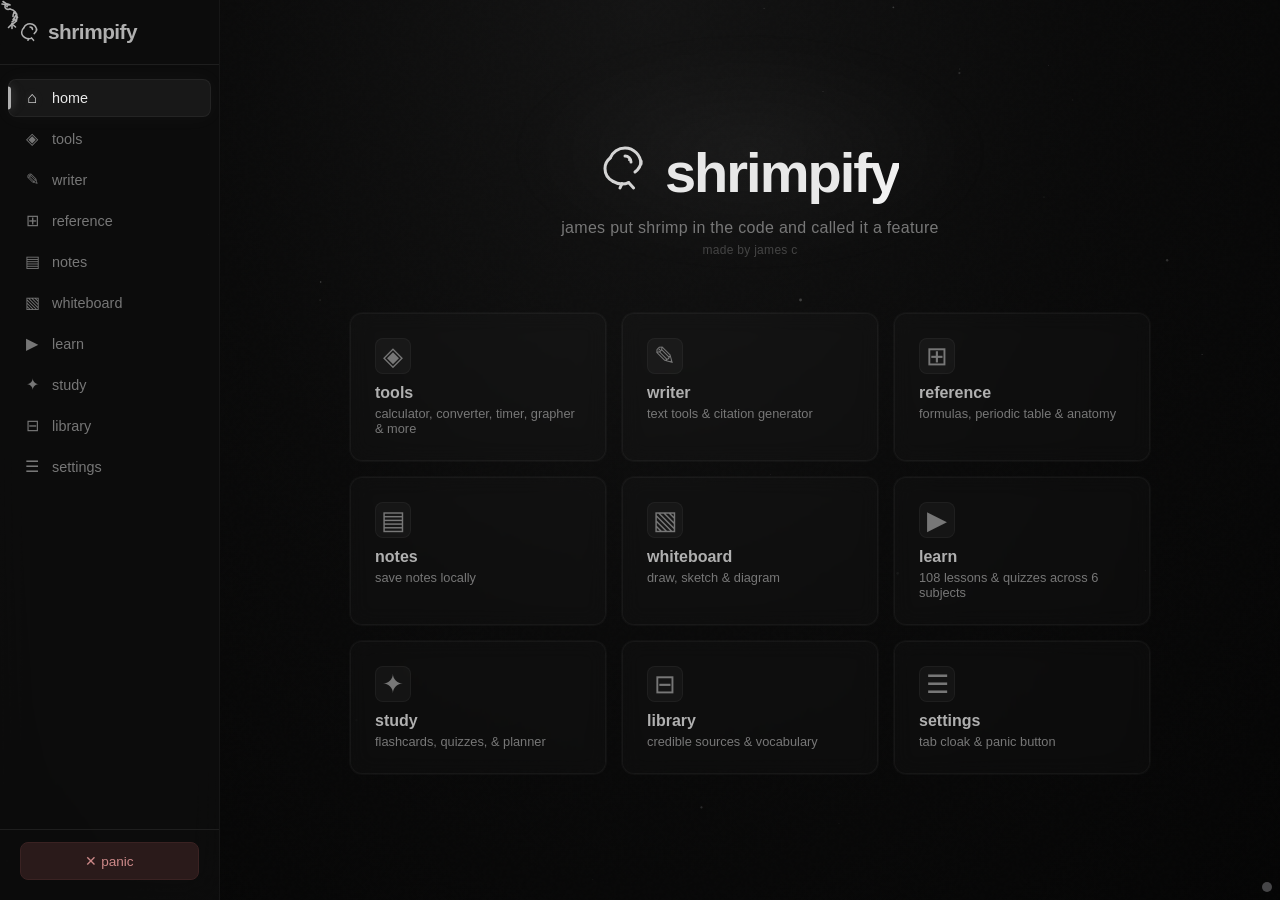
==== commit 72803cd4: "Remove Scramjet proxy, open links directly in about:blank tabs Co-Authored-By: Claude Opus 4.6 <nore" ====
--- a/index.html
+++ b/index.html
@@ -6,8 +6,6 @@
   <title>Google Docs</title>
   <link rel="icon" href="https://ssl.gstatic.com/docs/documents/images/kix-favicon7.ico">
   <link rel="stylesheet" href="css/style.css">
-  <script src="scram/scramjet.all.js"></script>
-  <script src="baremux/index.js"></script>
 </head>
 <body>
   <!-- Custom Shrimp Cursor -->
@@ -897,7 +895,7 @@
       <!-- ==================== APPS ==================== -->
       <div id="page-apps" class="page">
         <h2>apps</h2>
-        <p class="page-desc">opens in about:blank via Scramjet proxy for stealth.</p>
+        <p class="page-desc">opens in about:blank tab for stealth.</p>
         <div class="apps-grid">
           <!-- ---- Existing Sites ---- -->
           <div class="app-card" data-url="https://ee.rxtech.cl/">
@@ -1189,25 +1187,11 @@
 
       <!-- ==================== PROXY ==================== -->
       <div id="page-proxy" class="page">
-        <div id="proxy-landing">
-          <h2>proxy</h2>
-          <p class="page-desc">browse any website through the Scramjet proxy. enter a URL to get started.</p>
-          <div class="proxy-input-container">
-            <input type="text" id="proxy-url-input" placeholder="enter a URL (e.g. https://example.com)">
-            <button id="proxy-go-btn" class="btn">go</button>
-          </div>
-        </div>
-        <div id="proxy-browser" style="display:none">
-          <div class="proxy-toolbar">
-            <button id="proxy-back" class="proxy-nav-btn" title="back">&#9664;</button>
-            <button id="proxy-forward" class="proxy-nav-btn" title="forward">&#9654;</button>
-            <button id="proxy-reload" class="proxy-nav-btn" title="reload">&#8635;</button>
-            <input type="text" id="proxy-address-bar" class="proxy-address-bar" placeholder="URL" readonly>
-            <button id="proxy-fullscreen" class="proxy-nav-btn" title="fullscreen">&#x26F6;</button>
-            <button id="proxy-popout" class="proxy-nav-btn" title="open in new tab">&#8599;</button>
-            <button id="proxy-close" class="proxy-nav-btn" title="close">&#10005;</button>
-          </div>
-          <iframe id="proxy-frame" class="proxy-frame" allowfullscreen allow="clipboard-read; clipboard-write"></iframe>
+        <h2>proxy</h2>
+        <p class="page-desc">open any website in an about:blank tab for stealth browsing.</p>
+        <div class="proxy-input-container">
+          <input type="text" id="proxy-url-input" placeholder="enter a URL (e.g. https://example.com)">
+          <button id="proxy-go-btn" class="btn">go</button>
         </div>
       </div>
 
@@ -1581,16 +1565,6 @@
           <div class="setting-row"><button id="aboutblank-self" class="btn">open in about:blank</button></div>
         </div>
         <div class="settings-group">
-          <h3>proxy settings</h3>
-          <p class="setting-desc">configure the WISP server for Scramjet proxy. apps will be routed through this proxy to unblock sites.</p>
-          <div class="setting-row"><label>WISP server URL</label><input type="text" id="wisp-url" placeholder="wss://wisp.mercurywork.shop/"></div>
-          <div class="setting-row">
-            <button id="save-wisp-url" class="btn">save proxy URL</button>
-            <button id="reset-wisp-url" class="btn btn-secondary">reset to default</button>
-          </div>
-          <p class="setting-desc" id="proxy-status" style="margin-top:6px;"></p>
-        </div>
-        <div class="settings-group">
           <h3>focus sounds</h3>
           <p class="setting-desc">ambient background audio for studying. uses Web Audio API — no downloads needed.</p>
           <div class="fs-controls">
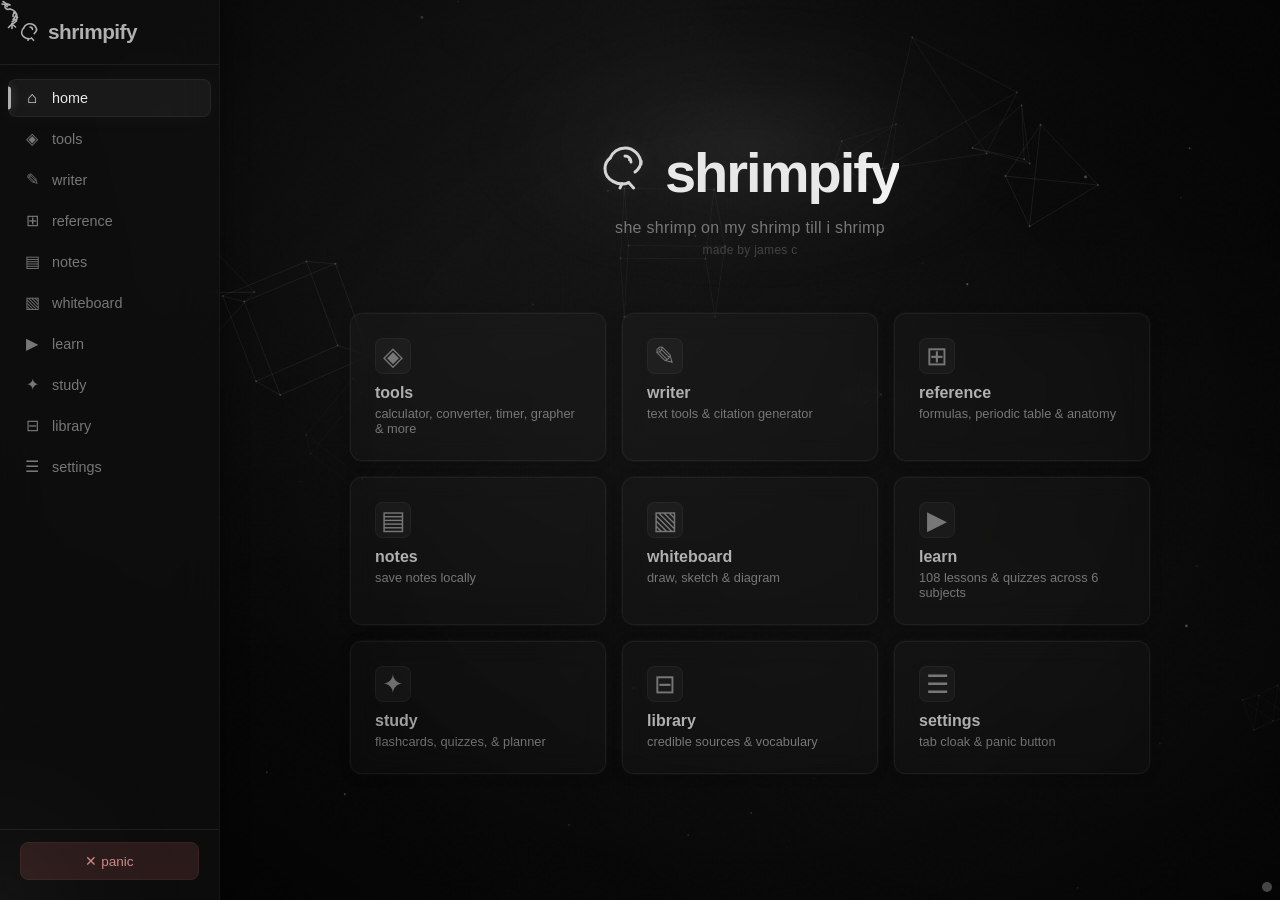
==== commit a93e4149: "Add floating 3D shapes, cursor glow, and visual enhancements - Floating wireframe 3D shapes (cubes, " ====
--- a/index.html
+++ b/index.html
@@ -51,33 +51,46 @@
     </div>
   </div>
   <canvas id="ambient-particles"></canvas>
+  <canvas id="floating-shapes"></canvas>
   <!-- Startup splash -->
   <div id="splash-overlay">
+    <div class="splash-glow"></div>
     <p class="splash-text">are you shrimping today?</p>
   </div>
   <style>
     #splash-overlay {
       position: fixed; top: 0; left: 0; right: 0; bottom: 0;
-      background: radial-gradient(ellipse at top, #141414 0%, #0a0a0a 50%, #050505 100%); z-index: 9999;
-      display: flex; align-items: center; justify-content: center;
-      animation: splashFade 3.8s ease forwards;
+      background: radial-gradient(ellipse at 50% 40%, #161616 0%, #0a0a0a 40%, #050505 100%); z-index: 9999;
+      display: flex; align-items: center; justify-content: center; flex-direction: column;
+      animation: splashFade 4.2s ease forwards;
+    }
+    .splash-glow {
+      position: absolute; top: 50%; left: 50%; transform: translate(-50%, -55%);
+      width: 400px; height: 200px;
+      background: radial-gradient(ellipse, rgba(255,255,255,0.06) 0%, transparent 70%);
+      animation: splashGlowPulse 2s ease-in-out infinite alternate;
+      pointer-events: none;
+    }
+    @keyframes splashGlowPulse {
+      0% { opacity: 0.3; transform: translate(-50%, -55%) scale(1); }
+      100% { opacity: 0.8; transform: translate(-50%, -55%) scale(1.3); }
     }
     .splash-text {
       font-family: 'Segoe UI', -apple-system, BlinkMacSystemFont, sans-serif;
-      font-size: 1.4rem; font-weight: 400; color: #555;
-      letter-spacing: 0.5px; opacity: 0;
-      animation: splashTextIn 0.8s ease 0.3s forwards, splashTextOut 1s ease 2.6s forwards;
+      font-size: 1.4rem; font-weight: 400; color: #666;
+      letter-spacing: 0.5px; opacity: 0; position: relative; z-index: 1;
+      animation: splashTextIn 0.8s ease 0.3s forwards, splashTextOut 1s ease 3s forwards;
     }
     @keyframes splashTextIn {
-      0% { opacity: 0; transform: translateY(8px); }
-      100% { opacity: 1; transform: translateY(0); }
+      0% { opacity: 0; transform: translateY(8px); filter: blur(4px); }
+      100% { opacity: 1; transform: translateY(0); filter: blur(0); }
     }
     @keyframes splashTextOut {
       0% { opacity: 1; transform: translateY(0); }
       100% { opacity: 0; transform: translateY(-6px); }
     }
     @keyframes splashFade {
-      0%, 70% { opacity: 1; pointer-events: all; }
+      0%, 75% { opacity: 1; pointer-events: all; }
       100% { opacity: 0; pointer-events: none; }
     }
   </style>
--- a/css/style.css
+++ b/css/style.css
@@ -112,6 +112,25 @@
   opacity: 0.4;
 }
 
+/* Ambient corner glows — the haven feeling */
+body::after {
+  content: '';
+  position: fixed;
+  top: 0; left: 0; right: 0; bottom: 0;
+  background:
+    radial-gradient(ellipse at 15% 20%, rgba(255, 255, 255, 0.025) 0%, transparent 50%),
+    radial-gradient(ellipse at 85% 75%, rgba(255, 255, 255, 0.02) 0%, transparent 50%),
+    radial-gradient(ellipse at 50% 50%, rgba(200, 200, 200, 0.012) 0%, transparent 60%);
+  pointer-events: none;
+  z-index: 0;
+  animation: ambientBreath 8s ease-in-out infinite alternate;
+}
+
+@keyframes ambientBreath {
+  0% { opacity: 0.5; }
+  100% { opacity: 1; }
+}
+
 ::selection {
   background: #444;
   color: #fff;
@@ -143,6 +162,30 @@
   z-index: 0;
 }
 
+/* ---- Floating 3D Shapes ---- */
+#floating-shapes {
+  position: fixed;
+  top: 0;
+  left: 0;
+  width: 100%;
+  height: 100%;
+  pointer-events: none;
+  z-index: 0;
+}
+
+/* ---- Cursor Glow ---- */
+#cursor-glow {
+  position: fixed;
+  width: 400px;
+  height: 400px;
+  border-radius: 50%;
+  background: radial-gradient(circle, rgba(255, 255, 255, 0.03) 0%, rgba(255, 255, 255, 0.01) 30%, transparent 70%);
+  pointer-events: none;
+  z-index: 1;
+  transition: opacity 0.4s ease;
+  will-change: transform;
+}
+
 /* ---- Layout ---- */
 
 #app {
@@ -157,15 +200,16 @@
 #sidebar {
   width: var(--sidebar-width);
   min-width: var(--sidebar-width);
-  background: rgba(14, 14, 14, 0.85);
-  backdrop-filter: blur(20px);
-  -webkit-backdrop-filter: blur(20px);
-  border-right: 1px solid var(--glass-border);
+  background: rgba(14, 14, 14, 0.8);
+  backdrop-filter: blur(24px) saturate(1.2);
+  -webkit-backdrop-filter: blur(24px) saturate(1.2);
+  border-right: 1px solid rgba(255, 255, 255, 0.04);
   display: flex;
   flex-direction: column;
   padding: 20px 0;
   user-select: none;
   animation: sidebarSlideIn 0.6s cubic-bezier(0.16, 1, 0.3, 1) both;
+  box-shadow: 4px 0 24px rgba(0, 0, 0, 0.3);
 }
 
 @keyframes sidebarSlideIn {
@@ -357,6 +401,17 @@
   flex: 1;
   overflow-y: auto;
   padding: 40px;
+  position: relative;
+}
+
+/* Soft vignette around the content area for that enclosed safe feeling */
+#content::after {
+  content: '';
+  position: fixed;
+  top: 0; left: var(--sidebar-width); right: 0; bottom: 0;
+  background: radial-gradient(ellipse at center, transparent 50%, rgba(0, 0, 0, 0.35) 100%);
+  pointer-events: none;
+  z-index: 2;
 }
 
 .page {
@@ -374,7 +429,7 @@
 }
 
 @keyframes pageEnter {
-  from { opacity: 0; transform: translateY(18px) scale(0.98); filter: blur(2px); }
+  from { opacity: 0; transform: translateY(22px) scale(0.97); filter: blur(4px); }
   to { opacity: 1; transform: translateY(0) scale(1); filter: blur(0); }
 }
 
@@ -392,19 +447,19 @@
   top: 50%;
   left: 50%;
   transform: translate(-50%, -60%);
-  width: 500px;
-  height: 250px;
-  background: radial-gradient(ellipse, rgba(255,255,255,0.04) 0%, rgba(255,255,255,0.015) 40%, transparent 70%);
+  width: 600px;
+  height: 300px;
+  background: radial-gradient(ellipse, rgba(255,255,255,0.06) 0%, rgba(255,255,255,0.02) 35%, transparent 70%);
   animation: heroGlow 4s ease-in-out infinite alternate;
   pointer-events: none;
   z-index: -1;
-  filter: blur(2px);
+  filter: blur(4px);
 }
 
 @keyframes heroGlow {
-  0% { opacity: 0.3; transform: translate(-50%, -60%) scale(1); }
-  50% { opacity: 0.8; transform: translate(-50%, -62%) scale(1.15); }
-  100% { opacity: 1; transform: translate(-50%, -58%) scale(1.25); }
+  0% { opacity: 0.4; transform: translate(-50%, -60%) scale(1); }
+  50% { opacity: 0.9; transform: translate(-50%, -62%) scale(1.2); }
+  100% { opacity: 1; transform: translate(-50%, -58%) scale(1.35); }
 }
 
 .hero h1 {
@@ -440,11 +495,12 @@
   width: 48px;
   height: 48px;
   animation: heroIconFloat 3s ease-in-out infinite;
+  filter: drop-shadow(0 0 8px rgba(200, 200, 200, 0.15));
 }
 
 @keyframes heroIconFloat {
-  0%, 100% { transform: translateY(0) rotate(0deg); }
-  50% { transform: translateY(-4px) rotate(3deg); }
+  0%, 100% { transform: translateY(0) rotate(0deg); filter: drop-shadow(0 0 8px rgba(200, 200, 200, 0.15)); }
+  50% { transform: translateY(-6px) rotate(4deg); filter: drop-shadow(0 0 14px rgba(200, 200, 200, 0.25)); }
 }
 
 .subtitle {
@@ -452,6 +508,7 @@
   font-size: 1rem;
   letter-spacing: 0.3px;
   animation: subtitleIn 0.8s 0.3s cubic-bezier(0.16, 1, 0.3, 1) both;
+  text-shadow: 0 0 20px rgba(255, 255, 255, 0.05);
 }
 
 @keyframes subtitleIn {
@@ -492,15 +549,15 @@
 }
 
 .card {
-  background: var(--glass-bg);
-  border: 1px solid var(--glass-border);
+  background: rgba(255, 255, 255, 0.025);
+  border: 1px solid rgba(255, 255, 255, 0.05);
   border-radius: var(--radius);
   padding: 24px;
   cursor: pointer;
   transition: all 0.3s cubic-bezier(0.16, 1, 0.3, 1);
-  backdrop-filter: blur(10px);
-  -webkit-backdrop-filter: blur(10px);
-  box-shadow: var(--glow);
+  backdrop-filter: blur(12px);
+  -webkit-backdrop-filter: blur(12px);
+  box-shadow: 0 2px 12px rgba(0, 0, 0, 0.2), var(--glow);
   position: relative;
   overflow: hidden;
 }
@@ -525,10 +582,10 @@
 }
 
 .card:hover {
-  background: var(--bg-card-hover);
-  border-color: rgba(255, 255, 255, 0.1);
+  background: rgba(255, 255, 255, 0.045);
+  border-color: rgba(255, 255, 255, 0.12);
   transform: translateY(-4px) scale(1.01);
-  box-shadow: 0 12px 40px rgba(0, 0, 0, 0.35), 0 0 0 1px rgba(255, 255, 255, 0.07), 0 0 20px rgba(200, 200, 200, 0.04);
+  box-shadow: 0 16px 48px rgba(0, 0, 0, 0.4), 0 0 0 1px rgba(255, 255, 255, 0.08), 0 0 30px rgba(255, 255, 255, 0.03);
 }
 
 .card:active {
@@ -1122,10 +1179,10 @@
   bottom: 24px;
   right: 24px;
   padding: 12px 20px;
-  background: rgba(21, 21, 21, 0.85);
-  backdrop-filter: blur(16px);
-  -webkit-backdrop-filter: blur(16px);
-  border: 1px solid var(--glass-border);
+  background: rgba(21, 21, 21, 0.9);
+  backdrop-filter: blur(20px);
+  -webkit-backdrop-filter: blur(20px);
+  border: 1px solid rgba(255, 255, 255, 0.06);
   border-radius: 10px;
   color: var(--text);
   font-size: 0.85rem;
@@ -1134,7 +1191,7 @@
   transition: all 0.35s cubic-bezier(0.16, 1, 0.3, 1);
   pointer-events: none;
   z-index: 999;
-  box-shadow: 0 8px 32px rgba(0, 0, 0, 0.4);
+  box-shadow: 0 8px 32px rgba(0, 0, 0, 0.4), 0 0 0 1px rgba(255, 255, 255, 0.03);
 }
 
 .toast.show {
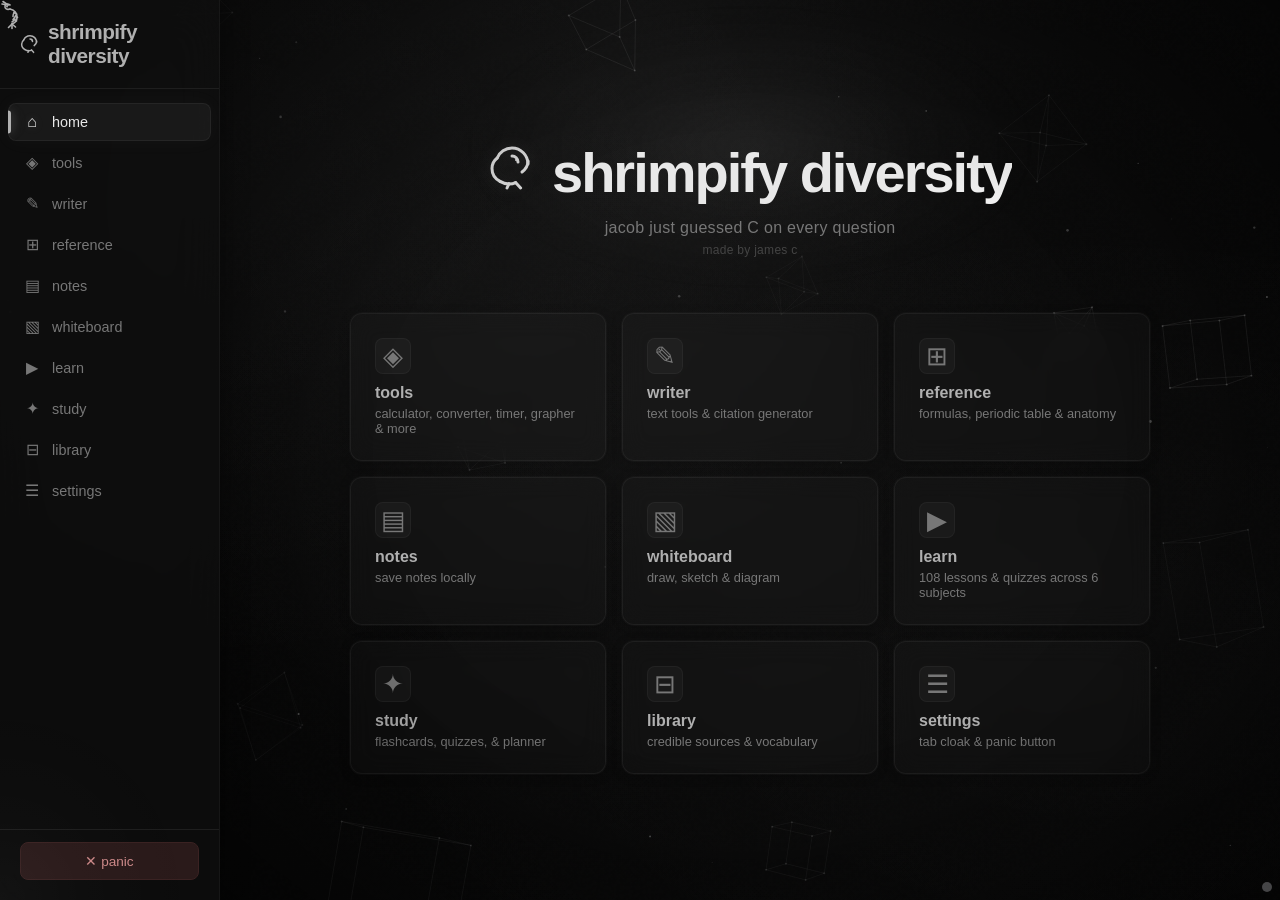
==== commit 932547c8: "Rebrand to shrimpify diversity Co-Authored-By: Claude Opus 4.6 <noreply@anthropic.com>" ====
--- a/index.html
+++ b/index.html
@@ -98,7 +98,7 @@
   <div id="app">
     <nav id="sidebar">
       <div class="sidebar-header">
-        <span class="logo"><span class="logo-icon"><svg width="20" height="20" viewBox="0 0 24 24" fill="none" stroke="currentColor" stroke-width="1.8" stroke-linecap="round" stroke-linejoin="round"><path d="M20 10c0-4.4-3.6-8-8-8-3.3 0-6.2 2-7.4 5"/><path d="M4.6 7C3 8.2 2 10.1 2 12.3c0 2.8 1.6 5.2 4 6.4"/><path d="M6 18.7c1.3.8 2.8 1.3 4.5 1.3 1.2 0 2.3-.2 3.3-.7"/><path d="M13.8 19.3l2.5 2.7"/><path d="M10.5 19.8l-1 2.2"/><path d="M17 14c1.7-1.3 3-3.3 3-5.5"/><path d="M12 6a3 3 0 0 1 3 3"/><circle cx="14" cy="8" r="0.5" fill="currentColor" stroke="none"/></svg></span>shrimpify</span>
+        <span class="logo"><span class="logo-icon"><svg width="20" height="20" viewBox="0 0 24 24" fill="none" stroke="currentColor" stroke-width="1.8" stroke-linecap="round" stroke-linejoin="round"><path d="M20 10c0-4.4-3.6-8-8-8-3.3 0-6.2 2-7.4 5"/><path d="M4.6 7C3 8.2 2 10.1 2 12.3c0 2.8 1.6 5.2 4 6.4"/><path d="M6 18.7c1.3.8 2.8 1.3 4.5 1.3 1.2 0 2.3-.2 3.3-.7"/><path d="M13.8 19.3l2.5 2.7"/><path d="M10.5 19.8l-1 2.2"/><path d="M17 14c1.7-1.3 3-3.3 3-5.5"/><path d="M12 6a3 3 0 0 1 3 3"/><circle cx="14" cy="8" r="0.5" fill="currentColor" stroke="none"/></svg></span>shrimpify diversity</span>
       </div>
       <ul class="nav-links">
         <li><a href="#" data-page="home" class="nav-link active"><span class="nav-icon">⌂</span> home</a></li>
@@ -125,7 +125,7 @@
       <!-- ==================== HOME ==================== -->
       <div id="page-home" class="page active">
         <div class="hero">
-          <h1><span class="hero-icon"><svg width="48" height="48" viewBox="0 0 24 24" fill="none" stroke="currentColor" stroke-width="1.5" stroke-linecap="round" stroke-linejoin="round"><path d="M20 10c0-4.4-3.6-8-8-8-3.3 0-6.2 2-7.4 5"/><path d="M4.6 7C3 8.2 2 10.1 2 12.3c0 2.8 1.6 5.2 4 6.4"/><path d="M6 18.7c1.3.8 2.8 1.3 4.5 1.3 1.2 0 2.3-.2 3.3-.7"/><path d="M13.8 19.3l2.5 2.7"/><path d="M10.5 19.8l-1 2.2"/><path d="M17 14c1.7-1.3 3-3.3 3-5.5"/><path d="M12 6a3 3 0 0 1 3 3"/><circle cx="14" cy="8" r="0.5" fill="currentColor" stroke="none"/></svg></span>shrimpify</h1>
+          <h1><span class="hero-icon"><svg width="48" height="48" viewBox="0 0 24 24" fill="none" stroke="currentColor" stroke-width="1.5" stroke-linecap="round" stroke-linejoin="round"><path d="M20 10c0-4.4-3.6-8-8-8-3.3 0-6.2 2-7.4 5"/><path d="M4.6 7C3 8.2 2 10.1 2 12.3c0 2.8 1.6 5.2 4 6.4"/><path d="M6 18.7c1.3.8 2.8 1.3 4.5 1.3 1.2 0 2.3-.2 3.3-.7"/><path d="M13.8 19.3l2.5 2.7"/><path d="M10.5 19.8l-1 2.2"/><path d="M17 14c1.7-1.3 3-3.3 3-5.5"/><path d="M12 6a3 3 0 0 1 3 3"/><circle cx="14" cy="8" r="0.5" fill="currentColor" stroke="none"/></svg></span>shrimpify diversity</h1>
           <p class="subtitle" id="home-quote">the key to get through school</p>
           <p class="subtitle" style="font-size:0.75rem;margin-top:6px;color:var(--text-dim)">made by james c</p>
         </div>
@@ -1608,7 +1608,7 @@
         </div>
         <div class="settings-group">
           <h3>Google Docs disguise</h3>
-          <p class="setting-desc">completely reskin shrimpify to look like a Google Docs document. toggle on/off.</p>
+          <p class="setting-desc">completely reskin shrimpify diversity to look like a Google Docs document. toggle on/off.</p>
           <div class="setting-row">
             <button id="disguise-toggle" class="btn">activate disguise</button>
           </div>
--- a/css/style.css
+++ b/css/style.css
@@ -1,5 +1,5 @@
 /* ============================================
-   shrimpify — greyscale minimalist stylesheet
+   shrimpify diversity — greyscale minimalist stylesheet
    ============================================ */
 
 :root {
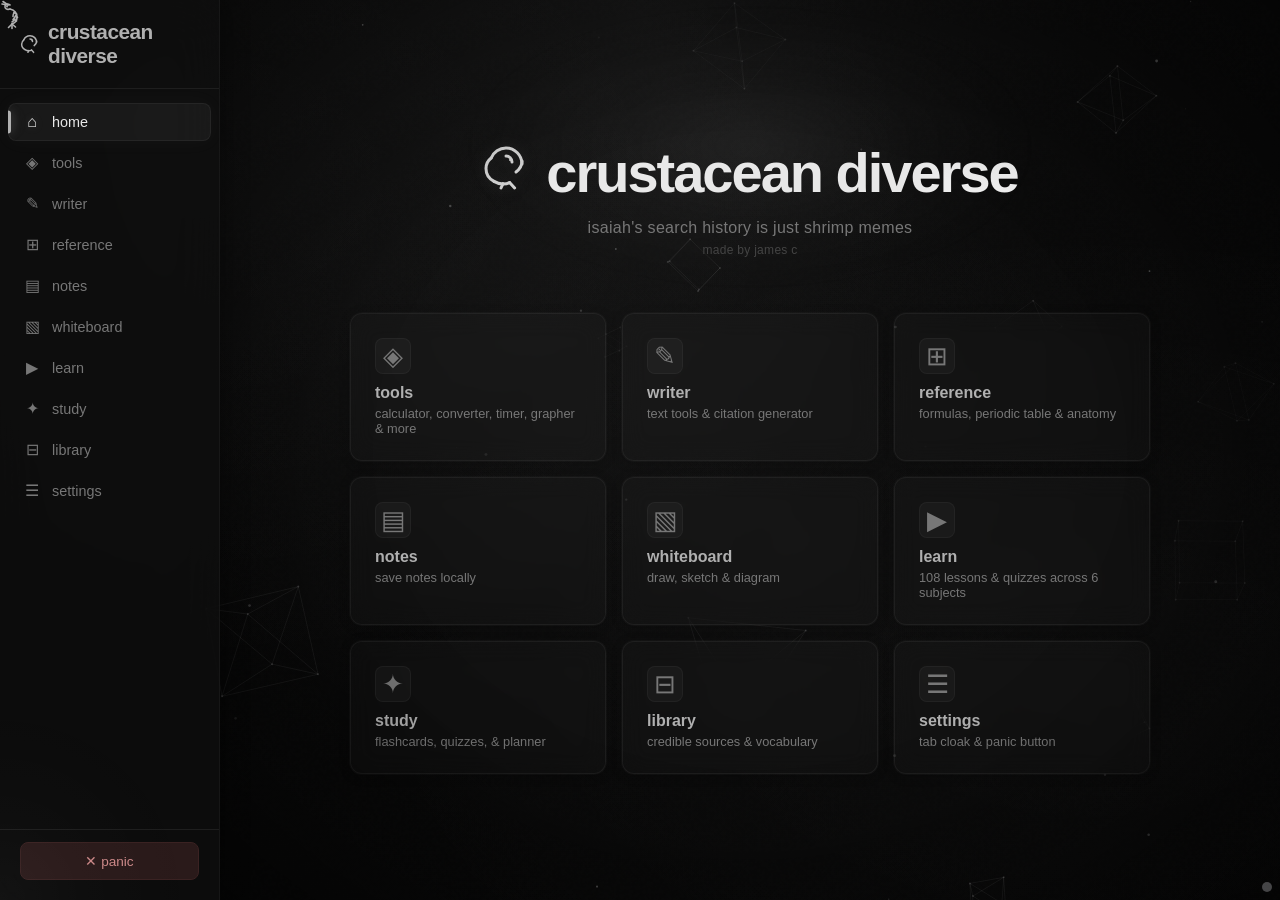
==== commit e6c19017: "Rebrand to crustacean diverse Co-Authored-By: Claude Opus 4.6 <noreply@anthropic.com>" ====
--- a/index.html
+++ b/index.html
@@ -98,7 +98,7 @@
   <div id="app">
     <nav id="sidebar">
       <div class="sidebar-header">
-        <span class="logo"><span class="logo-icon"><svg width="20" height="20" viewBox="0 0 24 24" fill="none" stroke="currentColor" stroke-width="1.8" stroke-linecap="round" stroke-linejoin="round"><path d="M20 10c0-4.4-3.6-8-8-8-3.3 0-6.2 2-7.4 5"/><path d="M4.6 7C3 8.2 2 10.1 2 12.3c0 2.8 1.6 5.2 4 6.4"/><path d="M6 18.7c1.3.8 2.8 1.3 4.5 1.3 1.2 0 2.3-.2 3.3-.7"/><path d="M13.8 19.3l2.5 2.7"/><path d="M10.5 19.8l-1 2.2"/><path d="M17 14c1.7-1.3 3-3.3 3-5.5"/><path d="M12 6a3 3 0 0 1 3 3"/><circle cx="14" cy="8" r="0.5" fill="currentColor" stroke="none"/></svg></span>shrimpify diversity</span>
+        <span class="logo"><span class="logo-icon"><svg width="20" height="20" viewBox="0 0 24 24" fill="none" stroke="currentColor" stroke-width="1.8" stroke-linecap="round" stroke-linejoin="round"><path d="M20 10c0-4.4-3.6-8-8-8-3.3 0-6.2 2-7.4 5"/><path d="M4.6 7C3 8.2 2 10.1 2 12.3c0 2.8 1.6 5.2 4 6.4"/><path d="M6 18.7c1.3.8 2.8 1.3 4.5 1.3 1.2 0 2.3-.2 3.3-.7"/><path d="M13.8 19.3l2.5 2.7"/><path d="M10.5 19.8l-1 2.2"/><path d="M17 14c1.7-1.3 3-3.3 3-5.5"/><path d="M12 6a3 3 0 0 1 3 3"/><circle cx="14" cy="8" r="0.5" fill="currentColor" stroke="none"/></svg></span>crustacean diverse</span>
       </div>
       <ul class="nav-links">
         <li><a href="#" data-page="home" class="nav-link active"><span class="nav-icon">⌂</span> home</a></li>
@@ -125,7 +125,7 @@
       <!-- ==================== HOME ==================== -->
       <div id="page-home" class="page active">
         <div class="hero">
-          <h1><span class="hero-icon"><svg width="48" height="48" viewBox="0 0 24 24" fill="none" stroke="currentColor" stroke-width="1.5" stroke-linecap="round" stroke-linejoin="round"><path d="M20 10c0-4.4-3.6-8-8-8-3.3 0-6.2 2-7.4 5"/><path d="M4.6 7C3 8.2 2 10.1 2 12.3c0 2.8 1.6 5.2 4 6.4"/><path d="M6 18.7c1.3.8 2.8 1.3 4.5 1.3 1.2 0 2.3-.2 3.3-.7"/><path d="M13.8 19.3l2.5 2.7"/><path d="M10.5 19.8l-1 2.2"/><path d="M17 14c1.7-1.3 3-3.3 3-5.5"/><path d="M12 6a3 3 0 0 1 3 3"/><circle cx="14" cy="8" r="0.5" fill="currentColor" stroke="none"/></svg></span>shrimpify diversity</h1>
+          <h1><span class="hero-icon"><svg width="48" height="48" viewBox="0 0 24 24" fill="none" stroke="currentColor" stroke-width="1.5" stroke-linecap="round" stroke-linejoin="round"><path d="M20 10c0-4.4-3.6-8-8-8-3.3 0-6.2 2-7.4 5"/><path d="M4.6 7C3 8.2 2 10.1 2 12.3c0 2.8 1.6 5.2 4 6.4"/><path d="M6 18.7c1.3.8 2.8 1.3 4.5 1.3 1.2 0 2.3-.2 3.3-.7"/><path d="M13.8 19.3l2.5 2.7"/><path d="M10.5 19.8l-1 2.2"/><path d="M17 14c1.7-1.3 3-3.3 3-5.5"/><path d="M12 6a3 3 0 0 1 3 3"/><circle cx="14" cy="8" r="0.5" fill="currentColor" stroke="none"/></svg></span>crustacean diverse</h1>
           <p class="subtitle" id="home-quote">the key to get through school</p>
           <p class="subtitle" style="font-size:0.75rem;margin-top:6px;color:var(--text-dim)">made by james c</p>
         </div>
@@ -1608,7 +1608,7 @@
         </div>
         <div class="settings-group">
           <h3>Google Docs disguise</h3>
-          <p class="setting-desc">completely reskin shrimpify diversity to look like a Google Docs document. toggle on/off.</p>
+          <p class="setting-desc">completely reskin crustacean diverse to look like a Google Docs document. toggle on/off.</p>
           <div class="setting-row">
             <button id="disguise-toggle" class="btn">activate disguise</button>
           </div>
--- a/css/style.css
+++ b/css/style.css
@@ -1,5 +1,5 @@
 /* ============================================
-   shrimpify diversity — greyscale minimalist stylesheet
+   crustacean diverse — greyscale minimalist stylesheet
    ============================================ */
 
 :root {
